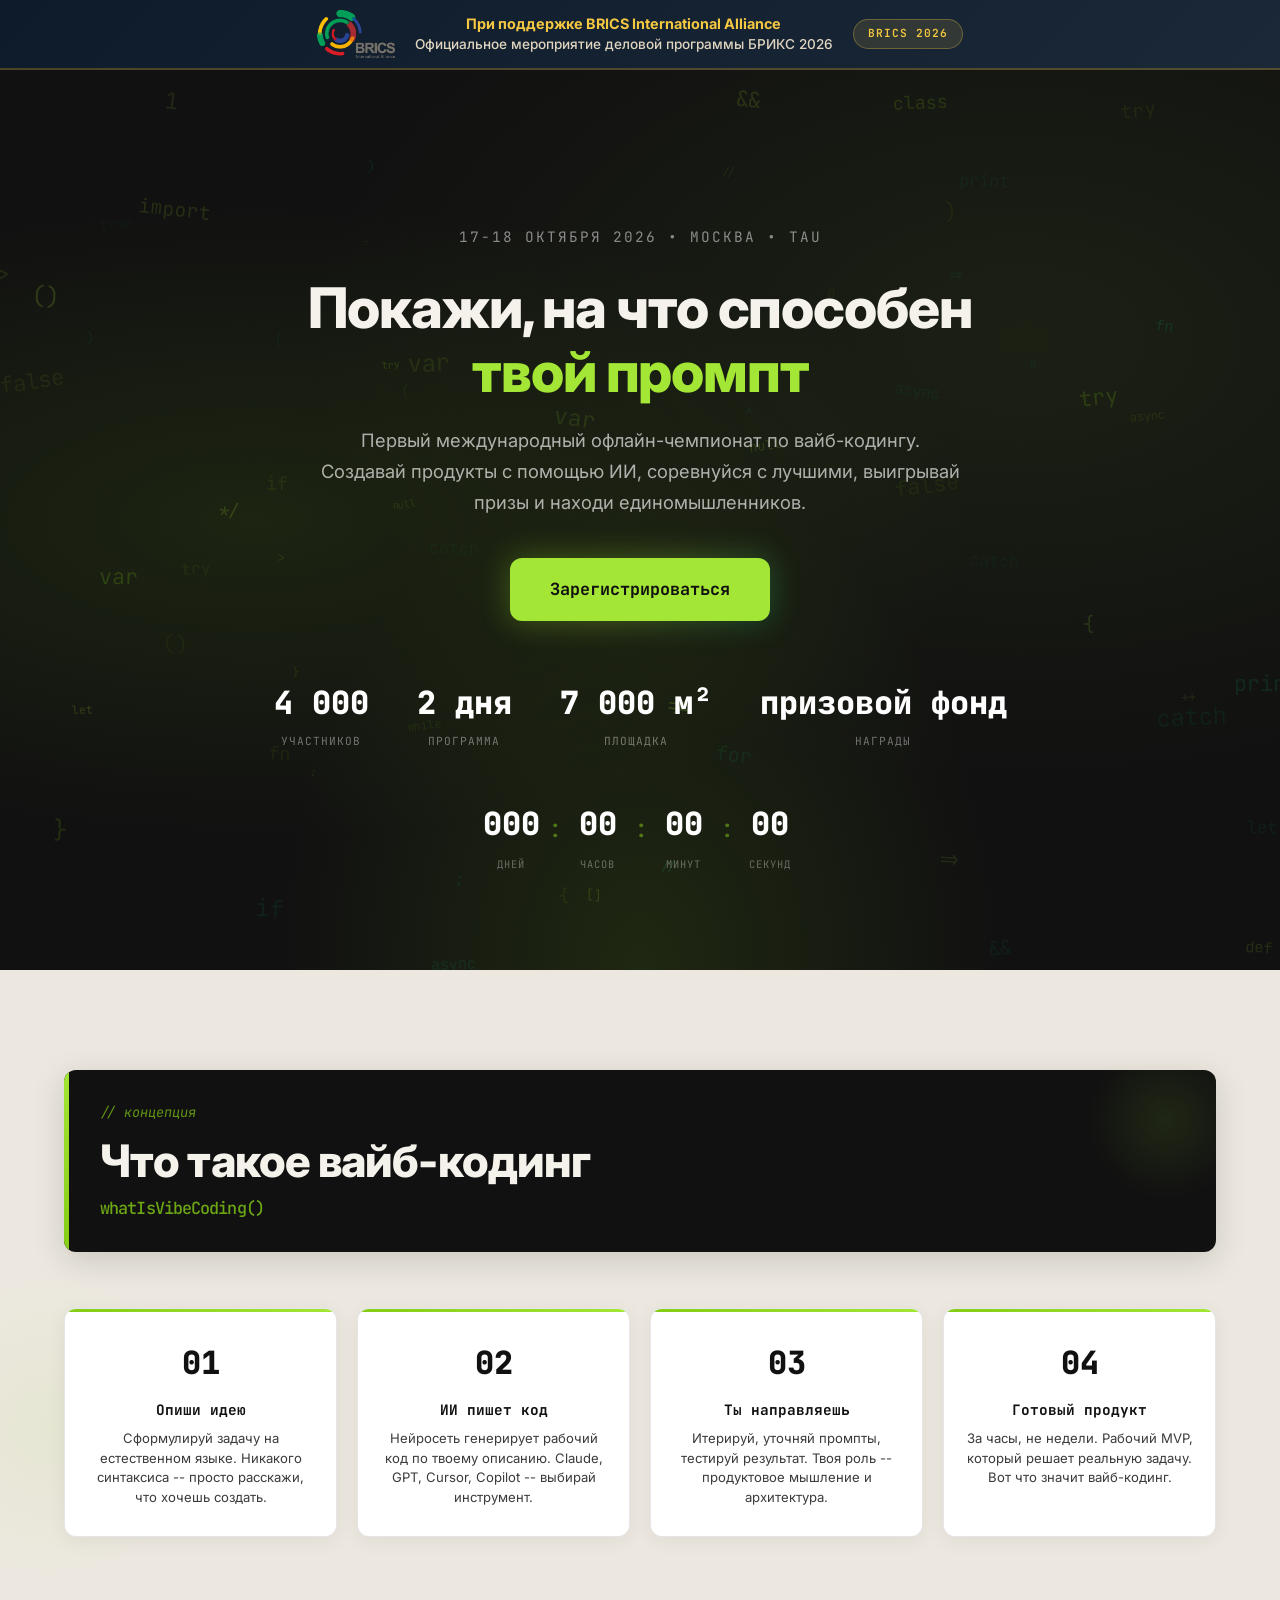
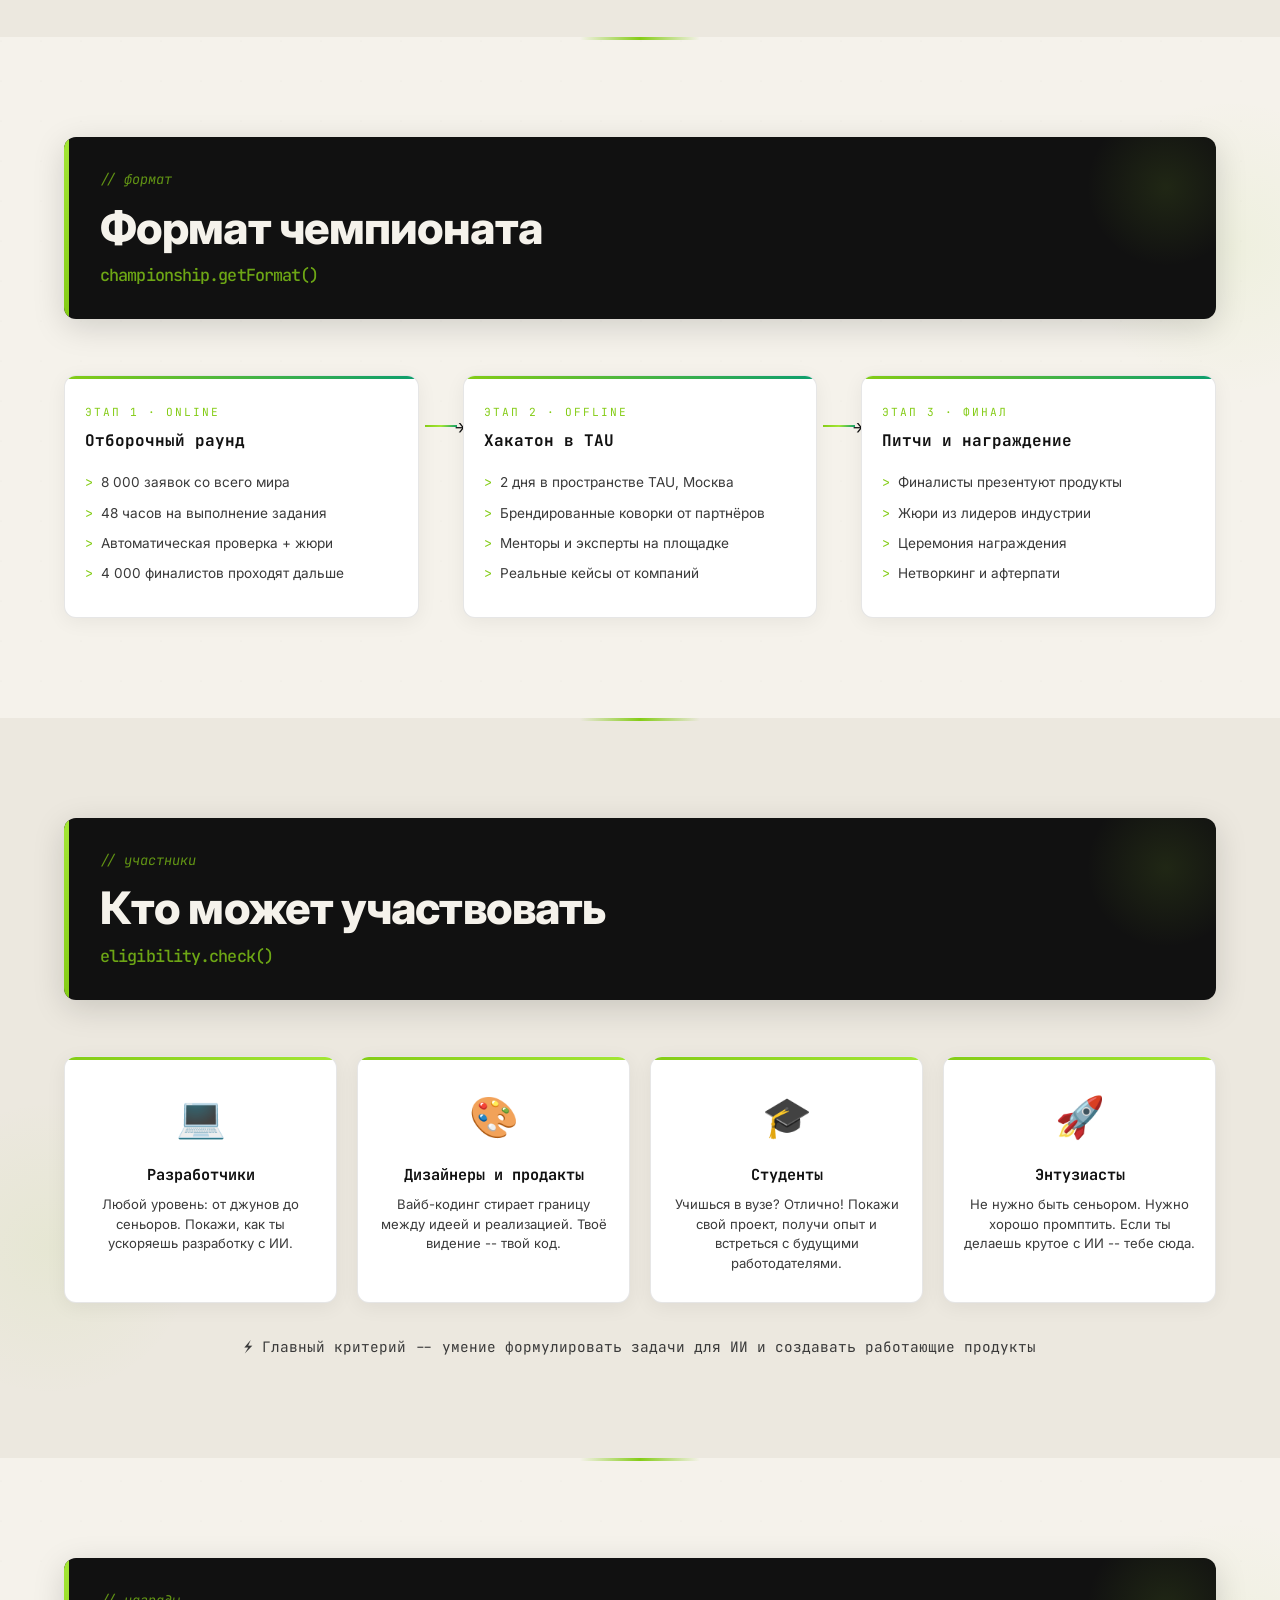
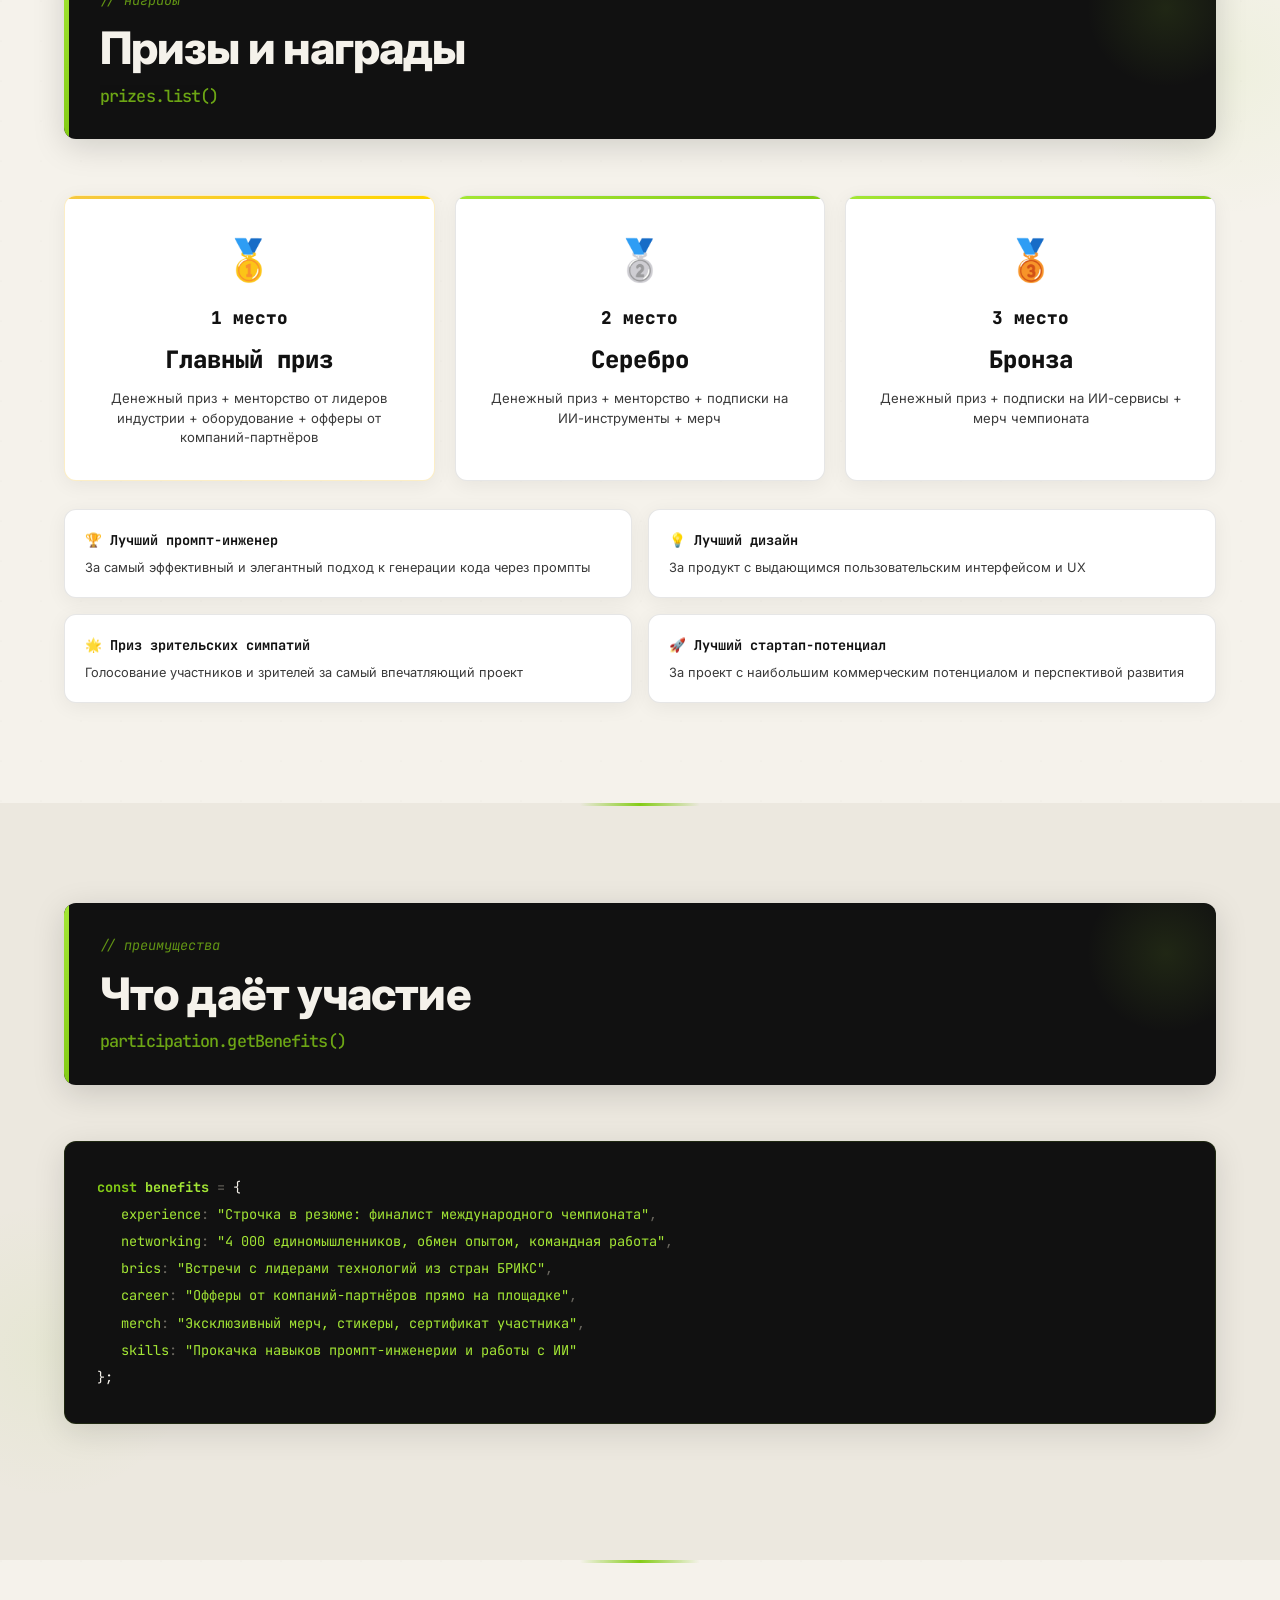
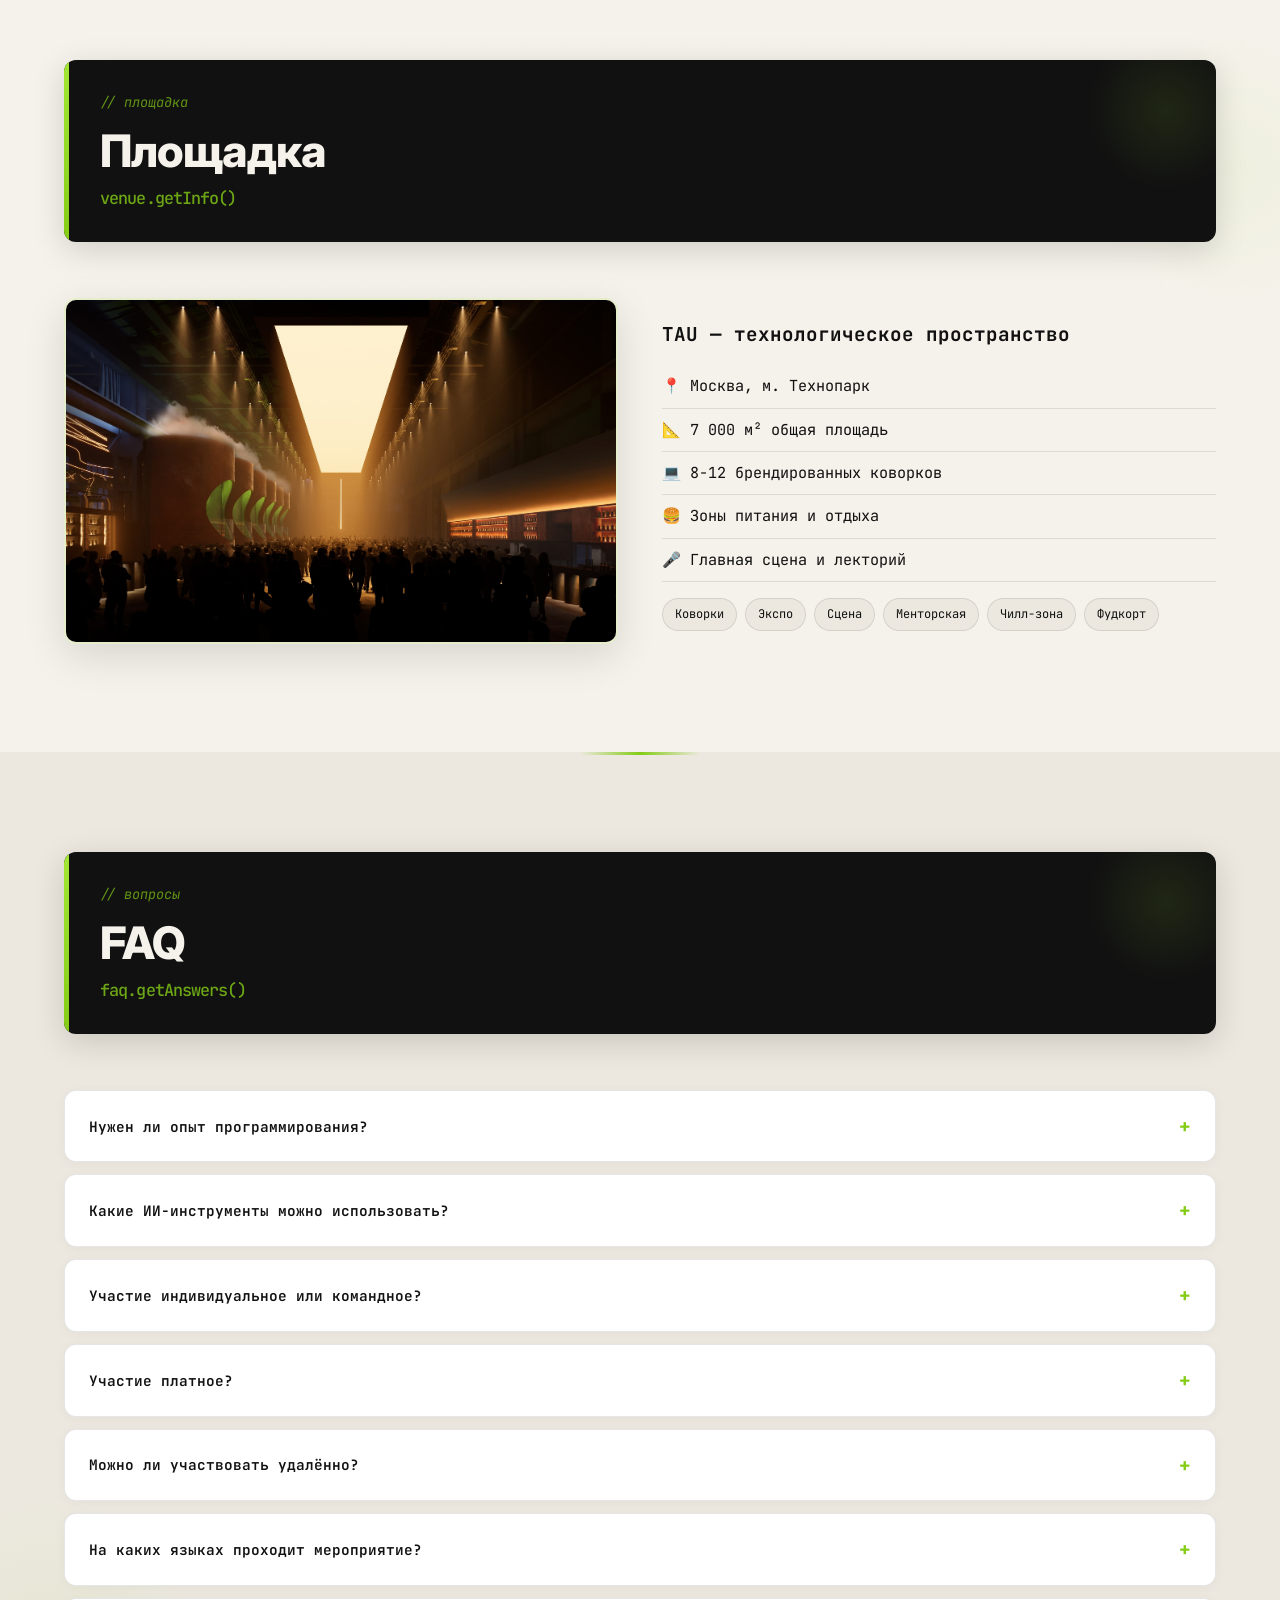
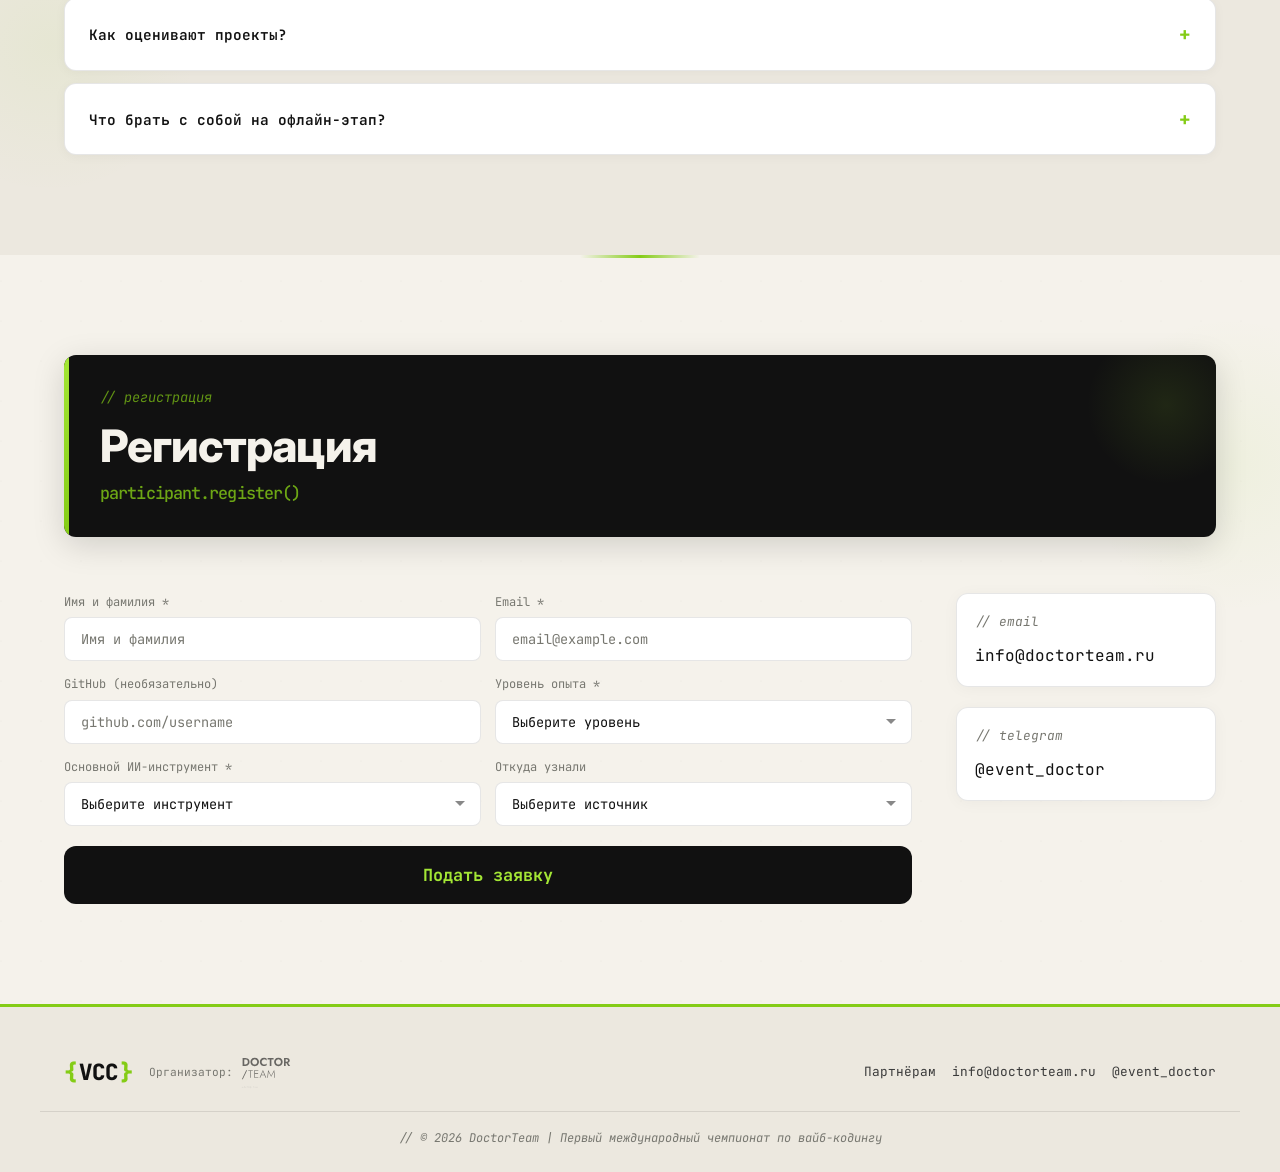
==== participants.html @ 6d3e742f "Add multi-page site: selector, participants, and partners pages Restructure the site into three page" ====
<!DOCTYPE html>
<html lang="ru" data-theme="light">
<head>
    <meta charset="UTF-8">
    <meta name="viewport" content="width=device-width, initial-scale=1.0">
    <title>Первый международный чемпионат по вайб-кодингу | Участникам</title>
    <meta name="description" content="Зарегистрируйтесь на первый в мире офлайн-чемпионат по вайб-кодингу. 4 000 участников, призы, менторство, нетворкинг. Москва, октябрь 2026.">
    <meta property="og:title" content="Первый международный чемпионат по вайб-кодингу | Участникам">
    <meta property="og:description" content="Покажи, на что способен твой промпт. 4 000 участников, Москва, октябрь 2026.">
    <meta property="og:type" content="website">
    <link rel="icon" href="data:image/svg+xml,<svg xmlns='http://www.w3.org/2000/svg' viewBox='0 0 32 32'><text y='28' font-size='28'>&#x26A1;</text></svg>">
    <link rel="preconnect" href="https://fonts.googleapis.com">
    <link rel="preconnect" href="https://fonts.gstatic.com" crossorigin>
    <link href="https://fonts.googleapis.com/css2?family=JetBrains+Mono:wght@400;500;700;800&family=Inter:wght@300;400;500;600;700&display=swap" rel="stylesheet">
    <style>
/* ===== RESET ===== */
*, *::before, *::after { margin: 0; padding: 0; box-sizing: border-box; }

/* ===== SHARED TOKENS ===== */
:root {
    --font-mono: 'JetBrains Mono', monospace;
    --font-sans: 'Inter', -apple-system, sans-serif;
    --container: 1200px;
    --radius: 12px;
    --radius-sm: 8px;
    --transition: 0.3s cubic-bezier(0.4, 0, 0.2, 1);
    --bg-hero: #111111;
    --text-hero: #f5f2eb;
}

/* ===== CREAM / LIME THEME (default) ===== */
:root {
    --bg-primary: #f5f2eb;
    --bg-secondary: #ece8df;
    --bg-card: #ffffff;
    --bg-card-hover: #fafaf5;
    --text-primary: #111111;
    --text-secondary: #3a3a3a;
    --text-muted: #777770;
    --accent-purple: #111111;
    --accent-blue: #111111;
    --accent-cyan: #0d9e6d;
    --accent-green: #84cc16;
    --accent-lime: #a3e635;
    --accent-pink: #111111;
    --accent-orange: #84cc16;
    --accent-yellow: #a3e635;
    --gradient-main: linear-gradient(135deg, #84cc16 0%, #a3e635 50%, #0d9e6d 100%);
    --card-border: rgba(17, 17, 17, 0.10);
    --card-shadow: 0 2px 16px rgba(0, 0, 0, 0.04);
    --header-bg: rgba(245, 242, 235, 0.92);
    --header-border: rgba(17, 17, 17, 0.06);
}

/* ===== DARK THEME ===== */
html[data-theme="dark"] {
    --bg-primary: #111111;
    --bg-secondary: #1a1a1a;
    --bg-card: #1e1e1e;
    --bg-card-hover: #252525;
    --bg-hero: #111111;
    --text-primary: #f5f2eb;
    --text-secondary: #b0ab9f;
    --text-muted: #6b6860;
    --accent-purple: #a3e635;
    --accent-blue: #84cc16;
    --accent-cyan: #0d9e6d;
    --accent-green: #a3e635;
    --accent-lime: #a3e635;
    --accent-pink: #84cc16;
    --accent-orange: #a3e635;
    --accent-yellow: #a3e635;
    --gradient-main: linear-gradient(135deg, #84cc16 0%, #a3e635 50%, #0d9e6d 100%);
    --card-border: rgba(163, 230, 53, 0.12);
    --card-shadow: 0 2px 16px rgba(0,0,0,0.3);
    --header-bg: rgba(17, 17, 17, 0.92);
    --header-border: rgba(163, 230, 53, 0.08);
}

html { scroll-behavior: smooth; font-size: 16px; -webkit-font-smoothing: antialiased; }
body { font-family: var(--font-sans); background: var(--bg-primary); color: var(--text-primary); line-height: 1.6; overflow-x: hidden; transition: background 0.4s, color 0.4s; background-image: url("data:image/svg+xml,%3Csvg width='40' height='40' xmlns='http://www.w3.org/2000/svg'%3E%3Ccircle cx='1' cy='1' r='0.6' fill='rgba(0,0,0,0.04)'/%3E%3C/svg%3E"); background-size: 40px 40px; }
html[data-theme="dark"] body { background-image: url("data:image/svg+xml,%3Csvg width='40' height='40' xmlns='http://www.w3.org/2000/svg'%3E%3Ccircle cx='1' cy='1' r='0.6' fill='rgba(163,230,53,0.03)'/%3E%3C/svg%3E"); }
a { color: inherit; text-decoration: none; }
ul { list-style: none; }
.container { max-width: var(--container); margin: 0 auto; padding: 0 24px; }

/* ===== CODE SYNTAX ===== */
.code-keyword { color: #111; font-family: var(--font-mono); font-weight: 700; }
html[data-theme="dark"] .code-keyword { color: #a3e635; }
.code-var { color: #0d9e6d; font-family: var(--font-mono); }
.code-func { color: #84cc16; font-family: var(--font-mono); font-weight: 700; }
html[data-theme="dark"] .code-func { color: #a3e635; }
.code-string { color: #0d9e6d; font-family: var(--font-mono); }
.code-num { color: #111; font-family: var(--font-mono); font-weight: 700; }
html[data-theme="dark"] .code-num { color: #a3e635; }
.code-op { color: #555; font-family: var(--font-mono); }
html[data-theme="dark"] .code-op { color: #84cc16; }
.code-comment { color: var(--text-muted); font-family: var(--font-mono); font-style: italic; }

/* ===== BUTTONS ===== */
.btn { display: inline-flex; align-items: center; justify-content: center; gap: 8px; font-family: var(--font-mono); font-weight: 600; font-size: 0.95rem; padding: 14px 32px; border-radius: var(--radius); border: 2px solid transparent; cursor: pointer; transition: var(--transition); white-space: nowrap; }
.btn--sm { padding: 10px 20px; font-size: 0.85rem; }
.btn--lg { padding: 18px 40px; font-size: 1.05rem; }
.btn--primary { background: #111; color: #a3e635; border: none; font-weight: 700; }
.btn--primary:hover { transform: translateY(-2px); box-shadow: 0 8px 30px rgba(132, 204, 22, 0.3); background: #222; }
html[data-theme="dark"] .btn--primary { background: #a3e635; color: #111; }
html[data-theme="dark"] .btn--primary:hover { background: #84cc16; }
.btn--glow { position: relative; }
.btn--glow::before { content: ''; position: absolute; inset: -2px; border-radius: var(--radius); background: var(--gradient-main); z-index: -1; filter: blur(15px); opacity: 0.3; transition: var(--transition); }
.btn--glow:hover::before { opacity: 0.5; filter: blur(20px); }
.btn--outline { background: transparent; color: var(--text-primary); border: 2px solid var(--card-border); }
.btn--outline:hover { border-color: #84cc16; background: rgba(132, 204, 22, 0.06); transform: translateY(-2px); }
.btn--white { background: #a3e635; color: #111; border: none; font-weight: 700; }
.btn--white:hover { transform: translateY(-2px); box-shadow: 0 8px 30px rgba(163,230,53,0.35); }
.btn--ghost { background: rgba(163,230,53,0.1); color: #a3e635; border: 1px solid rgba(163,230,53,0.35); }
.btn--ghost:hover { background: rgba(163,230,53,0.2); transform: translateY(-2px); }

/* ===== HEADER ===== */
.header { position: fixed; top: 0; left: 0; right: 0; z-index: 1000; padding: 14px 0; transition: var(--transition); }
.header.scrolled { background: var(--header-bg); backdrop-filter: blur(20px); border-bottom: 1px solid var(--header-border); padding: 10px 0; }
.header__inner { max-width: var(--container); margin: 0 auto; padding: 0 24px; display: flex; align-items: center; gap: 24px; }
.header__logo { font-family: var(--font-mono); font-size: 1.4rem; font-weight: 800; display: flex; align-items: center; gap: 2px; }
.logo__bracket { color: #84cc16; }
.logo__text { color: var(--text-primary); -webkit-text-fill-color: var(--text-primary); }
.header__nav { display: flex; gap: 24px; margin-left: auto; }
.nav__link { font-family: var(--font-mono); font-size: 0.8rem; color: var(--text-secondary); transition: var(--transition); position: relative; }
.nav__link:hover { color: #84cc16; }
.nav__link::after { content: ''; position: absolute; bottom: -4px; left: 0; width: 0; height: 2px; background: #84cc16; transition: var(--transition); }
.nav__link:hover::after { width: 100%; }
.header:not(.scrolled) .nav__link { color: rgba(255,255,255,0.6); }
.header:not(.scrolled) .nav__link:hover { color: #fff; }
.header:not(.scrolled) .burger span { background: #fff; }
.header__right { display: flex; align-items: center; gap: 12px; margin-left: 12px; }

/* ===== LANG TOGGLE ===== */
.lang-toggle { font-family: var(--font-mono); font-size: 0.75rem; font-weight: 600; background: var(--bg-secondary); border: 1px solid var(--card-border); border-radius: 999px; padding: 4px 12px; cursor: pointer; color: var(--text-secondary); transition: var(--transition); flex-shrink: 0; text-transform: uppercase; letter-spacing: 1px; }
.lang-toggle:hover { border-color: #84cc16; color: #84cc16; }
.header:not(.scrolled) .lang-toggle { background: rgba(255,255,255,0.1); border-color: rgba(255,255,255,0.25); color: rgba(255,255,255,0.7); }
.header:not(.scrolled) .lang-toggle:hover { color: #fff; border-color: rgba(255,255,255,0.5); }

/* ===== THEME TOGGLE ===== */
.theme-toggle { background: var(--bg-secondary); border: 1px solid var(--card-border); border-radius: 999px; width: 48px; height: 28px; cursor: pointer; position: relative; transition: var(--transition); flex-shrink: 0; font-size: 0; }
.header:not(.scrolled) .theme-toggle { background: rgba(255,255,255,0.1); border-color: rgba(255,255,255,0.25); }
.theme-toggle::after { content: ''; position: absolute; top: 3px; left: 3px; width: 20px; height: 20px; border-radius: 50%; background: #111; transition: left 0.3s, background 0.3s; box-shadow: 0 1px 4px rgba(0,0,0,0.2); }
html[data-theme="dark"] .theme-toggle::after { left: 23px; background: #a3e635; }
.theme-toggle__sun, .theme-toggle__moon { position: absolute; top: 50%; width: 12px; height: 12px; transform: translateY(-50%); pointer-events: none; }
.theme-toggle__sun { left: 6px; opacity: 0; }
.theme-toggle__moon { right: 6px; opacity: 1; }
html[data-theme="dark"] .theme-toggle__sun { opacity: 1; }
html[data-theme="dark"] .theme-toggle__moon { opacity: 0; }

.burger { display: none; flex-direction: column; gap: 5px; background: none; border: none; cursor: pointer; padding: 8px; }
.burger span { display: block; width: 24px; height: 2px; background: var(--text-primary); transition: var(--transition); border-radius: 2px; }
.burger.active span:nth-child(1) { transform: rotate(45deg) translate(5px, 5px); }
.burger.active span:nth-child(2) { opacity: 0; }
.burger.active span:nth-child(3) { transform: rotate(-45deg) translate(5px, -5px); }

/* ===== HERO (always dark) ===== */
.hero { position: relative; min-height: 100vh; display: flex; align-items: center; justify-content: center; overflow: hidden; padding: 140px 24px 80px; background: var(--bg-hero); color: var(--text-hero); }
#hero-canvas { position: absolute; top: 0; left: 0; width: 100%; height: 100%; z-index: 0; pointer-events: none; }
.hero::before { content: ''; position: absolute; inset: 0; background: radial-gradient(ellipse at 20% 50%, rgba(132,204,22,0.1) 0%, transparent 50%), radial-gradient(ellipse at 80% 30%, rgba(163,230,53,0.07) 0%, transparent 50%), radial-gradient(ellipse at 50% 100%, rgba(132,204,22,0.12) 0%, transparent 40%); z-index: 1; }
.hero__content { position: relative; z-index: 2; text-align: center; max-width: 820px; }
.hero__date { font-family: var(--font-mono); font-size: 0.9rem; color: rgba(255,255,255,0.5); margin-bottom: 28px; letter-spacing: 2px; text-transform: uppercase; opacity: 0; animation: fadeInUp 0.8s 0.3s forwards; }
.hero__title { font-family: var(--font-sans); font-size: clamp(2rem, 5vw, 3.5rem); font-weight: 800; line-height: 1.15; margin-bottom: 20px; letter-spacing: -0.02em; opacity: 0; animation: fadeInUp 0.8s 0.5s forwards; }
.hero__title-gradient { color: #a3e635; -webkit-text-fill-color: #a3e635; }
.hero__subtitle { font-size: 1.15rem; color: rgba(255,255,255,0.65); line-height: 1.7; margin-bottom: 40px; max-width: 640px; margin-left: auto; margin-right: auto; opacity: 0; animation: fadeInUp 0.8s 0.7s forwards; }
.hero__actions { display: flex; justify-content: center; flex-wrap: wrap; gap: 16px; margin-bottom: 56px; opacity: 0; animation: fadeInUp 0.8s 0.9s forwards; }
.hero__stats { display: flex; justify-content: center; gap: 48px; opacity: 0; animation: fadeInUp 0.8s 1.1s forwards; }
.hero__stat { text-align: center; }
.hero__stat-num { font-family: var(--font-mono); font-size: 2rem; font-weight: 800; color: #fff; }
.hero__stat-label { font-family: var(--font-mono); font-size: 0.7rem; color: rgba(255,255,255,0.4); text-transform: uppercase; letter-spacing: 1px; margin-top: 4px; }
.hero__countdown { display: flex; justify-content: center; align-items: center; gap: 8px; margin-top: 48px; opacity: 0; animation: fadeInUp 0.8s 1.3s forwards; }
.countdown__item { text-align: center; }
.countdown__num { font-family: var(--font-mono); font-size: clamp(1.5rem, 3vw, 2rem); font-weight: 800; color: #fff; display: block; min-width: 56px; }
.countdown__label { font-family: var(--font-mono); font-size: 0.65rem; color: rgba(255,255,255,0.35); text-transform: uppercase; letter-spacing: 1px; }
.countdown__sep { font-family: var(--font-mono); font-size: 1.5rem; color: #84cc16; opacity: 0.5; margin-top: -16px; }

/* ===== SECTIONS ===== */
.section { padding: 100px 0; position: relative; transition: background 0.4s; }
.section--alt { background: var(--bg-secondary); }
.section::before { content: ''; position: absolute; width: 300px; height: 300px; border-radius: 50%; background: radial-gradient(circle, rgba(132,204,22,0.06) 0%, transparent 70%); pointer-events: none; z-index: 0; }
.section:nth-child(odd)::before { right: -100px; top: 60px; }
.section:nth-child(even)::before { left: -100px; bottom: 60px; }
html[data-theme="dark"] .section::before { background: radial-gradient(circle, rgba(163,230,53,0.04) 0%, transparent 70%); }
.section > .container { position: relative; z-index: 1; }
.section + .section::after { content: ''; position: absolute; top: 0; left: 50%; transform: translateX(-50%); width: 120px; height: 3px; background: linear-gradient(90deg, transparent, #84cc16, transparent); border-radius: 2px; }
html[data-theme="dark"] .section + .section::after { background: linear-gradient(90deg, transparent, rgba(163,230,53,0.4), transparent); }

.section__header { margin-bottom: 56px; padding: 32px 36px; background: #111; border-radius: var(--radius); position: relative; overflow: hidden; box-shadow: 0 8px 32px rgba(0,0,0,0.15); }
.section__header::before { content: ''; position: absolute; left: 0; top: 0; bottom: 0; width: 5px; background: linear-gradient(to bottom, #a3e635, #84cc16); }
.section__header::after { content: ''; position: absolute; right: -30px; top: -30px; width: 160px; height: 160px; background: radial-gradient(circle, rgba(163, 230, 53, 0.1) 0%, transparent 70%); border-radius: 50%; }
html[data-theme="dark"] .section__header { background: #1a1a1a; box-shadow: 0 8px 32px rgba(0,0,0,0.3); }
.section__label { margin-bottom: 8px; font-size: 0.85rem; }
.section__header .section__label .code-comment { color: #84cc16; opacity: 0.7; }
.section__title { font-family: var(--font-sans); font-size: clamp(1.8rem, 4vw, 2.8rem); margin-bottom: 0; font-weight: 800; line-height: 1.3; color: #f5f2eb; letter-spacing: -0.02em; }
.section__title-code { display: block; font-family: var(--font-mono); font-size: clamp(0.85rem, 1.5vw, 1.05rem); font-weight: 500; color: #84cc16; margin-top: 8px; opacity: 0.8; }
.section__title .code-func { color: #a3e635; font-weight: 800; }
.section__title .code-keyword { color: #84cc16; }

/* ===== REVEAL ===== */
.reveal { opacity: 0; transform: translateY(24px); transition: opacity 0.6s, transform 0.6s cubic-bezier(0.4, 0, 0.2, 1); }
.reveal.visible { opacity: 1; transform: translateY(0); }

/* ===== FORMAT TIMELINE ===== */
.format__timeline { display: flex; align-items: flex-start; gap: 0; }
.format__stage { flex: 1; background: var(--bg-card); border: 1px solid var(--card-border); border-radius: var(--radius); padding: 28px 20px; transition: var(--transition); box-shadow: 0 4px 20px rgba(0,0,0,0.06); position: relative; overflow: hidden; }
.format__stage::before { content: ''; position: absolute; top: 0; left: 0; right: 0; height: 3px; background: linear-gradient(90deg, #84cc16, #0d9e6d); }
.format__stage:hover { border-color: #84cc16; transform: translateY(-6px); box-shadow: 0 12px 40px rgba(132,204,22,0.12); }
.format__icon { width: 44px; height: 44px; color: #84cc16; margin-bottom: 14px; }
.format__stage-label { font-family: var(--font-mono); font-size: 0.7rem; color: #84cc16; text-transform: uppercase; letter-spacing: 2px; margin-bottom: 6px; }
.format__stage h3 { font-family: var(--font-mono); font-size: 1rem; margin-bottom: 14px; }
.format__stage li { font-size: 0.85rem; color: var(--text-secondary); padding: 5px 0 5px 16px; position: relative; line-height: 1.5; }
.format__stage li::before { content: '>'; position: absolute; left: 0; color: #84cc16; font-family: var(--font-mono); }
.format__connector { display: flex; align-items: center; padding: 0 6px; padding-top: 50px; }
.format__connector span { display: block; width: 32px; height: 2px; background: var(--gradient-main); position: relative; }
.format__connector span::after { content: '\2192'; position: absolute; right: -8px; top: -10px; color: var(--accent-purple); font-family: var(--font-mono); }

/* ===== PROFILE CARDS ===== */
.profile__grid { display: grid; grid-template-columns: repeat(4, 1fr); gap: 20px; margin-bottom: 32px; }
.profile__card { background: var(--bg-card); border: 1px solid var(--card-border); border-radius: var(--radius); padding: 28px 20px; text-align: center; transition: var(--transition); box-shadow: 0 4px 20px rgba(0,0,0,0.06); position: relative; overflow: hidden; }
.profile__card::before { content: ''; position: absolute; top: 0; left: 0; right: 0; height: 3px; background: linear-gradient(90deg, #84cc16, #a3e635); }
.profile__card:hover { border-color: #84cc16; transform: translateY(-6px); box-shadow: 0 12px 40px rgba(132,204,22,0.12); }
.profile__icon { font-size: 2.5rem; margin-bottom: 14px; }
.profile__name { font-family: var(--font-mono); font-size: 0.95rem; font-weight: 700; margin-bottom: 8px; }
.profile__desc { font-size: 0.82rem; color: var(--text-secondary); line-height: 1.5; }

/* ===== VIBE CARDS ===== */
.vibe__grid { display: grid; grid-template-columns: repeat(4, 1fr); gap: 20px; }
.vibe__card { background: var(--bg-card); border: 1px solid var(--card-border); border-radius: var(--radius); padding: 28px 20px; text-align: center; transition: var(--transition); box-shadow: 0 4px 20px rgba(0,0,0,0.06); position: relative; overflow: hidden; }
.vibe__card::before { content: ''; position: absolute; top: 0; left: 0; right: 0; height: 3px; background: linear-gradient(90deg, #84cc16, #a3e635); }
.vibe__card:hover { border-color: #84cc16; transform: translateY(-6px); box-shadow: 0 12px 40px rgba(132,204,22,0.12); }
.vibe__step { font-family: var(--font-mono); font-size: 2rem; font-weight: 800; color: #111; margin-bottom: 10px; }
html[data-theme="dark"] .vibe__step { color: #a3e635; }
.vibe__name { font-family: var(--font-mono); font-size: 0.9rem; font-weight: 700; margin-bottom: 8px; }
.vibe__desc { font-size: 0.82rem; color: var(--text-secondary); line-height: 1.5; }

/* ===== PRIZE CARDS ===== */
.prizes__grid { display: grid; grid-template-columns: repeat(3, 1fr); gap: 20px; margin-bottom: 28px; }
.prize__card { background: var(--bg-card); border: 1px solid var(--card-border); border-radius: var(--radius); padding: 32px 24px; text-align: center; transition: var(--transition); box-shadow: 0 4px 20px rgba(0,0,0,0.06); position: relative; overflow: hidden; }
.prize__card::before { content: ''; position: absolute; top: 0; left: 0; right: 0; height: 3px; background: linear-gradient(90deg, #a3e635, #84cc16); }
.prize__card:hover { border-color: #84cc16; transform: translateY(-6px); box-shadow: 0 12px 40px rgba(132,204,22,0.12); }
.prize__card--gold { border-color: rgba(245,200,66,0.3); }
.prize__card--gold::before { background: linear-gradient(90deg, #f5c842, #ffd700); }
.prize__icon { font-size: 2.5rem; margin-bottom: 12px; }
.prize__place { font-family: var(--font-mono); font-size: 1.1rem; font-weight: 800; margin-bottom: 8px; }
.prize__amount { font-family: var(--font-mono); font-size: 1.5rem; font-weight: 800; color: #111; margin-bottom: 10px; }
html[data-theme="dark"] .prize__amount { color: #a3e635; }
.prize__desc { font-size: 0.82rem; color: var(--text-secondary); line-height: 1.5; }
.prizes__special { display: grid; grid-template-columns: repeat(2, 1fr); gap: 16px; }
.prizes__special-card { background: var(--bg-card); border: 1px solid var(--card-border); border-radius: var(--radius); padding: 20px; transition: var(--transition); box-shadow: 0 4px 20px rgba(0,0,0,0.06); }
.prizes__special-card:hover { border-color: #84cc16; transform: translateY(-4px); }
.prizes__special-title { font-family: var(--font-mono); font-size: 0.85rem; font-weight: 700; margin-bottom: 6px; }
.prizes__special-desc { font-size: 0.8rem; color: var(--text-secondary); line-height: 1.5; }

/* ===== BENEFITS (terminal-style) ===== */
.benefits__terminal { background: #111; border: 1px solid rgba(132,204,22,0.12); border-radius: var(--radius); padding: 32px; font-family: var(--font-mono); font-size: 0.85rem; line-height: 2; margin-bottom: 36px; box-shadow: 0 8px 32px rgba(0,0,0,0.12); color: #f5f2eb; }
html[data-theme="dark"] .benefits__terminal { background: #1a1a1a; }
.benefits__terminal .code-string { color: #a3e635; }
.benefits__terminal .code-keyword { color: #84cc16; }
.benefits__terminal .code-func { color: #a3e635; }
.benefits__terminal .code-op { color: #6b6860; }
.benefit__item--value { padding-left: 24px; }

/* ===== FAQ ACCORDION ===== */
.faq__list { display: flex; flex-direction: column; gap: 12px; }
.faq__item { background: var(--bg-card); border: 1px solid var(--card-border); border-radius: var(--radius); overflow: hidden; transition: var(--transition); box-shadow: 0 2px 12px rgba(0,0,0,0.04); }
.faq__item:hover { border-color: #84cc16; }
.faq__item summary { font-family: var(--font-mono); font-size: 0.9rem; font-weight: 600; padding: 20px 24px; cursor: pointer; display: flex; align-items: center; justify-content: space-between; gap: 16px; list-style: none; transition: var(--transition); }
.faq__item summary::-webkit-details-marker { display: none; }
.faq__item summary::after { content: '+'; font-family: var(--font-mono); font-size: 1.2rem; font-weight: 700; color: #84cc16; flex-shrink: 0; transition: transform 0.3s; }
.faq__item[open] summary::after { content: '\2212'; }
.faq__item[open] summary { border-bottom: 1px solid var(--card-border); }
.faq__item .faq__answer { padding: 20px 24px; font-size: 0.88rem; color: var(--text-secondary); line-height: 1.7; }

/* ===== VENUE ===== */
.venue__content { display: grid; grid-template-columns: 1fr 1fr; gap: 44px; align-items: center; }
.venue__photo { width: 100%; border-radius: var(--radius); aspect-ratio: 16/10; object-fit: cover; border: 2px solid rgba(132,204,22,0.15); box-shadow: 0 12px 40px rgba(0,0,0,0.12); }
.venue__detail { font-family: var(--font-mono); font-size: 0.95rem; padding: 9px 0; border-bottom: 1px solid var(--card-border); }
.venue__zones { display: flex; flex-wrap: wrap; gap: 8px; margin-top: 16px; }
.zone-tag { font-family: var(--font-mono); font-size: 0.75rem; padding: 6px 12px; background: var(--bg-secondary); border: 1px solid var(--card-border); border-radius: 999px; }

/* ===== CONTACT FORM ===== */
.contact__wrapper { display: grid; grid-template-columns: 1fr 260px; gap: 44px; align-items: start; }
.contact__form { display: flex; flex-direction: column; gap: 14px; }
.form__row { display: grid; grid-template-columns: 1fr 1fr; gap: 14px; }
.form__group { display: flex; flex-direction: column; gap: 5px; }
.form__group--full { grid-column: 1 / -1; }
.form__label { font-family: var(--font-mono); font-size: 0.75rem; color: var(--text-muted); }
.form__input { font-family: var(--font-mono); font-size: 0.85rem; padding: 12px 16px; background: var(--bg-card); border: 1px solid var(--card-border); border-radius: var(--radius-sm); color: var(--text-primary); transition: var(--transition); outline: none; }
.form__input:focus { border-color: #84cc16; box-shadow: 0 0 0 3px rgba(132,204,22,0.1); }
.form__input::placeholder { color: var(--text-muted); }
.form__select { appearance: none; background-image: url("data:image/svg+xml,%3Csvg xmlns='http://www.w3.org/2000/svg' width='12' height='12' viewBox='0 0 12 12'%3E%3Cpath fill='%23888' d='M6 8L1 3h10z'/%3E%3C/svg%3E"); background-repeat: no-repeat; background-position: right 14px center; padding-right: 36px; cursor: pointer; }
.form__select option { background: var(--bg-card); color: var(--text-primary); }
.form__submit { width: 100%; margin-top: 6px; }
.contact__aside { display: flex; flex-direction: column; gap: 20px; position: sticky; top: 100px; }
.contact__direct { background: var(--bg-card); border: 1px solid var(--card-border); border-radius: var(--radius); padding: 18px; box-shadow: var(--card-shadow); }
.contact__direct-label { margin-bottom: 10px; font-size: 0.8rem; }
.contact__telegram { font-family: var(--font-mono); font-size: 1rem; color: var(--accent-blue); transition: var(--transition); display: block; }
.contact__telegram:hover { color: var(--accent-purple); }
.form__success { display: none; text-align: center; padding: 36px; margin-top: 16px; }
.form__success.visible { display: block; animation: fadeInUp 0.5s forwards; }
.form__success-icon { font-size: 2.5rem; margin-bottom: 14px; }
.form__success-text { font-family: var(--font-mono); font-size: 1rem; }

/* ===== BRICS TOP BANNER ===== */
.brics-banner { background: linear-gradient(135deg, #0d1b2a 0%, #1b2838 100%); padding: 10px 0; border-bottom: 2px solid rgba(218, 165, 32, 0.3); position: relative; overflow: hidden; z-index: 1001; }
.brics-banner__inner { display: flex; align-items: center; justify-content: center; gap: 20px; flex-wrap: wrap; }
.brics-banner__logo { height: 48px; width: auto; flex-shrink: 0; }
.brics-banner__text { font-family: var(--font-sans); font-size: 0.85rem; color: #e0d5c0; font-weight: 500; text-align: center; line-height: 1.4; }
.brics-banner__text strong { color: #f5c842; font-weight: 700; font-size: 0.9rem; }
.brics-banner__badge { display: inline-flex; align-items: center; gap: 6px; background: rgba(245, 200, 66, 0.12); border: 1px solid rgba(245, 200, 66, 0.3); border-radius: 999px; padding: 5px 14px; font-family: var(--font-mono); font-size: 0.7rem; font-weight: 600; color: #f5c842; letter-spacing: 1px; text-transform: uppercase; white-space: nowrap; }

/* ===== FOOTER ===== */
.footer { padding: 48px 0 24px; border-top: 3px solid #84cc16; transition: background 0.4s; background: var(--bg-secondary); }
.footer__inner { display: flex; justify-content: space-between; align-items: center; flex-wrap: wrap; gap: 16px; margin-bottom: 20px; }
.footer__left { display: flex; align-items: center; gap: 16px; flex-wrap: wrap; }
.footer__org { display: flex; align-items: center; gap: 8px; }
.footer__org-label { font-family: var(--font-mono); font-size: 0.7rem; color: var(--text-muted); }
.footer__copy { font-size: 0.75rem; color: var(--text-muted); }
.footer__center { display: flex; gap: 16px; }
.footer__link { font-family: var(--font-mono); font-size: 0.8rem; color: var(--text-secondary); transition: var(--transition); }
.footer__link:hover { color: #84cc16; }
.footer__link--small { font-size: 0.7rem; color: var(--text-muted); }
.footer__code { text-align: center; padding-top: 16px; border-top: 1px solid var(--card-border); font-size: 0.75rem; max-width: var(--container); margin: 0 auto; padding-left: 24px; padding-right: 24px; }
.footer__dt-logo { height: 32px; width: auto; opacity: 0.6; transition: var(--transition); }
.footer__dt-logo:hover { opacity: 1; }
html[data-theme="dark"] .footer__dt-logo--light { display: inline; }
html[data-theme="dark"] .footer__dt-logo--dark { display: none; }
html:not([data-theme="dark"]) .footer__dt-logo--light { display: none; }
html:not([data-theme="dark"]) .footer__dt-logo--dark { display: inline; }

/* ===== ANIMATIONS ===== */
@keyframes fadeInUp { from { opacity: 0; transform: translateY(20px); } to { opacity: 1; transform: translateY(0); } }

/* ===== RESPONSIVE ===== */
@media (max-width: 1024px) {
    .profile__grid { grid-template-columns: repeat(2, 1fr); }
    .vibe__grid { grid-template-columns: repeat(2, 1fr); }
    .format__timeline { flex-direction: column; }
    .format__connector { padding: 6px 0; justify-content: center; }
    .format__connector span { width: 2px; height: 24px; }
    .format__connector span::after { content: '\2193'; right: -10px; top: auto; bottom: -4px; }
    .prizes__grid { grid-template-columns: 1fr; }
    .prizes__special { grid-template-columns: 1fr; }
    .venue__content { grid-template-columns: 1fr; gap: 28px; }
    .contact__wrapper { grid-template-columns: 1fr; }
}
@media (max-width: 768px) {
    .header__nav { display: none; position: fixed; top: 0; left: 0; right: 0; bottom: 0; background: rgba(10,10,15,0.98); flex-direction: column; align-items: center; justify-content: center; gap: 28px; z-index: 999; }
    .header__nav.active { display: flex; }
    .header__nav.active .nav__link { color: #fff !important; font-size: 1.1rem; }
    .header__cta { display: none; }
    .burger { display: flex; z-index: 1001; }
    .hero { padding: 110px 20px 60px; min-height: auto; }
    .hero__stats { gap: 24px; flex-wrap: wrap; }
    .hero__stat-num { font-size: 1.5rem; }
    .section { padding: 64px 0; }
    .profile__grid { grid-template-columns: 1fr; }
    .vibe__grid { grid-template-columns: 1fr; }
    .brics-banner__inner { gap: 12px; }
    .brics-banner__logo { height: 36px; }
    .brics-banner__text { font-size: 0.75rem; }
    .brics-banner__badge { font-size: 0.65rem; padding: 4px 10px; }
    .form__row { grid-template-columns: 1fr; }
}
    </style>
</head>

<body>

<!-- ===== BRICS BANNER ===== -->
<div class="brics-banner">
    <div class="container brics-banner__inner">
        <img src="[data-uri]" alt="BRICS International Alliance" class="brics-banner__logo">
        <div class="brics-banner__text">
            <strong data-i18n data-ru="При поддержке BRICS International Alliance" data-en="Supported by BRICS International Alliance">При поддержке BRICS International Alliance</strong><br>
            <span data-i18n data-ru="Официальное мероприятие деловой программы БРИКС 2026" data-en="Official event of the BRICS 2026 business program">Официальное мероприятие деловой программы БРИКС 2026</span>
        </div>
        <span class="brics-banner__badge">BRICS 2026</span>
    </div>
</div>

<!-- ===== HEADER ===== -->
<header class="header" id="header">
    <div class="header__inner">
        <a href="#" class="header__logo">
            <span class="logo__bracket">{</span>
            <span class="logo__text">VCC</span>
            <span class="logo__bracket">}</span>
        </a>
        <nav class="header__nav" id="nav">
            <a href="#about" class="nav__link" data-i18n data-ru="О чемпионате" data-en="About">О чемпионате</a>
            <a href="#format" class="nav__link" data-i18n data-ru="Формат" data-en="Format">Формат</a>
            <a href="#prizes" class="nav__link" data-i18n data-ru="Призы" data-en="Prizes">Призы</a>
            <a href="#faq" class="nav__link" data-i18n data-ru="FAQ" data-en="FAQ">FAQ</a>
            <a href="#register" class="nav__link" data-i18n data-ru="Регистрация" data-en="Register">Регистрация</a>
        </nav>
        <div class="header__right">
            <button class="lang-toggle" id="langToggle" aria-label="Switch language">RU</button>
            <button class="theme-toggle" id="themeToggle" aria-label="Toggle theme">
                <svg class="theme-toggle__sun" viewBox="0 0 20 20" fill="currentColor"><circle cx="10" cy="10" r="4"/><path d="M10 1v2M10 17v2M1 10h2M17 10h2M4.22 4.22l1.42 1.42M14.36 14.36l1.42 1.42M4.22 15.78l1.42-1.42M14.36 5.64l1.42-1.42" stroke="currentColor" stroke-width="1.5" stroke-linecap="round"/></svg>
                <svg class="theme-toggle__moon" viewBox="0 0 20 20" fill="currentColor"><path d="M17.293 13.293A8 8 0 016.707 2.707a8.001 8.001 0 1010.586 10.586z"/></svg>
            </button>
            <a href="#register" class="header__cta btn btn--sm btn--primary" data-i18n data-ru="Зарегистрироваться" data-en="Register">Зарегистрироваться</a>
        </div>
        <button class="burger" id="burger" aria-label="Menu">
            <span></span><span></span><span></span>
        </button>
    </div>
</header>

<!-- ===== HERO ===== -->
<section class="hero" id="hero">
    <canvas id="hero-canvas"></canvas>
    <div class="hero__content">
        <div class="hero__date" data-i18n data-ru="17-18 октября 2026 &bull; Москва &bull; TAU" data-en="October 17-18, 2026 &bull; Moscow &bull; TAU">17-18 октября 2026 &bull; Москва &bull; TAU</div>
        <h1 class="hero__title">
            <span data-i18n data-ru="Покажи, на что способен" data-en="Show what your">Покажи, на что способен</span><br>
            <span class="hero__title-gradient" data-i18n data-ru="твой промпт" data-en="prompt can do">твой промпт</span>
        </h1>
        <p class="hero__subtitle" data-i18n data-ru="Первый международный офлайн-чемпионат по вайб-кодингу. Создавай продукты с помощью ИИ, соревнуйся с лучшими, выигрывай призы и находи единомышленников." data-en="The first international offline vibe coding championship. Build products with AI, compete with the best, win prizes and find like-minded people.">
            Первый международный офлайн-чемпионат по вайб-кодингу. Создавай продукты с помощью ИИ, соревнуйся с лучшими, выигрывай призы и находи единомышленников.
        </p>
        <div class="hero__actions">
            <a href="#register" class="btn btn--white btn--lg btn--glow" data-i18n data-ru="Зарегистрироваться" data-en="Register Now">Зарегистрироваться</a>
        </div>
        <div class="hero__stats">
            <div class="hero__stat">
                <div class="hero__stat-num" data-target="4000">4 000</div>
                <div class="hero__stat-label" data-i18n data-ru="участников" data-en="participants">участников</div>
            </div>
            <div class="hero__stat">
                <div class="hero__stat-num" data-i18n data-ru="2 дня" data-en="2 days">2 дня</div>
                <div class="hero__stat-label" data-i18n data-ru="программа" data-en="program">программа</div>
            </div>
            <div class="hero__stat">
                <div class="hero__stat-num" data-i18n data-ru="7 000 м&sup2;" data-en="7,000 m&sup2;">7 000 м&sup2;</div>
                <div class="hero__stat-label" data-i18n data-ru="площадка" data-en="venue area">площадка</div>
            </div>
            <div class="hero__stat">
                <div class="hero__stat-num" data-i18n data-ru="призовой фонд" data-en="prize pool">призовой фонд</div>
                <div class="hero__stat-label" data-i18n data-ru="награды" data-en="awards">награды</div>
            </div>
        </div>
        <div class="hero__countdown" id="countdown">
            <div class="countdown__item">
                <span class="countdown__num" id="cd-days">000</span>
                <span class="countdown__label" data-i18n data-ru="дней" data-en="days">дней</span>
            </div>
            <div class="countdown__sep">:</div>
            <div class="countdown__item">
                <span class="countdown__num" id="cd-hours">00</span>
                <span class="countdown__label" data-i18n data-ru="часов" data-en="hours">часов</span>
            </div>
            <div class="countdown__sep">:</div>
            <div class="countdown__item">
                <span class="countdown__num" id="cd-mins">00</span>
                <span class="countdown__label" data-i18n data-ru="минут" data-en="minutes">минут</span>
            </div>
            <div class="countdown__sep">:</div>
            <div class="countdown__item">
                <span class="countdown__num" id="cd-secs">00</span>
                <span class="countdown__label" data-i18n data-ru="секунд" data-en="seconds">секунд</span>
            </div>
        </div>
    </div>
</section>

<!-- ===== WHAT IS VIBE CODING ===== -->
<section class="section section--alt" id="about">
    <div class="container">
        <div class="section__header reveal">
            <div class="section__label"><span class="code-comment" data-i18n data-ru="// концепция" data-en="// concept">// концепция</span></div>
            <h2 class="section__title" data-i18n data-ru="Что такое вайб-кодинг" data-en="What is Vibe Coding">Что такое вайб-кодинг<span class="section__title-code">whatIsVibeCoding()</span></h2>
        </div>
        <div class="vibe__grid">
            <div class="vibe__card reveal">
                <div class="vibe__step">01</div>
                <div class="vibe__name" data-i18n data-ru="Опиши идею" data-en="Describe the idea">Опиши идею</div>
                <p class="vibe__desc" data-i18n data-ru="Сформулируй задачу на естественном языке. Никакого синтаксиса -- просто расскажи, что хочешь создать." data-en="Formulate the task in natural language. No syntax -- just tell what you want to build.">Сформулируй задачу на естественном языке. Никакого синтаксиса -- просто расскажи, что хочешь создать.</p>
            </div>
            <div class="vibe__card reveal">
                <div class="vibe__step">02</div>
                <div class="vibe__name" data-i18n data-ru="ИИ пишет код" data-en="AI writes code">ИИ пишет код</div>
                <p class="vibe__desc" data-i18n data-ru="Нейросеть генерирует рабочий код по твоему описанию. Claude, GPT, Cursor, Copilot -- выбирай инструмент." data-en="The AI generates working code from your description. Claude, GPT, Cursor, Copilot -- pick your tool.">Нейросеть генерирует рабочий код по твоему описанию. Claude, GPT, Cursor, Copilot -- выбирай инструмент.</p>
            </div>
            <div class="vibe__card reveal">
                <div class="vibe__step">03</div>
                <div class="vibe__name" data-i18n data-ru="Ты направляешь" data-en="You guide">Ты направляешь</div>
                <p class="vibe__desc" data-i18n data-ru="Итерируй, уточняй промпты, тестируй результат. Твоя роль -- продуктовое мышление и архитектура." data-en="Iterate, refine prompts, test results. Your role is product thinking and architecture.">Итерируй, уточняй промпты, тестируй результат. Твоя роль -- продуктовое мышление и архитектура.</p>
            </div>
            <div class="vibe__card reveal">
                <div class="vibe__step">04</div>
                <div class="vibe__name" data-i18n data-ru="Готовый продукт" data-en="Ship product">Готовый продукт</div>
                <p class="vibe__desc" data-i18n data-ru="За часы, не недели. Рабочий MVP, который решает реальную задачу. Вот что значит вайб-кодинг." data-en="In hours, not weeks. A working MVP that solves a real problem. That is vibe coding.">За часы, не недели. Рабочий MVP, который решает реальную задачу. Вот что значит вайб-кодинг.</p>
            </div>
        </div>
    </div>
</section>

<!-- ===== FORMAT ===== -->
<section class="section" id="format">
    <div class="container">
        <div class="section__header reveal">
            <div class="section__label"><span class="code-comment" data-i18n data-ru="// формат" data-en="// format">// формат</span></div>
            <h2 class="section__title" data-i18n data-ru="Формат чемпионата" data-en="Championship Format">Формат чемпионата<span class="section__title-code">championship.getFormat()</span></h2>
        </div>
        <div class="format__timeline reveal">
            <div class="format__stage">
                <div class="format__stage-label" data-i18n data-ru="Этап 1 &middot; Online" data-en="Stage 1 &middot; Online">Этап 1 &middot; Online</div>
                <h3 data-i18n data-ru="Отборочный раунд" data-en="Qualifying Round">Отборочный раунд</h3>
                <ul>
                    <li data-i18n data-ru="8 000 заявок со всего мира" data-en="8,000 applications worldwide">8 000 заявок со всего мира</li>
                    <li data-i18n data-ru="48 часов на выполнение задания" data-en="48 hours to complete the task">48 часов на выполнение задания</li>
                    <li data-i18n data-ru="Автоматическая проверка + жюри" data-en="Automatic review + jury">Автоматическая проверка + жюри</li>
                    <li data-i18n data-ru="4 000 финалистов проходят дальше" data-en="4,000 finalists advance">4 000 финалистов проходят дальше</li>
                </ul>
            </div>
            <div class="format__connector"><span></span></div>
            <div class="format__stage">
                <div class="format__stage-label" data-i18n data-ru="Этап 2 &middot; Offline" data-en="Stage 2 &middot; Offline">Этап 2 &middot; Offline</div>
                <h3 data-i18n data-ru="Хакатон в TAU" data-en="Hackathon at TAU">Хакатон в TAU</h3>
                <ul>
                    <li data-i18n data-ru="2 дня в пространстве TAU, Москва" data-en="2 days at TAU venue, Moscow">2 дня в пространстве TAU, Москва</li>
                    <li data-i18n data-ru="Брендированные коворки от партнёров" data-en="Branded coworks from partners">Брендированные коворки от партнёров</li>
                    <li data-i18n data-ru="Менторы и эксперты на площадке" data-en="Mentors and experts on-site">Менторы и эксперты на площадке</li>
                    <li data-i18n data-ru="Реальные кейсы от компаний" data-en="Real business cases from companies">Реальные кейсы от компаний</li>
                </ul>
            </div>
            <div class="format__connector"><span></span></div>
            <div class="format__stage">
                <div class="format__stage-label" data-i18n data-ru="Этап 3 &middot; Финал" data-en="Stage 3 &middot; Final">Этап 3 &middot; Финал</div>
                <h3 data-i18n data-ru="Питчи и награждение" data-en="Pitches &amp; Awards">Питчи и награждение</h3>
                <ul>
                    <li data-i18n data-ru="Финалисты презентуют продукты" data-en="Finalists pitch their products">Финалисты презентуют продукты</li>
                    <li data-i18n data-ru="Жюри из лидеров индустрии" data-en="Jury of industry leaders">Жюри из лидеров индустрии</li>
                    <li data-i18n data-ru="Церемония награждения" data-en="Award ceremony">Церемония награждения</li>
                    <li data-i18n data-ru="Нетворкинг и афтерпати" data-en="Networking and afterparty">Нетворкинг и афтерпати</li>
                </ul>
            </div>
        </div>
    </div>
</section>

<!-- ===== WHO CAN PARTICIPATE ===== -->
<section class="section section--alt" id="who">
    <div class="container">
        <div class="section__header reveal">
            <div class="section__label"><span class="code-comment" data-i18n data-ru="// участники" data-en="// participants">// участники</span></div>
            <h2 class="section__title" data-i18n data-ru="Кто может участвовать" data-en="Who Can Participate">Кто может участвовать<span class="section__title-code">eligibility.check()</span></h2>
        </div>
        <div class="profile__grid">
            <div class="profile__card reveal">
                <div class="profile__icon">&#128187;</div>
                <div class="profile__name" data-i18n data-ru="Разработчики" data-en="Developers">Разработчики</div>
                <p class="profile__desc" data-i18n data-ru="Любой уровень: от джунов до сеньоров. Покажи, как ты ускоряешь разработку с ИИ." data-en="Any level: from juniors to seniors. Show how you accelerate development with AI.">Любой уровень: от джунов до сеньоров. Покажи, как ты ускоряешь разработку с ИИ.</p>
            </div>
            <div class="profile__card reveal">
                <div class="profile__icon">&#127912;</div>
                <div class="profile__name" data-i18n data-ru="Дизайнеры и продакты" data-en="Designers &amp; PMs">Дизайнеры и продакты</div>
                <p class="profile__desc" data-i18n data-ru="Вайб-кодинг стирает границу между идеей и реализацией. Твоё видение -- твой код." data-en="Vibe coding erases the line between idea and implementation. Your vision is your code.">Вайб-кодинг стирает границу между идеей и реализацией. Твоё видение -- твой код.</p>
            </div>
            <div class="profile__card reveal">
                <div class="profile__icon">&#127891;</div>
                <div class="profile__name" data-i18n data-ru="Студенты" data-en="Students">Студенты</div>
                <p class="profile__desc" data-i18n data-ru="Учишься в вузе? Отлично! Покажи свой проект, получи опыт и встреться с будущими работодателями." data-en="Studying at university? Great! Show your project, gain experience and meet future employers.">Учишься в вузе? Отлично! Покажи свой проект, получи опыт и встреться с будущими работодателями.</p>
            </div>
            <div class="profile__card reveal">
                <div class="profile__icon">&#128640;</div>
                <div class="profile__name" data-i18n data-ru="Энтузиасты" data-en="Enthusiasts">Энтузиасты</div>
                <p class="profile__desc" data-i18n data-ru="Не нужно быть сеньором. Нужно хорошо промптить. Если ты делаешь крутое с ИИ -- тебе сюда." data-en="No need to be a senior. Just prompt well. If you build cool stuff with AI -- this is for you.">Не нужно быть сеньором. Нужно хорошо промптить. Если ты делаешь крутое с ИИ -- тебе сюда.</p>
            </div>
        </div>
        <p style="text-align:center;font-family:var(--font-mono);font-size:0.9rem;color:var(--text-secondary);margin-top:16px;" class="reveal" data-i18n data-ru="&#9889; Главный критерий -- умение формулировать задачи для ИИ и создавать работающие продукты" data-en="&#9889; The main criterion is the ability to formulate tasks for AI and create working products">&#9889; Главный критерий -- умение формулировать задачи для ИИ и создавать работающие продукты</p>
    </div>
</section>

<!-- ===== PRIZES ===== -->
<section class="section" id="prizes">
    <div class="container">
        <div class="section__header reveal">
            <div class="section__label"><span class="code-comment" data-i18n data-ru="// награды" data-en="// awards">// награды</span></div>
            <h2 class="section__title" data-i18n data-ru="Призы и награды" data-en="Prizes &amp; Awards">Призы и награды<span class="section__title-code">prizes.list()</span></h2>
        </div>
        <div class="prizes__grid reveal">
            <div class="prize__card prize__card--gold">
                <div class="prize__icon">&#129351;</div>
                <div class="prize__place" data-i18n data-ru="1 место" data-en="1st Place">1 место</div>
                <div class="prize__amount" data-i18n data-ru="Главный приз" data-en="Grand Prize">Главный приз</div>
                <p class="prize__desc" data-i18n data-ru="Денежный приз + менторство от лидеров индустрии + оборудование + офферы от компаний-партнёров" data-en="Cash prize + mentorship from industry leaders + equipment + offers from partner companies">Денежный приз + менторство от лидеров индустрии + оборудование + офферы от компаний-партнёров</p>
            </div>
            <div class="prize__card">
                <div class="prize__icon">&#129352;</div>
                <div class="prize__place" data-i18n data-ru="2 место" data-en="2nd Place">2 место</div>
                <div class="prize__amount" data-i18n data-ru="Серебро" data-en="Silver">Серебро</div>
                <p class="prize__desc" data-i18n data-ru="Денежный приз + менторство + подписки на ИИ-инструменты + мерч" data-en="Cash prize + mentorship + AI tool subscriptions + merch">Денежный приз + менторство + подписки на ИИ-инструменты + мерч</p>
            </div>
            <div class="prize__card">
                <div class="prize__icon">&#129353;</div>
                <div class="prize__place" data-i18n data-ru="3 место" data-en="3rd Place">3 место</div>
                <div class="prize__amount" data-i18n data-ru="Бронза" data-en="Bronze">Бронза</div>
                <p class="prize__desc" data-i18n data-ru="Денежный приз + подписки на ИИ-сервисы + мерч чемпионата" data-en="Cash prize + AI service subscriptions + championship merch">Денежный приз + подписки на ИИ-сервисы + мерч чемпионата</p>
            </div>
        </div>
        <div class="prizes__special reveal">
            <div class="prizes__special-card">
                <div class="prizes__special-title" data-i18n data-ru="&#127942; Лучший промпт-инженер" data-en="&#127942; Best Prompt Engineer">&#127942; Лучший промпт-инженер</div>
                <p class="prizes__special-desc" data-i18n data-ru="За самый эффективный и элегантный подход к генерации кода через промпты" data-en="For the most effective and elegant approach to code generation through prompts">За самый эффективный и элегантный подход к генерации кода через промпты</p>
            </div>
            <div class="prizes__special-card">
                <div class="prizes__special-title" data-i18n data-ru="&#128161; Лучший дизайн" data-en="&#128161; Best Design">&#128161; Лучший дизайн</div>
                <p class="prizes__special-desc" data-i18n data-ru="За продукт с выдающимся пользовательским интерфейсом и UX" data-en="For a product with outstanding user interface and UX">За продукт с выдающимся пользовательским интерфейсом и UX</p>
            </div>
            <div class="prizes__special-card">
                <div class="prizes__special-title" data-i18n data-ru="&#127775; Приз зрительских симпатий" data-en="&#127775; People's Choice">&#127775; Приз зрительских симпатий</div>
                <p class="prizes__special-desc" data-i18n data-ru="Голосование участников и зрителей за самый впечатляющий проект" data-en="Voting by participants and audience for the most impressive project">Голосование участников и зрителей за самый впечатляющий проект</p>
            </div>
            <div class="prizes__special-card">
                <div class="prizes__special-title" data-i18n data-ru="&#128640; Лучший стартап-потенциал" data-en="&#128640; Best Startup Potential">&#128640; Лучший стартап-потенциал</div>
                <p class="prizes__special-desc" data-i18n data-ru="За проект с наибольшим коммерческим потенциалом и перспективой развития" data-en="For the project with the greatest commercial potential and growth prospects">За проект с наибольшим коммерческим потенциалом и перспективой развития</p>
            </div>
        </div>
    </div>
</section>

<!-- ===== BENEFITS ===== -->
<section class="section section--alt" id="benefits">
    <div class="container">
        <div class="section__header reveal">
            <div class="section__label"><span class="code-comment" data-i18n data-ru="// преимущества" data-en="// benefits">// преимущества</span></div>
            <h2 class="section__title" data-i18n data-ru="Что даёт участие" data-en="Participation Benefits">Что даёт участие<span class="section__title-code">participation.getBenefits()</span></h2>
        </div>
        <div class="benefits__terminal reveal">
            <span class="code-keyword">const</span> <span class="code-func">benefits</span> <span class="code-op">=</span> {<br>
            <span class="benefit__item--value"><span class="code-string" data-i18n data-ru="experience" data-en="experience">experience</span><span class="code-op">:</span> <span class="code-string" data-i18n data-ru='"Строчка в резюме: финалист международного чемпионата"' data-en='"Resume line: international championship finalist"'>"Строчка в резюме: финалист международного чемпионата"</span><span class="code-op">,</span></span><br>
            <span class="benefit__item--value"><span class="code-string" data-i18n data-ru="networking" data-en="networking">networking</span><span class="code-op">:</span> <span class="code-string" data-i18n data-ru='"4 000 единомышленников, обмен опытом, командная работа"' data-en='"4,000 like-minded people, knowledge exchange, teamwork"'>"4 000 единомышленников, обмен опытом, командная работа"</span><span class="code-op">,</span></span><br>
            <span class="benefit__item--value"><span class="code-string" data-i18n data-ru="brics" data-en="brics">brics</span><span class="code-op">:</span> <span class="code-string" data-i18n data-ru='"Встречи с лидерами технологий из стран БРИКС"' data-en='"Meetings with tech leaders from BRICS countries"'>"Встречи с лидерами технологий из стран БРИКС"</span><span class="code-op">,</span></span><br>
            <span class="benefit__item--value"><span class="code-string" data-i18n data-ru="career" data-en="career">career</span><span class="code-op">:</span> <span class="code-string" data-i18n data-ru='"Офферы от компаний-партнёров прямо на площадке"' data-en='"Job offers from partner companies right at the venue"'>"Офферы от компаний-партнёров прямо на площадке"</span><span class="code-op">,</span></span><br>
            <span class="benefit__item--value"><span class="code-string" data-i18n data-ru="merch" data-en="merch">merch</span><span class="code-op">:</span> <span class="code-string" data-i18n data-ru='"Эксклюзивный мерч, стикеры, сертификат участника"' data-en='"Exclusive merch, stickers, participant certificate"'>"Эксклюзивный мерч, стикеры, сертификат участника"</span><span class="code-op">,</span></span><br>
            <span class="benefit__item--value"><span class="code-string" data-i18n data-ru="skills" data-en="skills">skills</span><span class="code-op">:</span> <span class="code-string" data-i18n data-ru='"Прокачка навыков промпт-инженерии и работы с ИИ"' data-en='"Level up prompt engineering and AI skills"'>"Прокачка навыков промпт-инженерии и работы с ИИ"</span></span><br>
            };
        </div>
    </div>
</section>

<!-- ===== VENUE ===== -->
<section class="section" id="venue">
    <div class="container">
        <div class="section__header reveal">
            <div class="section__label"><span class="code-comment" data-i18n data-ru="// площадка" data-en="// venue">// площадка</span></div>
            <h2 class="section__title" data-i18n data-ru="Площадка" data-en="Venue">Площадка<span class="section__title-code">venue.getInfo()</span></h2>
        </div>
        <div class="venue__content reveal">
            <div class="venue__image">
                <img src="[data-uri]" alt="TAU" class="venue__photo">
            </div>
            <div class="venue__info">
                <h3 style="font-family:var(--font-mono);font-size:1.2rem;margin-bottom:16px;" data-i18n data-ru="TAU &mdash; технологическое пространство" data-en="TAU &mdash; technology space">TAU &mdash; технологическое пространство</h3>
                <div class="venue__detail" data-i18n data-ru="&#128205; Москва, м. Технопарк" data-en="&#128205; Moscow, Technopark metro">&#128205; Москва, м. Технопарк</div>
                <div class="venue__detail" data-i18n data-ru="&#128208; 7 000 м&sup2; общая площадь" data-en="&#128208; 7,000 m&sup2; total area">&#128208; 7 000 м&sup2; общая площадь</div>
                <div class="venue__detail" data-i18n data-ru="&#128187; 8-12 брендированных коворков" data-en="&#128187; 8-12 branded cowork spaces">&#128187; 8-12 брендированных коворков</div>
                <div class="venue__detail" data-i18n data-ru="&#127828; Зоны питания и отдыха" data-en="&#127828; Food and rest zones">&#127828; Зоны питания и отдыха</div>
                <div class="venue__detail" data-i18n data-ru="&#127908; Главная сцена и лекторий" data-en="&#127908; Main stage and lecture hall">&#127908; Главная сцена и лекторий</div>
                <div class="venue__zones">
                    <span class="zone-tag" data-i18n data-ru="Коворки" data-en="Coworks">Коворки</span>
                    <span class="zone-tag" data-i18n data-ru="Экспо" data-en="Expo">Экспо</span>
                    <span class="zone-tag" data-i18n data-ru="Сцена" data-en="Stage">Сцена</span>
                    <span class="zone-tag" data-i18n data-ru="Менторская" data-en="Mentoring">Менторская</span>
                    <span class="zone-tag" data-i18n data-ru="Чилл-зона" data-en="Chill Zone">Чилл-зона</span>
                    <span class="zone-tag" data-i18n data-ru="Фудкорт" data-en="Food Court">Фудкорт</span>
                </div>
            </div>
        </div>
    </div>
</section>

<!-- ===== FAQ ===== -->
<section class="section section--alt" id="faq">
    <div class="container">
        <div class="section__header reveal">
            <div class="section__label"><span class="code-comment" data-i18n data-ru="// вопросы" data-en="// questions">// вопросы</span></div>
            <h2 class="section__title" data-i18n data-ru="FAQ" data-en="FAQ">FAQ<span class="section__title-code">faq.getAnswers()</span></h2>
        </div>
        <div class="faq__list">
            <details class="faq__item reveal">
                <summary data-i18n data-ru="Нужен ли опыт программирования?" data-en="Is programming experience required?">Нужен ли опыт программирования?</summary>
                <div class="faq__answer" data-i18n data-ru="Не обязательно. Вайб-кодинг -- это про умение формулировать задачи для ИИ. Если ты можешь четко описать, что хочешь создать, и итеративно улучшать результат -- этого достаточно. Базовое понимание технологий будет плюсом, но не является обязательным." data-en="Not necessarily. Vibe coding is about the ability to formulate tasks for AI. If you can clearly describe what you want to create and iteratively improve the result -- that is enough. Basic understanding of technology is a plus but not required.">Не обязательно. Вайб-кодинг -- это про умение формулировать задачи для ИИ. Если ты можешь четко описать, что хочешь создать, и итеративно улучшать результат -- этого достаточно. Базовое понимание технологий будет плюсом, но не является обязательным.</div>
            </details>
            <details class="faq__item reveal">
                <summary data-i18n data-ru="Какие ИИ-инструменты можно использовать?" data-en="Which AI tools can be used?">Какие ИИ-инструменты можно использовать?</summary>
                <div class="faq__answer" data-i18n data-ru="Любые! Claude, ChatGPT, Cursor, GitHub Copilot, Replit AI, v0, Bolt -- выбирай то, что тебе удобно. Главное -- результат. На площадке будут предоставлены подписки от партнёров." data-en="Any! Claude, ChatGPT, Cursor, GitHub Copilot, Replit AI, v0, Bolt -- choose what suits you. The result is what matters. Partner subscriptions will be provided at the venue.">Любые! Claude, ChatGPT, Cursor, GitHub Copilot, Replit AI, v0, Bolt -- выбирай то, что тебе удобно. Главное -- результат. На площадке будут предоставлены подписки от партнёров.</div>
            </details>
            <details class="faq__item reveal">
                <summary data-i18n data-ru="Участие индивидуальное или командное?" data-en="Is participation individual or team-based?">Участие индивидуальное или командное?</summary>
                <div class="faq__answer" data-i18n data-ru="Основной формат -- индивидуальный. Каждый участник самостоятельно решает задачу. Но на площадке будет возможность нетворкинга и обмена опытом с другими участниками." data-en="The main format is individual. Each participant solves the task independently. But there will be opportunities for networking and knowledge exchange with other participants at the venue.">Основной формат -- индивидуальный. Каждый участник самостоятельно решает задачу. Но на площадке будет возможность нетворкинга и обмена опытом с другими участниками.</div>
            </details>
            <details class="faq__item reveal">
                <summary data-i18n data-ru="Участие платное?" data-en="Is there a participation fee?">Участие платное?</summary>
                <div class="faq__answer" data-i18n data-ru="Участие в онлайн-этапе бесплатное. Для финалистов офлайн-этапа также предусмотрено бесплатное участие. Подробности о возможных регистрационных взносах будут объявлены позже." data-en="Participation in the online stage is free. The offline stage is also free for finalists. Details about possible registration fees will be announced later.">Участие в онлайн-этапе бесплатное. Для финалистов офлайн-этапа также предусмотрено бесплатное участие. Подробности о возможных регистрационных взносах будут объявлены позже.</div>
            </details>
            <details class="faq__item reveal">
                <summary data-i18n data-ru="Можно ли участвовать удалённо?" data-en="Can I participate remotely?">Можно ли участвовать удалённо?</summary>
                <div class="faq__answer" data-i18n data-ru="Первый этап (отборочный) проходит полностью онлайн. Второй этап (хакатон) и финал проходят офлайн в Москве. Для иногородних финалистов будет организована поддержка с размещением." data-en="The first stage (qualifying) is fully online. The second stage (hackathon) and final are offline in Moscow. Support with accommodation will be arranged for out-of-town finalists.">Первый этап (отборочный) проходит полностью онлайн. Второй этап (хакатон) и финал проходят офлайн в Москве. Для иногородних финалистов будет организована поддержка с размещением.</div>
            </details>
            <details class="faq__item reveal">
                <summary data-i18n data-ru="На каких языках проходит мероприятие?" data-en="What languages is the event in?">На каких языках проходит мероприятие?</summary>
                <div class="faq__answer" data-i18n data-ru="Основные языки -- русский и английский. Задания будут доступны на обоих языках. На деловой программе БРИКС предусмотрен синхронный перевод." data-en="The main languages are Russian and English. Tasks will be available in both languages. Simultaneous translation will be provided at the BRICS business program.">Основные языки -- русский и английский. Задания будут доступны на обоих языках. На деловой программе БРИКС предусмотрен синхронный перевод.</div>
            </details>
            <details class="faq__item reveal">
                <summary data-i18n data-ru="Как оценивают проекты?" data-en="How are projects evaluated?">Как оценивают проекты?</summary>
                <div class="faq__answer" data-i18n data-ru="Критерии: работоспособность продукта, качество промпт-инженерии, UX/UI, креативность решения, потенциал коммерциализации. Оценивает жюри из экспертов индустрии и представителей компаний-партнёров." data-en="Criteria: product functionality, prompt engineering quality, UX/UI, creativity of solution, commercialization potential. Evaluated by a jury of industry experts and partner company representatives.">Критерии: работоспособность продукта, качество промпт-инженерии, UX/UI, креативность решения, потенциал коммерциализации. Оценивает жюри из экспертов индустрии и представителей компаний-партнёров.</div>
            </details>
            <details class="faq__item reveal">
                <summary data-i18n data-ru="Что брать с собой на офлайн-этап?" data-en="What to bring to the offline stage?">Что брать с собой на офлайн-этап?</summary>
                <div class="faq__answer" data-i18n data-ru="Ноутбук, зарядное устройство, наушники. Wi-Fi, питание, розетки и рабочие места -- на площадке. Также рекомендуем удобную одежду и хорошее настроение." data-en="Laptop, charger, headphones. Wi-Fi, power outlets and workstations are provided at the venue. We also recommend comfortable clothes and good vibes.">Ноутбук, зарядное устройство, наушники. Wi-Fi, питание, розетки и рабочие места -- на площадке. Также рекомендуем удобную одежду и хорошее настроение.</div>
            </details>
        </div>
    </div>
</section>

<!-- ===== REGISTRATION ===== -->
<section class="section" id="register">
    <div class="container">
        <div class="section__header reveal">
            <div class="section__label"><span class="code-comment" data-i18n data-ru="// регистрация" data-en="// registration">// регистрация</span></div>
            <h2 class="section__title" data-i18n data-ru="Регистрация" data-en="Registration">Регистрация<span class="section__title-code">participant.register()</span></h2>
        </div>
        <div class="contact__wrapper reveal">
            <div>
                <form class="contact__form" id="participantForm" action="https://formsubmit.co/ajax/info@doctorteam.ru" method="POST">
                    <input type="hidden" name="_subject" value="VCC -- Заявка участника">
                    <input type="hidden" name="_captcha" value="false">
                    <div class="form__row">
                        <div class="form__group">
                            <label class="form__label" data-i18n data-ru="Имя и фамилия *" data-en="Full name *">Имя и фамилия *</label>
                            <input class="form__input" type="text" name="name" placeholder="Имя и фамилия" required>
                        </div>
                        <div class="form__group">
                            <label class="form__label" data-i18n data-ru="Email *" data-en="Email *">Email *</label>
                            <input class="form__input" type="email" name="email" placeholder="email@example.com" required>
                        </div>
                    </div>
                    <div class="form__row">
                        <div class="form__group">
                            <label class="form__label" data-i18n data-ru="GitHub (необязательно)" data-en="GitHub (optional)">GitHub (необязательно)</label>
                            <input class="form__input" type="text" name="github" placeholder="github.com/username">
                        </div>
                        <div class="form__group">
                            <label class="form__label" data-i18n data-ru="Уровень опыта *" data-en="Experience level *">Уровень опыта *</label>
                            <select class="form__input form__select" name="experience" required>
                                <option value="" data-i18n data-ru="Выберите уровень" data-en="Select level">Выберите уровень</option>
                                <option value="beginner" data-i18n data-ru="Начинающий" data-en="Beginner">Начинающий</option>
                                <option value="intermediate" data-i18n data-ru="Средний" data-en="Intermediate">Средний</option>
                                <option value="advanced" data-i18n data-ru="Продвинутый" data-en="Advanced">Продвинутый</option>
                                <option value="expert" data-i18n data-ru="Эксперт" data-en="Expert">Эксперт</option>
                            </select>
                        </div>
                    </div>
                    <div class="form__row">
                        <div class="form__group">
                            <label class="form__label" data-i18n data-ru="Основной ИИ-инструмент *" data-en="Primary AI tool *">Основной ИИ-инструмент *</label>
                            <select class="form__input form__select" name="ai_tool" required>
                                <option value="" data-i18n data-ru="Выберите инструмент" data-en="Select tool">Выберите инструмент</option>
                                <option value="claude">Claude</option>
                                <option value="chatgpt">ChatGPT</option>
                                <option value="cursor">Cursor</option>
                                <option value="copilot">GitHub Copilot</option>
                                <option value="replit">Replit AI</option>
                                <option value="other" data-i18n data-ru="Другой" data-en="Other">Другой</option>
                            </select>
                        </div>
                        <div class="form__group">
                            <label class="form__label" data-i18n data-ru="Откуда узнали" data-en="How did you hear about us">Откуда узнали</label>
                            <select class="form__input form__select" name="source">
                                <option value="" data-i18n data-ru="Выберите источник" data-en="Select source">Выберите источник</option>
                                <option value="social" data-i18n data-ru="Соцсети" data-en="Social media">Соцсети</option>
                                <option value="friends" data-i18n data-ru="Друзья / коллеги" data-en="Friends / colleagues">Друзья / коллеги</option>
                                <option value="media" data-i18n data-ru="СМИ" data-en="Media">СМИ</option>
                                <option value="university" data-i18n data-ru="Университет" data-en="University">Университет</option>
                                <option value="other" data-i18n data-ru="Другое" data-en="Other">Другое</option>
                            </select>
                        </div>
                    </div>
                    <button type="submit" class="btn btn--primary btn--lg form__submit" data-i18n data-ru="Подать заявку" data-en="Submit Application">Подать заявку</button>
                </form>
                <div class="form__success" id="formSuccess">
                    <div class="form__success-icon">&#9889;</div>
                    <p class="form__success-text" data-i18n data-ru="Заявка отправлена! Мы свяжемся с вами по email." data-en="Application sent! We will contact you by email.">Заявка отправлена! Мы свяжемся с вами по email.</p>
                </div>
            </div>
            <aside class="contact__aside">
                <div class="contact__direct">
                    <div class="contact__direct-label"><span class="code-comment">// email</span></div>
                    <a href="mailto:info@doctorteam.ru" class="contact__telegram">info@doctorteam.ru</a>
                </div>
                <div class="contact__direct">
                    <div class="contact__direct-label"><span class="code-comment">// telegram</span></div>
                    <a href="https://t.me/event_doctor" class="contact__telegram" target="_blank">@event_doctor</a>
                </div>
            </aside>
        </div>
    </div>
</section>

<!-- ===== FOOTER ===== -->
<footer class="footer">
    <div class="container footer__inner">
        <div class="footer__left">
            <a href="#" class="header__logo"><span class="logo__bracket">{</span><span class="logo__text">VCC</span><span class="logo__bracket">}</span></a>
            <div class="footer__org">
                <span class="footer__org-label"><span data-i18n data-ru="Организатор:" data-en="Organizer:">Организатор:</span></span>
                <img src="[data-uri]" alt="DoctorTeam" class="footer__dt-logo footer__dt-logo--dark">
                <img src="[data-uri]" alt="DoctorTeam" class="footer__dt-logo footer__dt-logo--light">
            </div>
        </div>
        <div class="footer__center">
            <a href="partners.html" class="footer__link" data-i18n data-ru="Партнёрам" data-en="For Partners">Партнёрам</a>
            <a href="mailto:info@doctorteam.ru" class="footer__link">info@doctorteam.ru</a>
            <a href="https://t.me/event_doctor" class="footer__link" target="_blank">@event_doctor</a>
        </div>
    </div>
    <div class="footer__code">
        <span class="code-comment" data-i18n data-ru="// &copy; 2026 DoctorTeam | Первый международный чемпионат по вайб-кодингу" data-en="// &copy; 2026 DoctorTeam | First International Vibe Coding Championship">// &copy; 2026 DoctorTeam | Первый международный чемпионат по вайб-кодингу</span>
    </div>
</footer>

<script>
/* ===== THEME TOGGLE ===== */
(function() {
    var toggle = document.getElementById('themeToggle');
    var html = document.documentElement;
    var saved = localStorage.getItem('vcc-theme');
    if (saved) html.setAttribute('data-theme', saved);
    toggle.addEventListener('click', function() {
        var current = html.getAttribute('data-theme');
        var next = current === 'dark' ? 'light' : 'dark';
        html.setAttribute('data-theme', next);
        localStorage.setItem('vcc-theme', next);
    });
})();

/* ===== FLOATING CODE SYMBOLS ===== */
(function() {
    var canvas = document.getElementById('hero-canvas');
    if (!canvas) return;
    var ctx = canvas.getContext('2d');
    var symbols = [];
    var w, h;
    var codeChars = ['{','}','(',')',';','<','>','/','=','=>','[]','++','&&','||','!=','===','let','var','if','fn','AI','{}','()','//','/*','*/','0','1','import','async','await','const','return','true','false','null','class','def','print','for','while','try','catch'];
    var colors = ['rgba(163,230,53,','rgba(132,204,22,','rgba(13,158,109,','rgba(163,230,53,','rgba(132,204,22,','rgba(13,158,109,'];
    function resize() { w = canvas.width = canvas.offsetWidth; h = canvas.height = canvas.offsetHeight; }
    function create() {
        symbols = [];
        var count = Math.min(Math.floor((w * h) / 18000), 70);
        for (var i = 0; i < count; i++) {
            symbols.push({
                x: Math.random() * w, y: Math.random() * h,
                vx: (Math.random() - 0.5) * 0.25, vy: (Math.random() - 0.5) * 0.2 - 0.1,
                char: codeChars[Math.floor(Math.random() * codeChars.length)],
                size: 10 + Math.random() * 14,
                color: colors[Math.floor(Math.random() * colors.length)],
                alpha: 0.06 + Math.random() * 0.14,
                rotation: (Math.random() - 0.5) * 0.3,
                rotSpeed: (Math.random() - 0.5) * 0.003,
                wobble: Math.random() * Math.PI * 2,
                wobbleSpeed: 0.005 + Math.random() * 0.01
            });
        }
    }
    function draw() {
        ctx.clearRect(0, 0, w, h);
        for (var i = 0; i < symbols.length; i++) {
            var s = symbols[i];
            ctx.save();
            ctx.translate(s.x, s.y);
            ctx.rotate(s.rotation);
            ctx.font = s.size + 'px JetBrains Mono, monospace';
            ctx.fillStyle = s.color + s.alpha + ')';
            ctx.textAlign = 'center';
            ctx.textBaseline = 'middle';
            ctx.fillText(s.char, 0, 0);
            ctx.restore();
            s.x += s.vx + Math.sin(s.wobble) * 0.15;
            s.y += s.vy;
            s.rotation += s.rotSpeed;
            s.wobble += s.wobbleSpeed;
            if (s.x < -50) s.x = w + 50;
            if (s.x > w + 50) s.x = -50;
            if (s.y < -50) s.y = h + 50;
            if (s.y > h + 50) s.y = -50;
        }
        requestAnimationFrame(draw);
    }
    resize(); create(); draw();
    window.addEventListener('resize', function(){ resize(); create(); });
})();

/* ===== HEADER SCROLL ===== */
(function() {
    var header = document.getElementById('header');
    var ticking = false;
    window.addEventListener('scroll', function() {
        if (!ticking) { requestAnimationFrame(function() { header.classList.toggle('scrolled', window.scrollY > 50); ticking = false; }); ticking = true; }
    });
})();

/* ===== MOBILE MENU ===== */
(function() {
    var burger = document.getElementById('burger');
    var nav = document.getElementById('nav');
    if (!burger||!nav) return;
    burger.addEventListener('click', function() { burger.classList.toggle('active'); nav.classList.toggle('active'); document.body.style.overflow = nav.classList.contains('active') ? 'hidden' : ''; });
    nav.querySelectorAll('.nav__link').forEach(function(link) { link.addEventListener('click', function() { burger.classList.remove('active'); nav.classList.remove('active'); document.body.style.overflow=''; }); });
})();

/* ===== SMOOTH SCROLL ===== */
document.querySelectorAll('a[href^="#"]').forEach(function(a) {
    a.addEventListener('click', function(e) { var t=document.querySelector(this.getAttribute('href')); if(t){e.preventDefault();t.scrollIntoView({behavior:'smooth',block:'start'});} });
});

/* ===== COUNTDOWN ===== */
(function() {
    var target = new Date('2026-10-17T10:00:00+03:00').getTime();
    var d=document.getElementById('cd-days'),h=document.getElementById('cd-hours'),m=document.getElementById('cd-mins'),s=document.getElementById('cd-secs');
    if(!d) return;
    function upd() {
        var diff=target-Date.now(); if(diff<=0){d.textContent='000';h.textContent='00';m.textContent='00';s.textContent='00';return;}
        d.textContent=String(Math.floor(diff/864e5)).padStart(3,'0');
        h.textContent=String(Math.floor((diff%864e5)/36e5)).padStart(2,'0');
        m.textContent=String(Math.floor((diff%36e5)/6e4)).padStart(2,'0');
        s.textContent=String(Math.floor((diff%6e4)/1e3)).padStart(2,'0');
    }
    upd(); setInterval(upd,1000);
})();

/* ===== REVEAL ON SCROLL ===== */
(function() {
    var els = document.querySelectorAll('.reveal');
    if (!els.length) return;
    var obs = new IntersectionObserver(function(entries) {
        entries.forEach(function(e,i) { if(e.isIntersecting){ setTimeout(function(){e.target.classList.add('visible');},i*60); obs.unobserve(e.target); } });
    }, { threshold: 0.08, rootMargin: '0px 0px -30px 0px' });
    els.forEach(function(el){ obs.observe(el); });
})();

/* ===== COUNTER ANIMATION ===== */
(function() {
    var counters = document.querySelectorAll('[data-target]');
    if (!counters.length) return;
    var obs = new IntersectionObserver(function(entries) {
        entries.forEach(function(entry) {
            if (entry.isIntersecting) {
                var el=entry.target, tgt=parseInt(el.dataset.target), dur=2000, start=performance.now();
                function anim(now) { var p=Math.min((now-start)/dur,1); el.textContent=Math.round((1-Math.pow(1-p,3))*tgt).toLocaleString('ru-RU'); if(p<1)requestAnimationFrame(anim); }
                requestAnimationFrame(anim); obs.unobserve(el);
            }
        });
    }, { threshold: 0.3 });
    counters.forEach(function(el){ obs.observe(el); });
})();

/* ===== FORM ===== */
(function() {
    var form=document.getElementById('participantForm'), success=document.getElementById('formSuccess');
    if(!form) return;
    form.addEventListener('submit', function(e) {
        e.preventDefault();
        var req=form.querySelectorAll('[required]'), valid=true;
        req.forEach(function(inp){
            if(!inp.value.trim()){valid=false;inp.style.borderColor='#ef4444';}
            else{inp.style.borderColor='';}
        });
        if(!valid) return;
        var fd=new FormData(form);
        fetch('https://formsubmit.co/ajax/info@doctorteam.ru', {
            method: 'POST',
            headers: {'Content-Type':'application/json','Accept':'application/json'},
            body: JSON.stringify(Object.fromEntries(fd))
        }).then(function(r){return r.json();}).then(function(){
            form.style.display='none'; success.classList.add('visible');
        }).catch(function(){
            form.style.display='none'; success.classList.add('visible');
        });
    });
    form.querySelectorAll('.form__input').forEach(function(inp){inp.addEventListener('focus',function(){inp.style.borderColor='';});});
})();

/* ===== LANGUAGE TOGGLE ===== */
(function() {
    var btn=document.getElementById('langToggle');
    if(!btn) return;
    var lang=localStorage.getItem('vcc-lang')||'ru';

    var placeholders={
        ru:{name:'Имя и фамилия',github:'github.com/username',email:'email@example.com'},
        en:{name:'Full name',github:'github.com/username',email:'email@example.com'}
    };

    function setLang(l) {
        lang=l;
        localStorage.setItem('vcc-lang',l);
        btn.textContent=l==='ru'?'RU':'EN';
        document.documentElement.lang=l;
        document.querySelectorAll('[data-i18n]').forEach(function(el){
            var t=el.getAttribute('data-'+l);
            if(t) el.textContent=t;
        });
        var form=document.getElementById('participantForm');
        if(form){
            var ph=placeholders[l];
            var inp=form.querySelector('[name=name]');if(inp)inp.placeholder=ph.name;
            inp=form.querySelector('[name=github]');if(inp)inp.placeholder=ph.github;
            inp=form.querySelector('[name=email]');if(inp)inp.placeholder=ph.email;
        }
        document.title=l==='ru'?'Первый международный чемпионат по вайб-кодингу | Участникам':'First International Vibe Coding Championship | For Participants';
    }

    btn.addEventListener('click',function(){
        setLang(lang==='ru'?'en':'ru');
    });

    if(lang!=='ru') setLang(lang);
})();
</script>
</body>
</html>
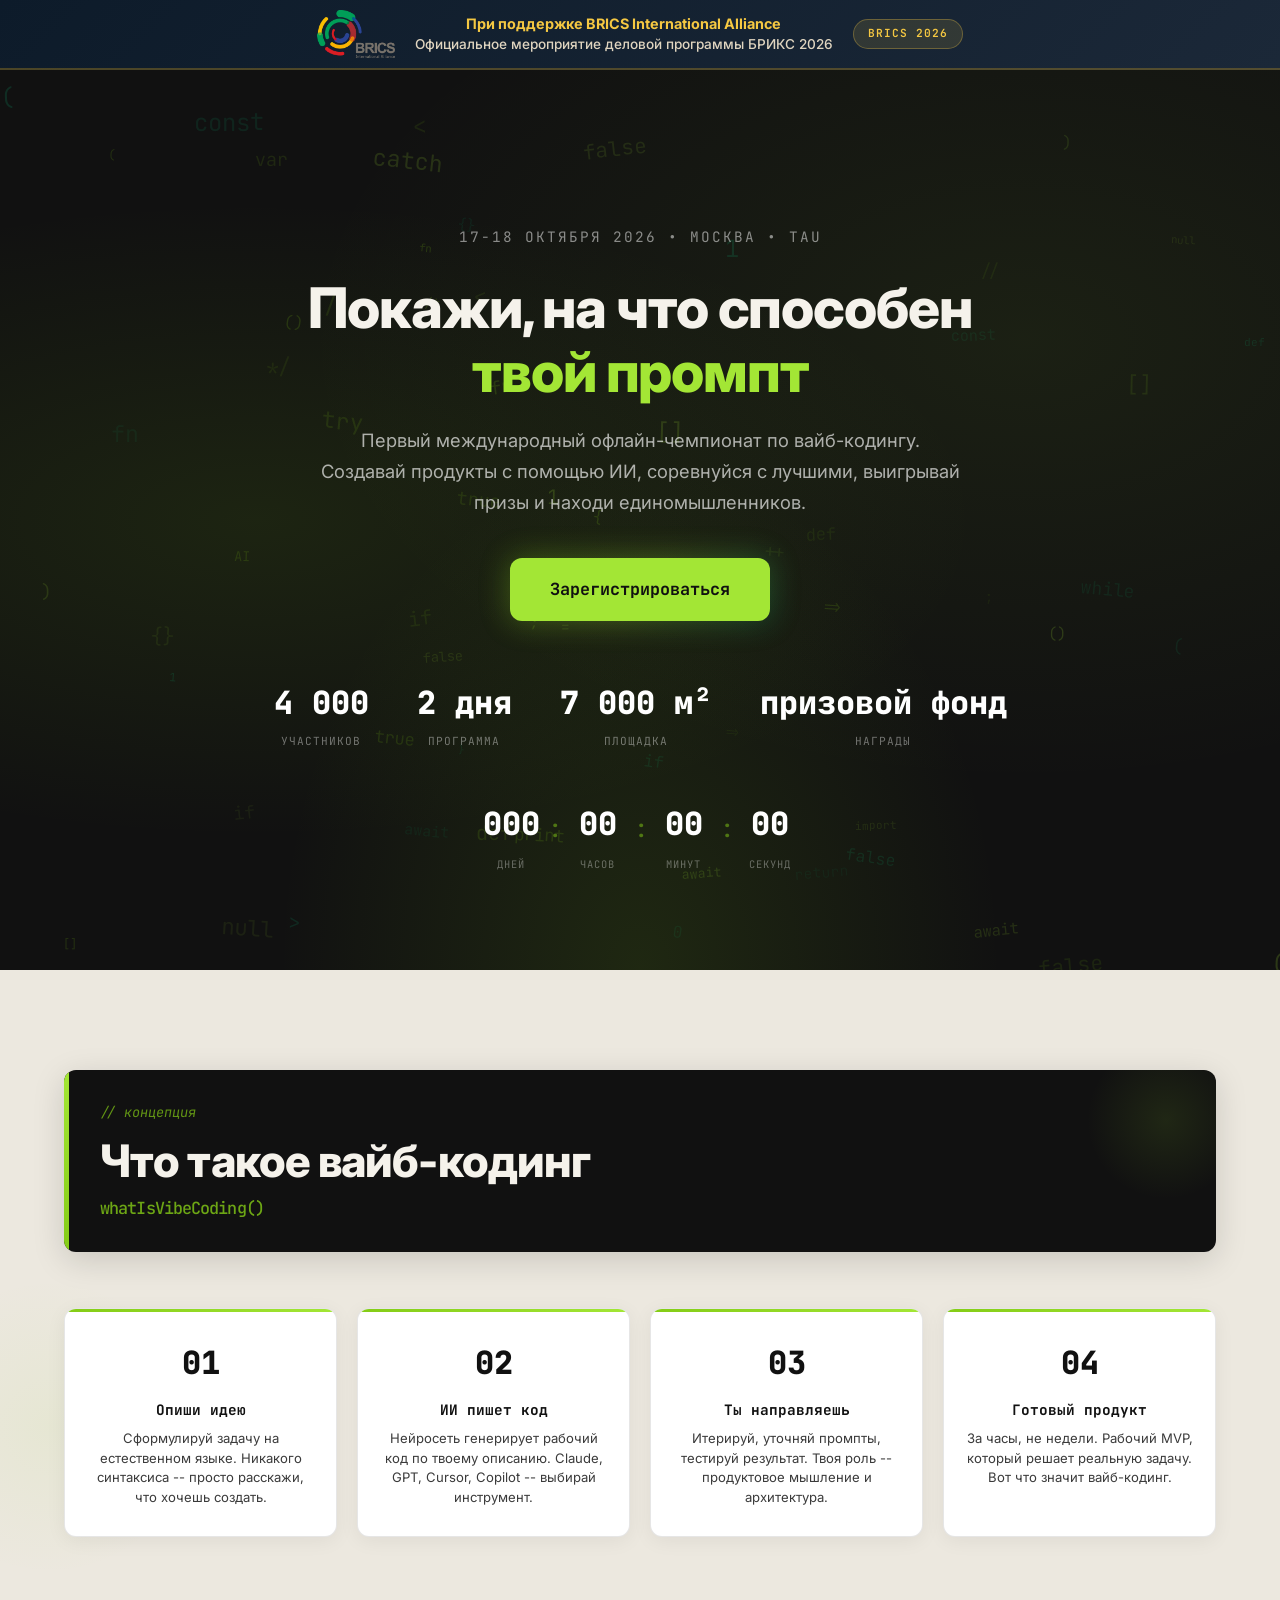
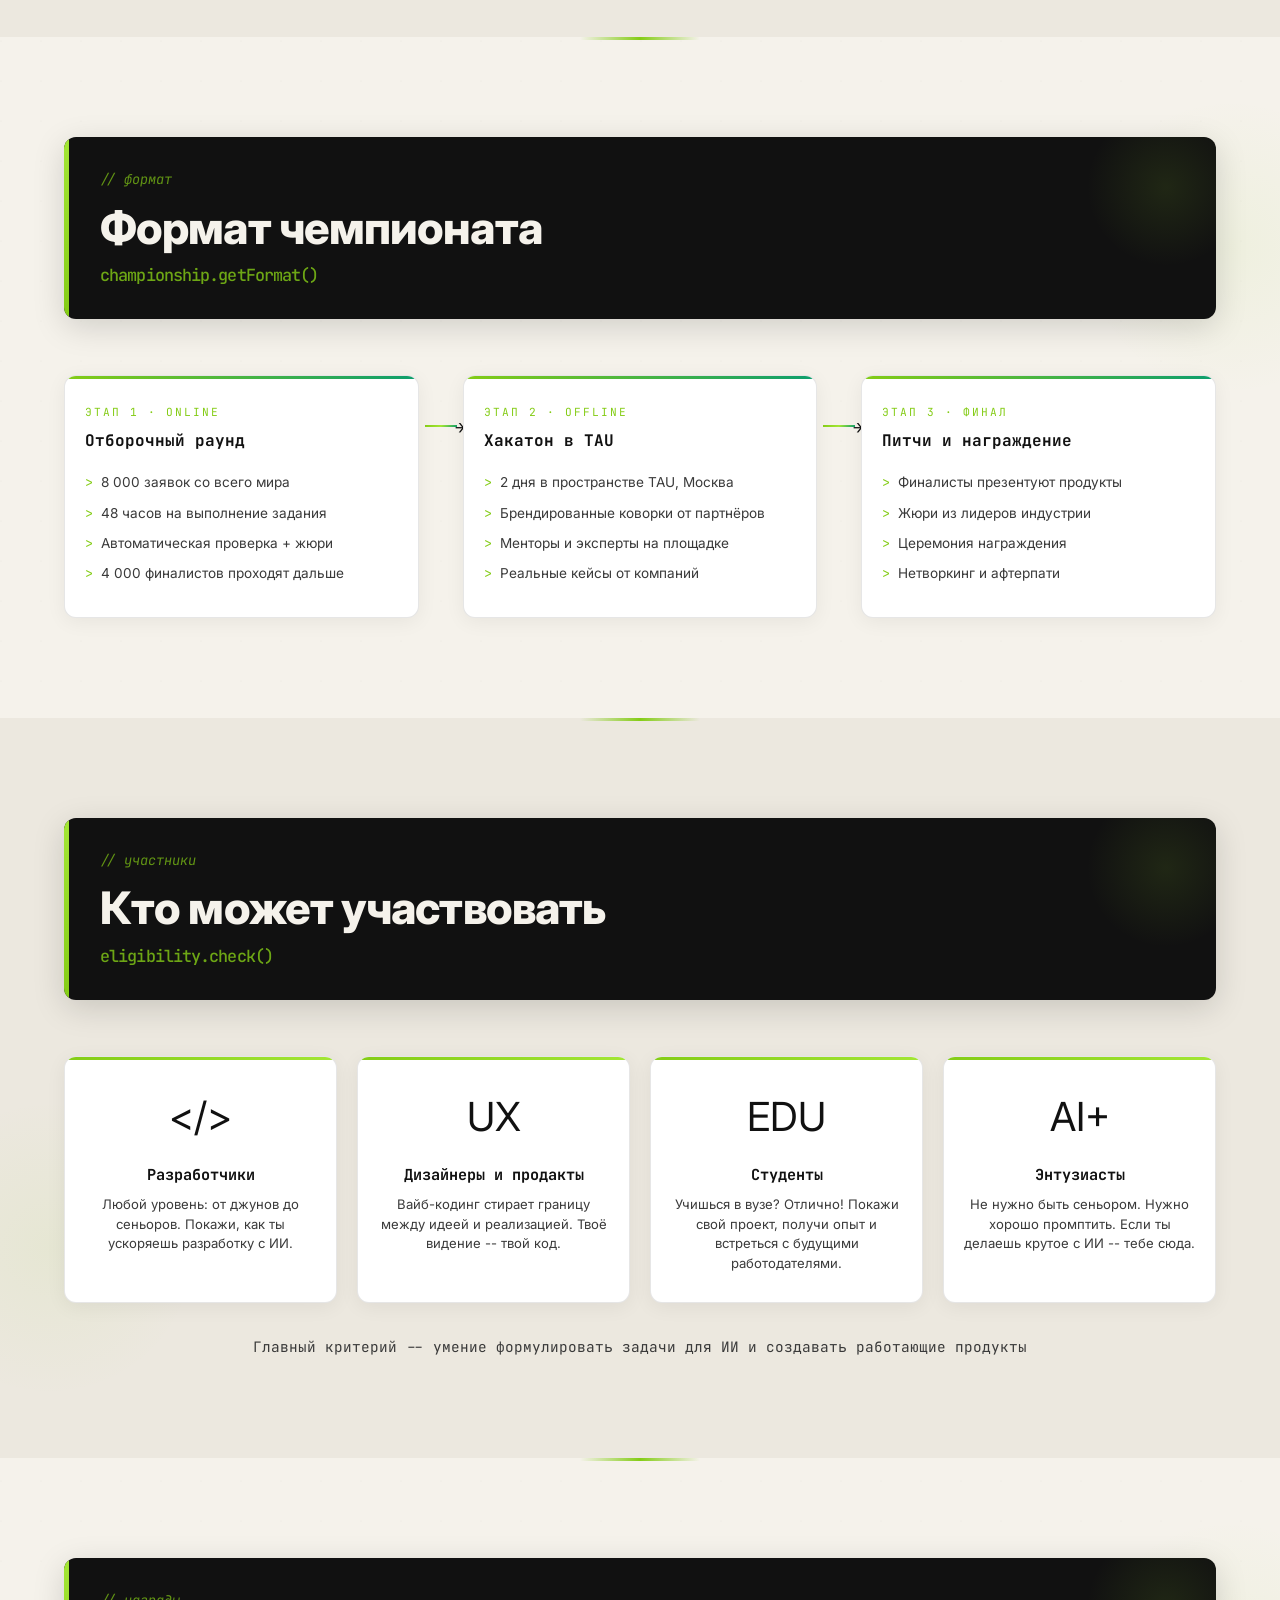
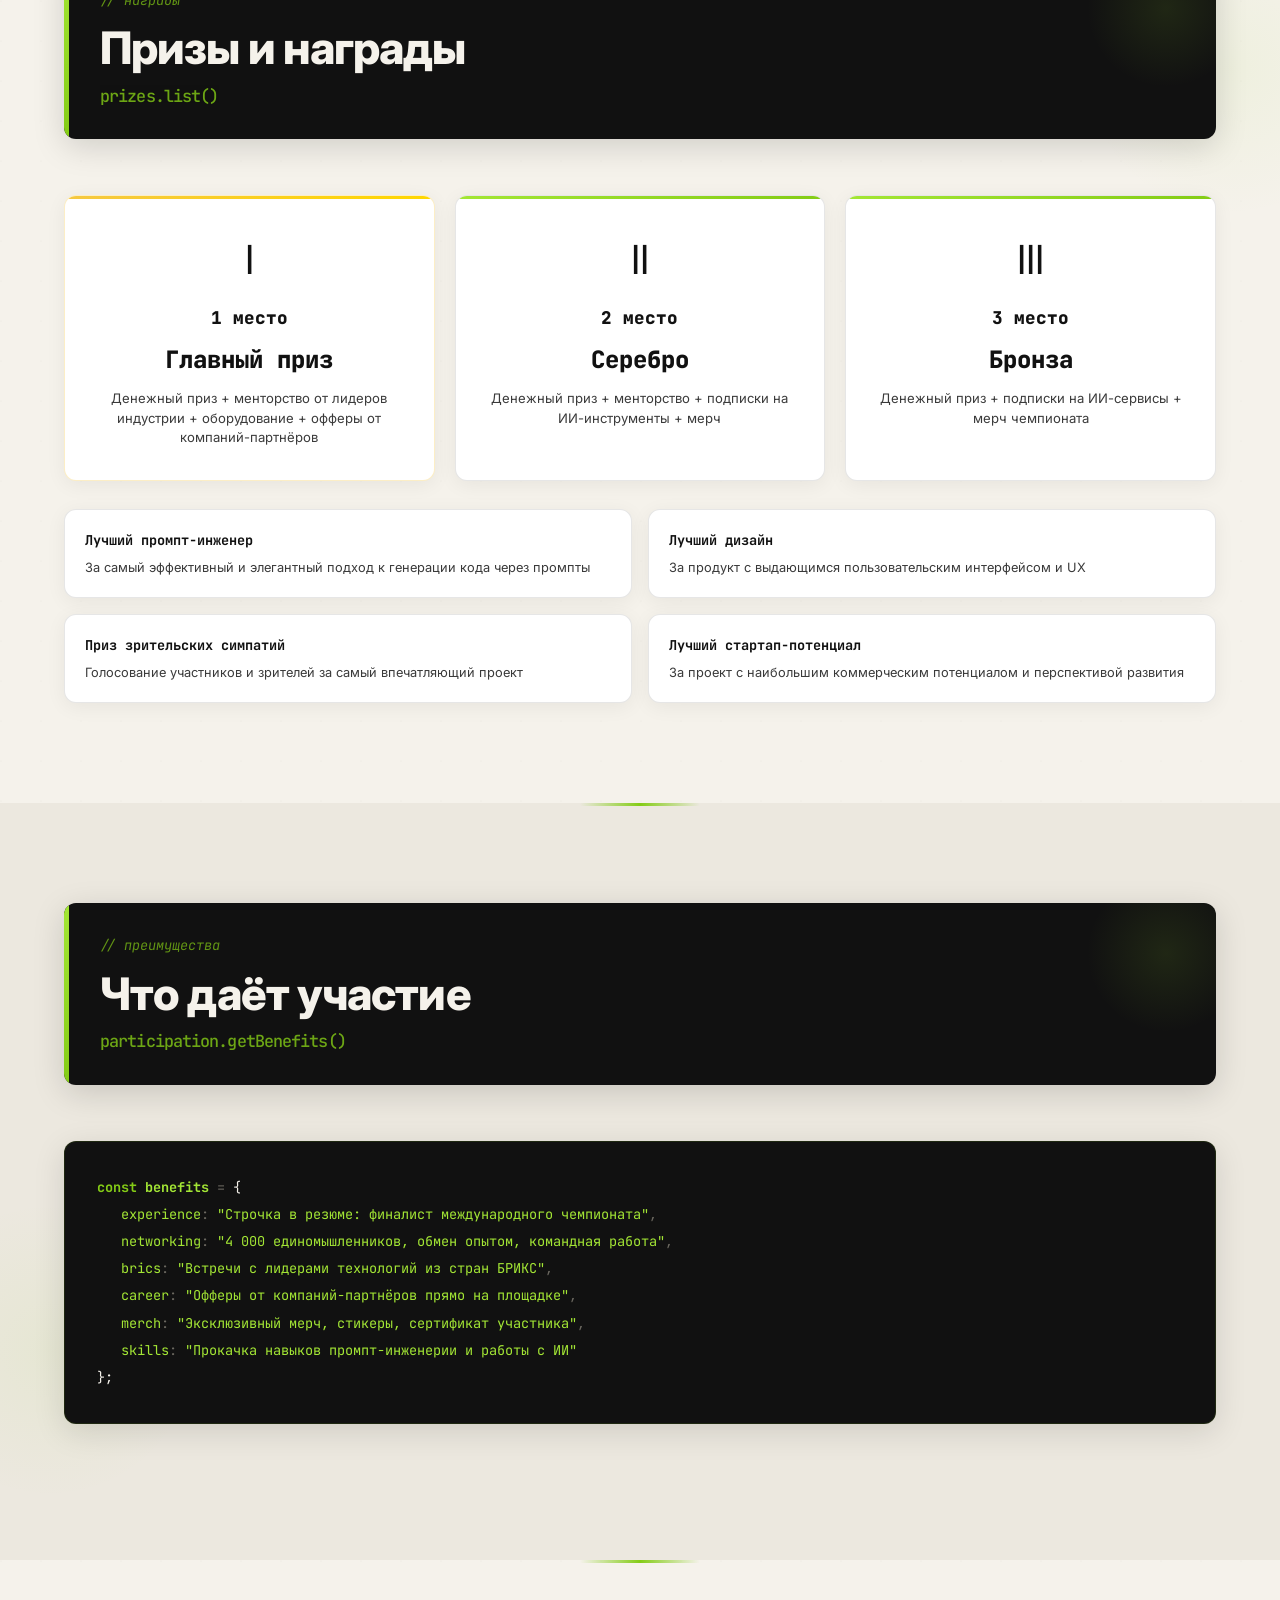
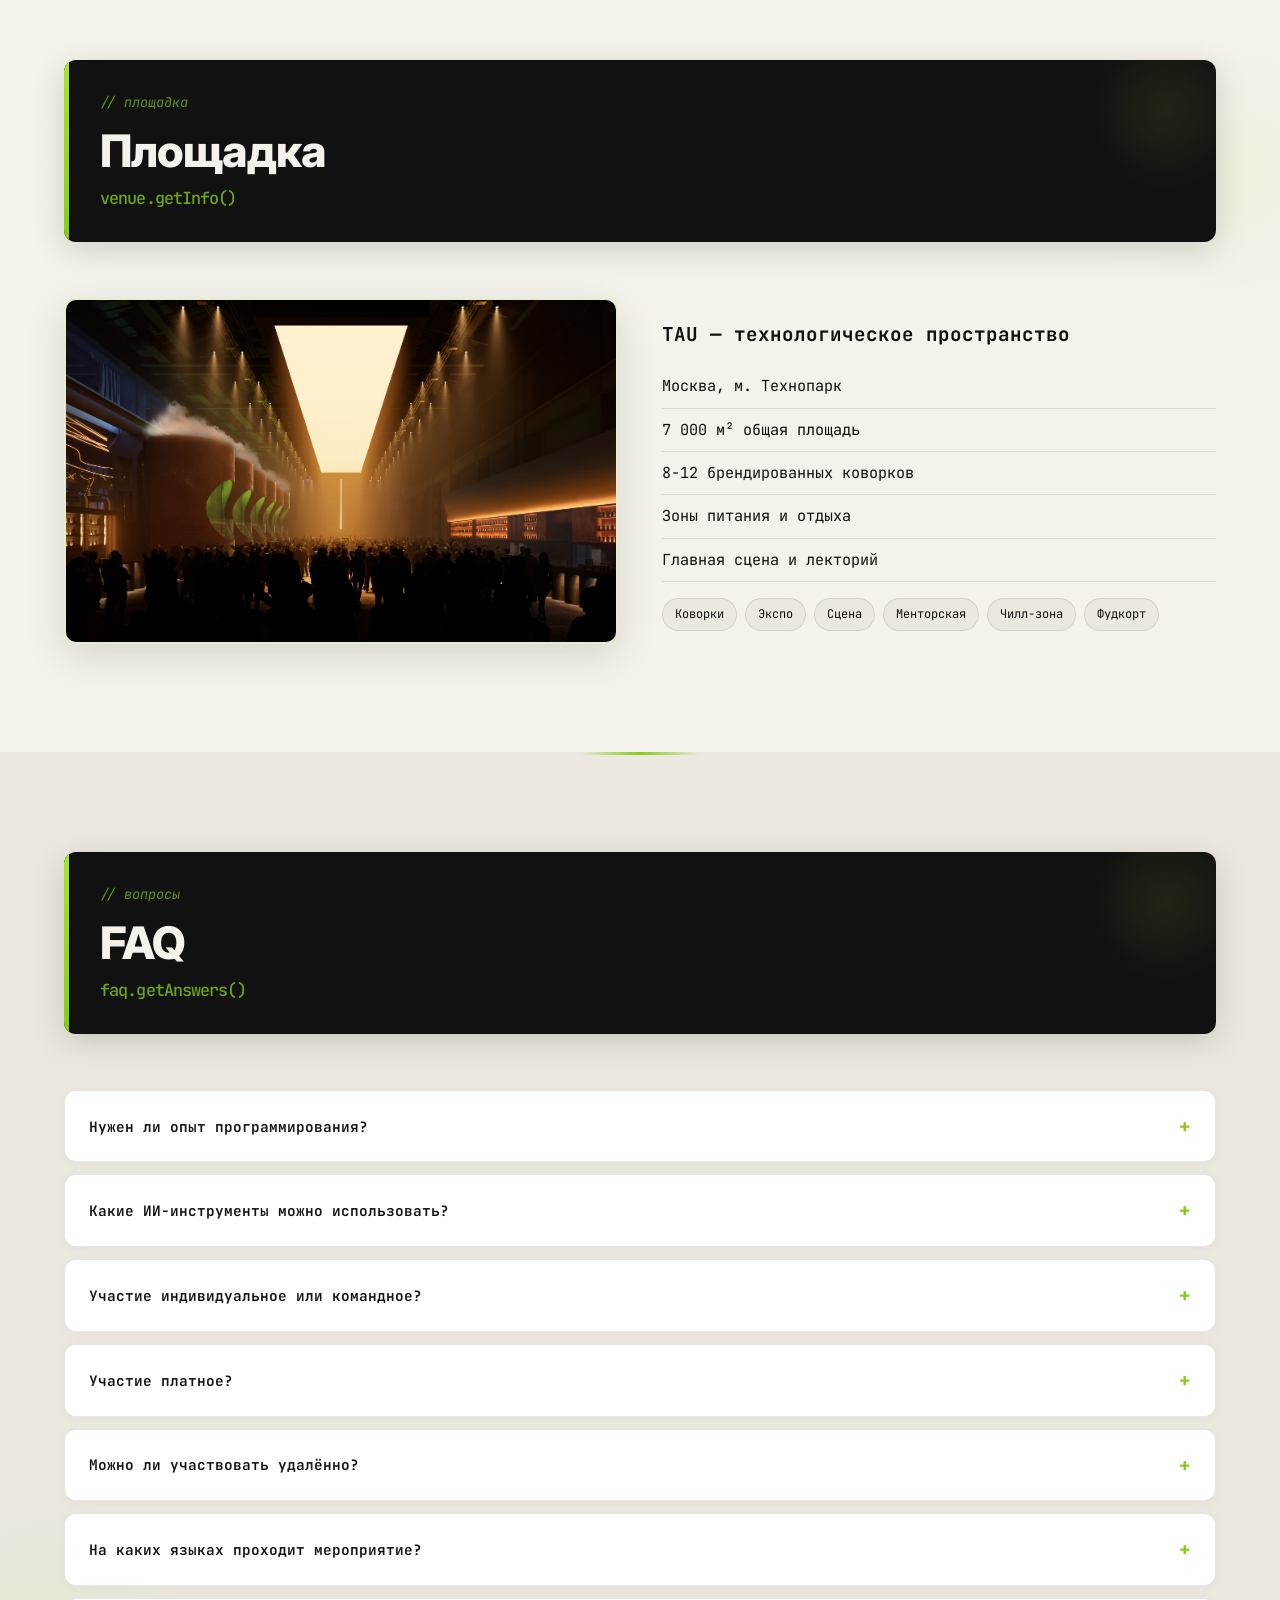
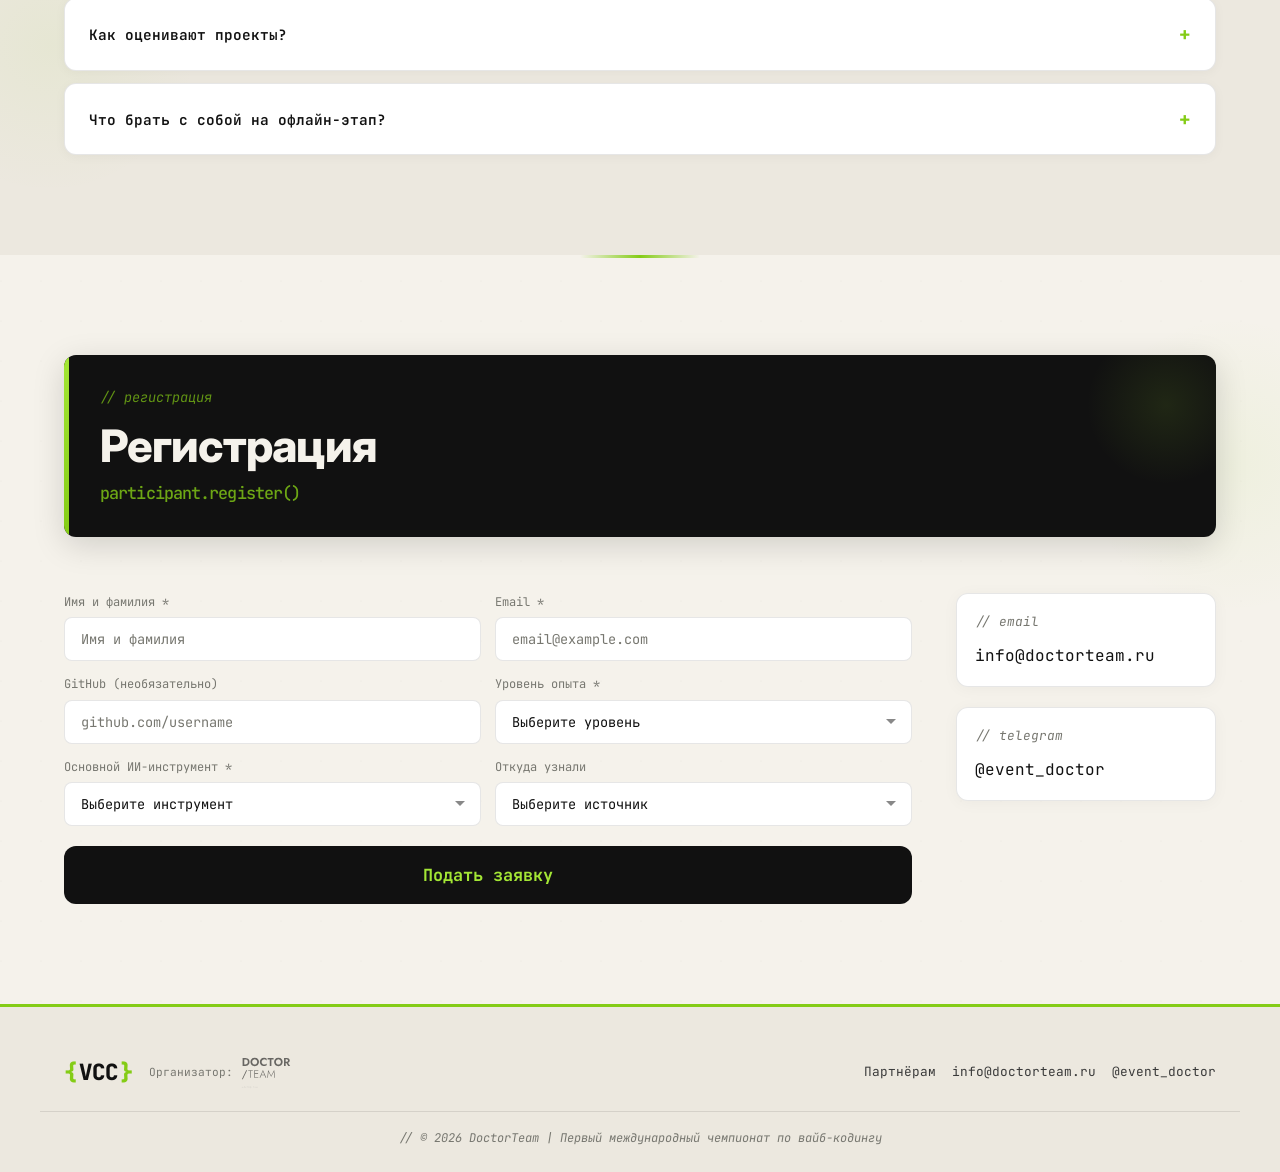
==== commit 1ee87980: "Redesign selector page and remove emojis from participants Selector page (index.html): - Enlarged ti" ====
--- a/participants.html
+++ b/participants.html
@@ -551,27 +551,27 @@
         </div>
         <div class="profile__grid">
             <div class="profile__card reveal">
-                <div class="profile__icon">&#128187;</div>
+                <div class="profile__icon">&lt;/&gt;</div>
                 <div class="profile__name" data-i18n data-ru="Разработчики" data-en="Developers">Разработчики</div>
                 <p class="profile__desc" data-i18n data-ru="Любой уровень: от джунов до сеньоров. Покажи, как ты ускоряешь разработку с ИИ." data-en="Any level: from juniors to seniors. Show how you accelerate development with AI.">Любой уровень: от джунов до сеньоров. Покажи, как ты ускоряешь разработку с ИИ.</p>
             </div>
             <div class="profile__card reveal">
-                <div class="profile__icon">&#127912;</div>
+                <div class="profile__icon">UX</div>
                 <div class="profile__name" data-i18n data-ru="Дизайнеры и продакты" data-en="Designers &amp; PMs">Дизайнеры и продакты</div>
                 <p class="profile__desc" data-i18n data-ru="Вайб-кодинг стирает границу между идеей и реализацией. Твоё видение -- твой код." data-en="Vibe coding erases the line between idea and implementation. Your vision is your code.">Вайб-кодинг стирает границу между идеей и реализацией. Твоё видение -- твой код.</p>
             </div>
             <div class="profile__card reveal">
-                <div class="profile__icon">&#127891;</div>
+                <div class="profile__icon">EDU</div>
                 <div class="profile__name" data-i18n data-ru="Студенты" data-en="Students">Студенты</div>
                 <p class="profile__desc" data-i18n data-ru="Учишься в вузе? Отлично! Покажи свой проект, получи опыт и встреться с будущими работодателями." data-en="Studying at university? Great! Show your project, gain experience and meet future employers.">Учишься в вузе? Отлично! Покажи свой проект, получи опыт и встреться с будущими работодателями.</p>
             </div>
             <div class="profile__card reveal">
-                <div class="profile__icon">&#128640;</div>
+                <div class="profile__icon">AI+</div>
                 <div class="profile__name" data-i18n data-ru="Энтузиасты" data-en="Enthusiasts">Энтузиасты</div>
                 <p class="profile__desc" data-i18n data-ru="Не нужно быть сеньором. Нужно хорошо промптить. Если ты делаешь крутое с ИИ -- тебе сюда." data-en="No need to be a senior. Just prompt well. If you build cool stuff with AI -- this is for you.">Не нужно быть сеньором. Нужно хорошо промптить. Если ты делаешь крутое с ИИ -- тебе сюда.</p>
             </div>
         </div>
-        <p style="text-align:center;font-family:var(--font-mono);font-size:0.9rem;color:var(--text-secondary);margin-top:16px;" class="reveal" data-i18n data-ru="&#9889; Главный критерий -- умение формулировать задачи для ИИ и создавать работающие продукты" data-en="&#9889; The main criterion is the ability to formulate tasks for AI and create working products">&#9889; Главный критерий -- умение формулировать задачи для ИИ и создавать работающие продукты</p>
+        <p style="text-align:center;font-family:var(--font-mono);font-size:0.9rem;color:var(--text-secondary);margin-top:16px;" class="reveal" data-i18n data-ru="Главный критерий -- умение формулировать задачи для ИИ и создавать работающие продукты" data-en="The main criterion is the ability to formulate tasks for AI and create working products">Главный критерий -- умение формулировать задачи для ИИ и создавать работающие продукты</p>
     </div>
 </section>
 
@@ -584,19 +584,19 @@
         </div>
         <div class="prizes__grid reveal">
             <div class="prize__card prize__card--gold">
-                <div class="prize__icon">&#129351;</div>
+                <div class="prize__icon">I</div>
                 <div class="prize__place" data-i18n data-ru="1 место" data-en="1st Place">1 место</div>
                 <div class="prize__amount" data-i18n data-ru="Главный приз" data-en="Grand Prize">Главный приз</div>
                 <p class="prize__desc" data-i18n data-ru="Денежный приз + менторство от лидеров индустрии + оборудование + офферы от компаний-партнёров" data-en="Cash prize + mentorship from industry leaders + equipment + offers from partner companies">Денежный приз + менторство от лидеров индустрии + оборудование + офферы от компаний-партнёров</p>
             </div>
             <div class="prize__card">
-                <div class="prize__icon">&#129352;</div>
+                <div class="prize__icon">II</div>
                 <div class="prize__place" data-i18n data-ru="2 место" data-en="2nd Place">2 место</div>
                 <div class="prize__amount" data-i18n data-ru="Серебро" data-en="Silver">Серебро</div>
                 <p class="prize__desc" data-i18n data-ru="Денежный приз + менторство + подписки на ИИ-инструменты + мерч" data-en="Cash prize + mentorship + AI tool subscriptions + merch">Денежный приз + менторство + подписки на ИИ-инструменты + мерч</p>
             </div>
             <div class="prize__card">
-                <div class="prize__icon">&#129353;</div>
+                <div class="prize__icon">III</div>
                 <div class="prize__place" data-i18n data-ru="3 место" data-en="3rd Place">3 место</div>
                 <div class="prize__amount" data-i18n data-ru="Бронза" data-en="Bronze">Бронза</div>
                 <p class="prize__desc" data-i18n data-ru="Денежный приз + подписки на ИИ-сервисы + мерч чемпионата" data-en="Cash prize + AI service subscriptions + championship merch">Денежный приз + подписки на ИИ-сервисы + мерч чемпионата</p>
@@ -604,19 +604,19 @@
         </div>
         <div class="prizes__special reveal">
             <div class="prizes__special-card">
-                <div class="prizes__special-title" data-i18n data-ru="&#127942; Лучший промпт-инженер" data-en="&#127942; Best Prompt Engineer">&#127942; Лучший промпт-инженер</div>
+                <div class="prizes__special-title" data-i18n data-ru="Лучший промпт-инженер" data-en="Best Prompt Engineer">Лучший промпт-инженер</div>
                 <p class="prizes__special-desc" data-i18n data-ru="За самый эффективный и элегантный подход к генерации кода через промпты" data-en="For the most effective and elegant approach to code generation through prompts">За самый эффективный и элегантный подход к генерации кода через промпты</p>
             </div>
             <div class="prizes__special-card">
-                <div class="prizes__special-title" data-i18n data-ru="&#128161; Лучший дизайн" data-en="&#128161; Best Design">&#128161; Лучший дизайн</div>
+                <div class="prizes__special-title" data-i18n data-ru="Лучший дизайн" data-en="Best Design">Лучший дизайн</div>
                 <p class="prizes__special-desc" data-i18n data-ru="За продукт с выдающимся пользовательским интерфейсом и UX" data-en="For a product with outstanding user interface and UX">За продукт с выдающимся пользовательским интерфейсом и UX</p>
             </div>
             <div class="prizes__special-card">
-                <div class="prizes__special-title" data-i18n data-ru="&#127775; Приз зрительских симпатий" data-en="&#127775; People's Choice">&#127775; Приз зрительских симпатий</div>
+                <div class="prizes__special-title" data-i18n data-ru="Приз зрительских симпатий" data-en="People's Choice">Приз зрительских симпатий</div>
                 <p class="prizes__special-desc" data-i18n data-ru="Голосование участников и зрителей за самый впечатляющий проект" data-en="Voting by participants and audience for the most impressive project">Голосование участников и зрителей за самый впечатляющий проект</p>
             </div>
             <div class="prizes__special-card">
-                <div class="prizes__special-title" data-i18n data-ru="&#128640; Лучший стартап-потенциал" data-en="&#128640; Best Startup Potential">&#128640; Лучший стартап-потенциал</div>
+                <div class="prizes__special-title" data-i18n data-ru="Лучший стартап-потенциал" data-en="Best Startup Potential">Лучший стартап-потенциал</div>
                 <p class="prizes__special-desc" data-i18n data-ru="За проект с наибольшим коммерческим потенциалом и перспективой развития" data-en="For the project with the greatest commercial potential and growth prospects">За проект с наибольшим коммерческим потенциалом и перспективой развития</p>
             </div>
         </div>
@@ -656,11 +656,11 @@
             </div>
             <div class="venue__info">
                 <h3 style="font-family:var(--font-mono);font-size:1.2rem;margin-bottom:16px;" data-i18n data-ru="TAU &mdash; технологическое пространство" data-en="TAU &mdash; technology space">TAU &mdash; технологическое пространство</h3>
-                <div class="venue__detail" data-i18n data-ru="&#128205; Москва, м. Технопарк" data-en="&#128205; Moscow, Technopark metro">&#128205; Москва, м. Технопарк</div>
-                <div class="venue__detail" data-i18n data-ru="&#128208; 7 000 м&sup2; общая площадь" data-en="&#128208; 7,000 m&sup2; total area">&#128208; 7 000 м&sup2; общая площадь</div>
-                <div class="venue__detail" data-i18n data-ru="&#128187; 8-12 брендированных коворков" data-en="&#128187; 8-12 branded cowork spaces">&#128187; 8-12 брендированных коворков</div>
-                <div class="venue__detail" data-i18n data-ru="&#127828; Зоны питания и отдыха" data-en="&#127828; Food and rest zones">&#127828; Зоны питания и отдыха</div>
-                <div class="venue__detail" data-i18n data-ru="&#127908; Главная сцена и лекторий" data-en="&#127908; Main stage and lecture hall">&#127908; Главная сцена и лекторий</div>
+                <div class="venue__detail" data-i18n data-ru="Москва, м. Технопарк" data-en="Moscow, Technopark metro">Москва, м. Технопарк</div>
+                <div class="venue__detail" data-i18n data-ru="7 000 м&sup2; общая площадь" data-en="7,000 m&sup2; total area">7 000 м&sup2; общая площадь</div>
+                <div class="venue__detail" data-i18n data-ru="8-12 брендированных коворков" data-en="8-12 branded cowork spaces">8-12 брендированных коворков</div>
+                <div class="venue__detail" data-i18n data-ru="Зоны питания и отдыха" data-en="Food and rest zones">Зоны питания и отдыха</div>
+                <div class="venue__detail" data-i18n data-ru="Главная сцена и лекторий" data-en="Main stage and lecture hall">Главная сцена и лекторий</div>
                 <div class="venue__zones">
                     <span class="zone-tag" data-i18n data-ru="Коворки" data-en="Coworks">Коворки</span>
                     <span class="zone-tag" data-i18n data-ru="Экспо" data-en="Expo">Экспо</span>
@@ -784,7 +784,7 @@
                     <button type="submit" class="btn btn--primary btn--lg form__submit" data-i18n data-ru="Подать заявку" data-en="Submit Application">Подать заявку</button>
                 </form>
                 <div class="form__success" id="formSuccess">
-                    <div class="form__success-icon">&#9889;</div>
+                    <div class="form__success-icon">&check;</div>
                     <p class="form__success-text" data-i18n data-ru="Заявка отправлена! Мы свяжемся с вами по email." data-en="Application sent! We will contact you by email.">Заявка отправлена! Мы свяжемся с вами по email.</p>
                 </div>
             </div>
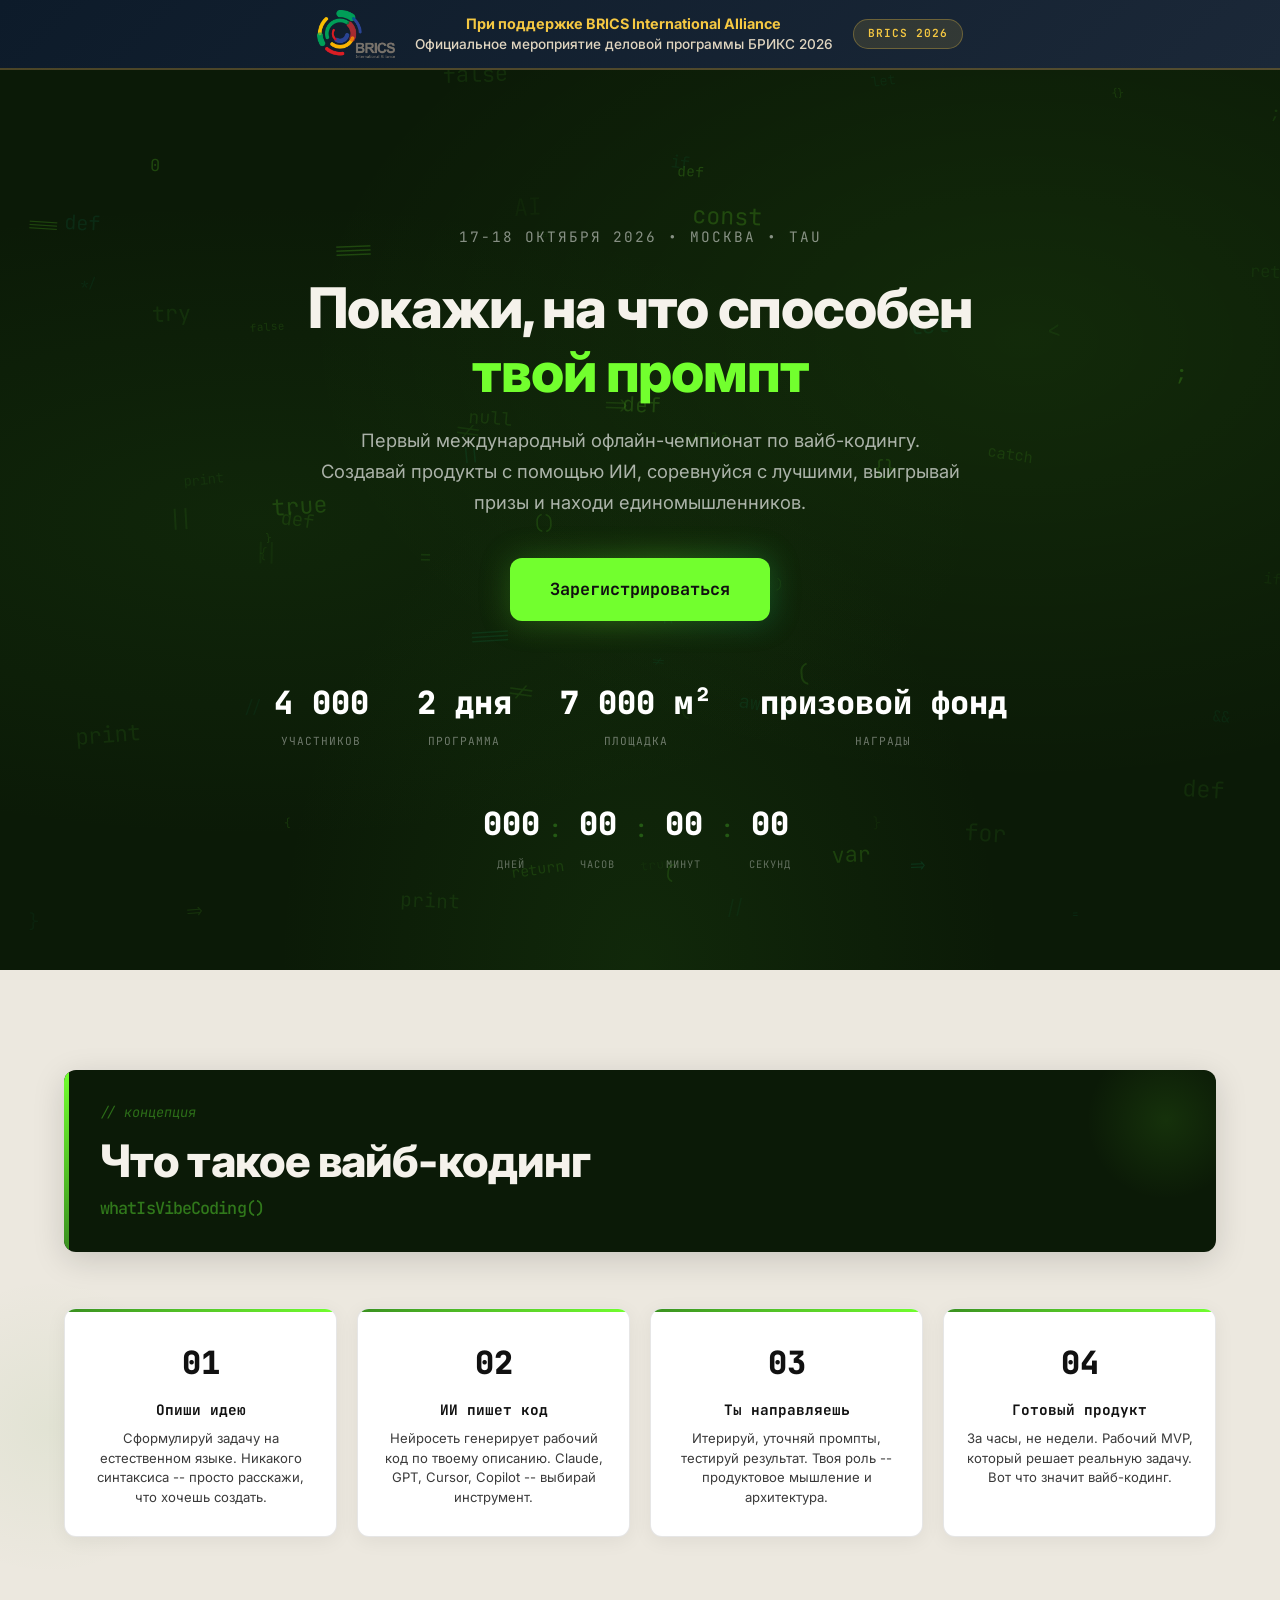
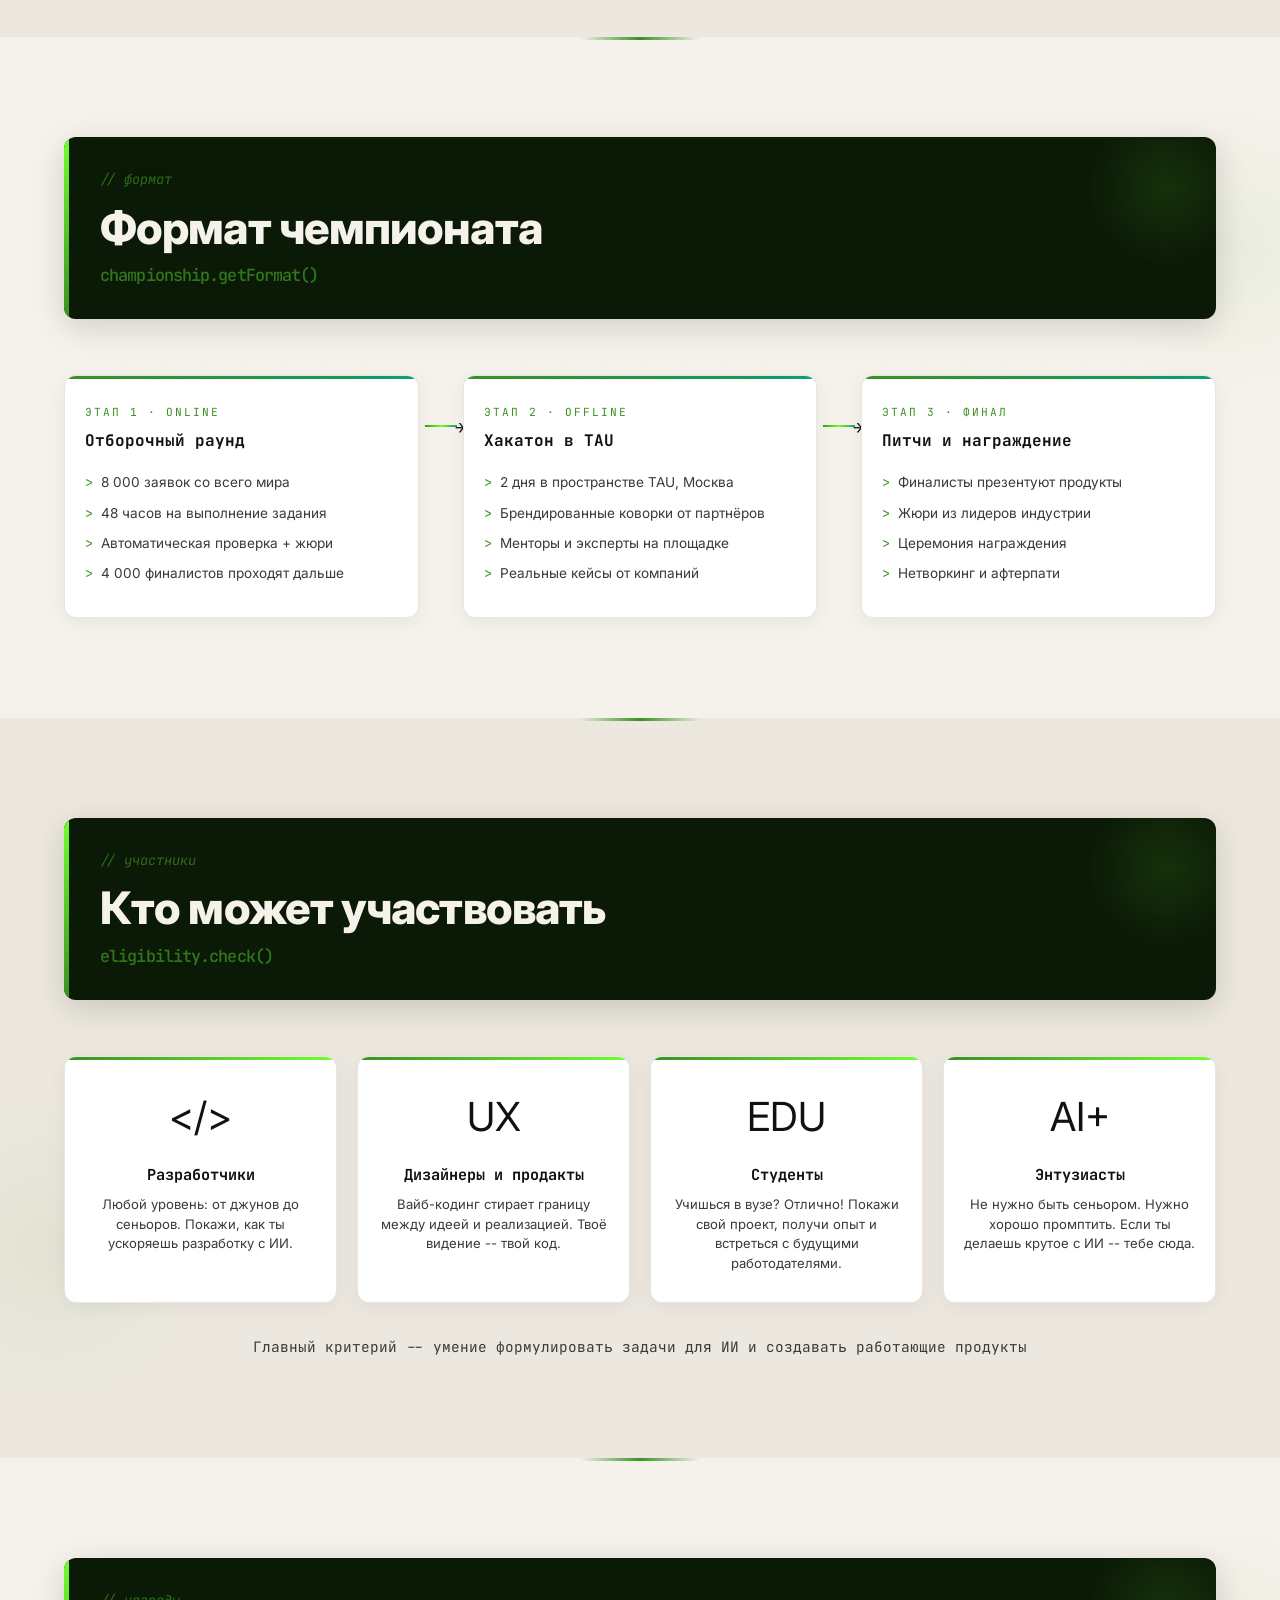
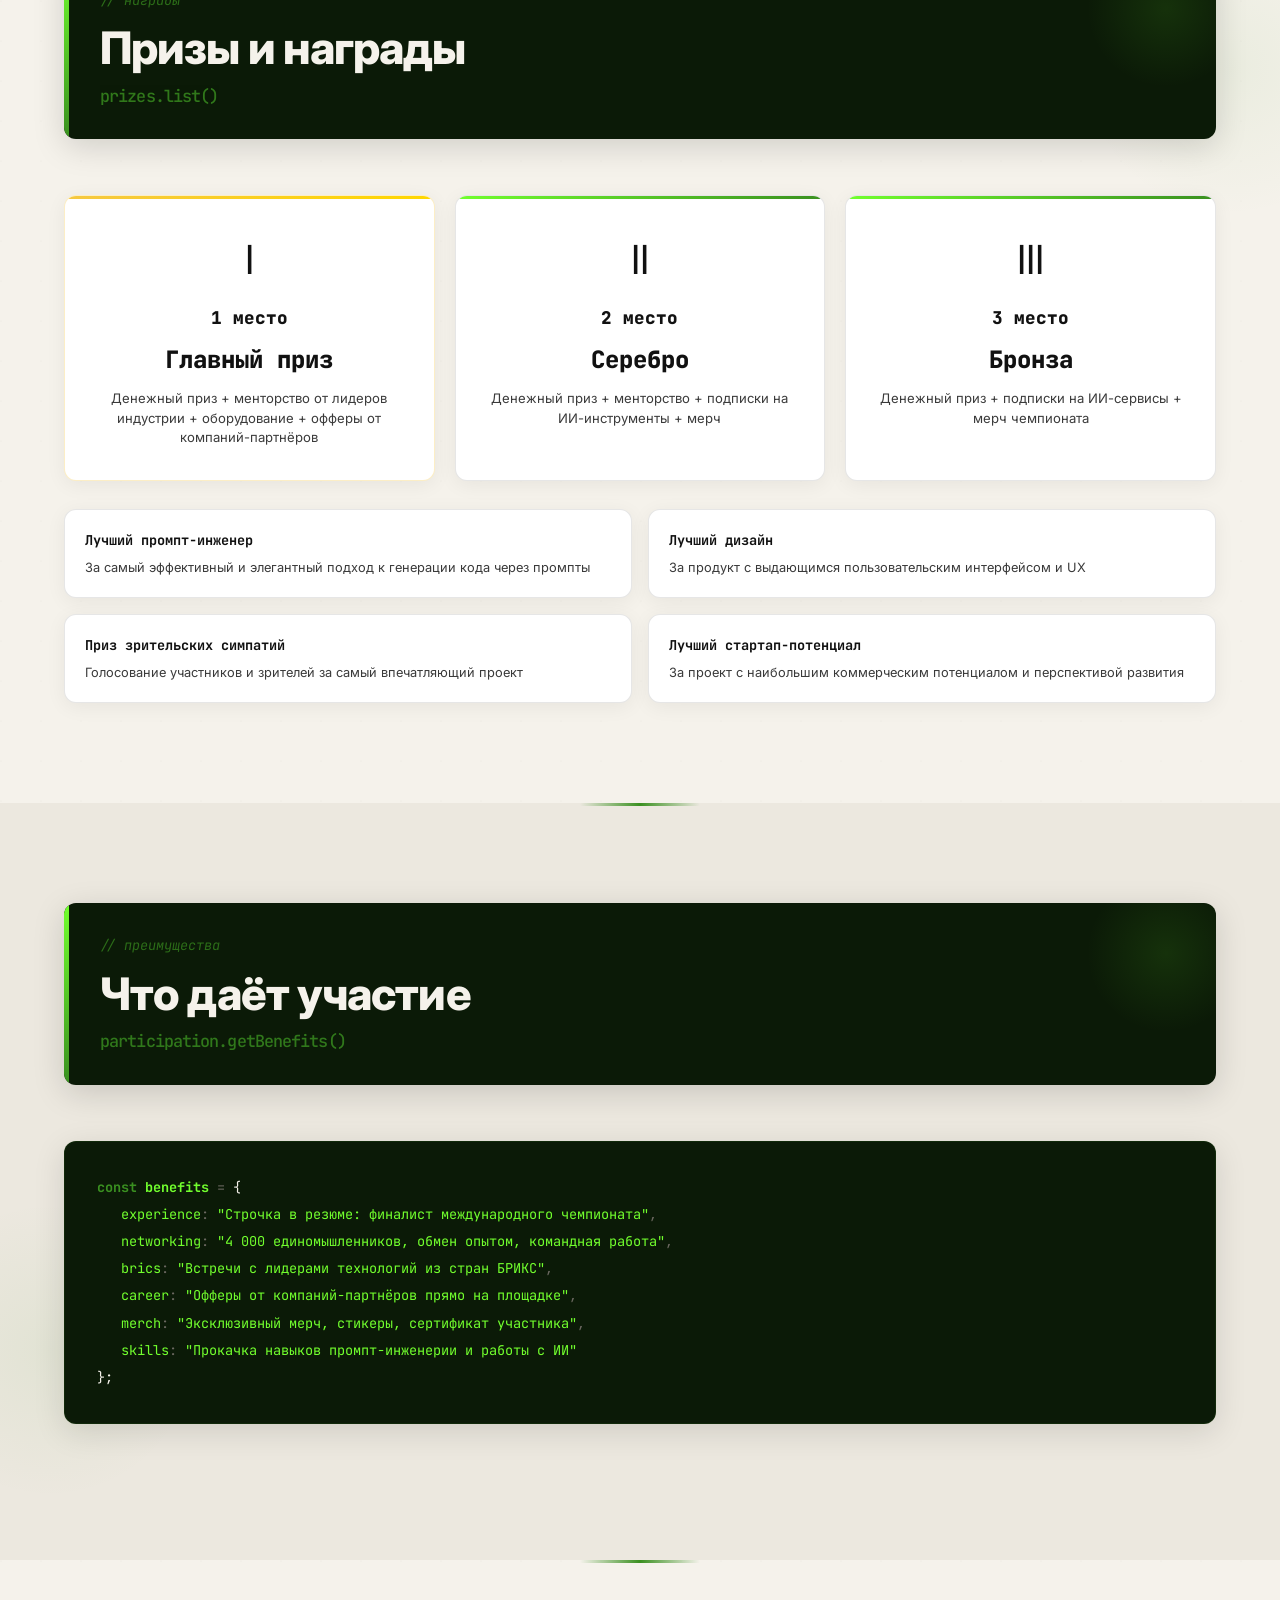
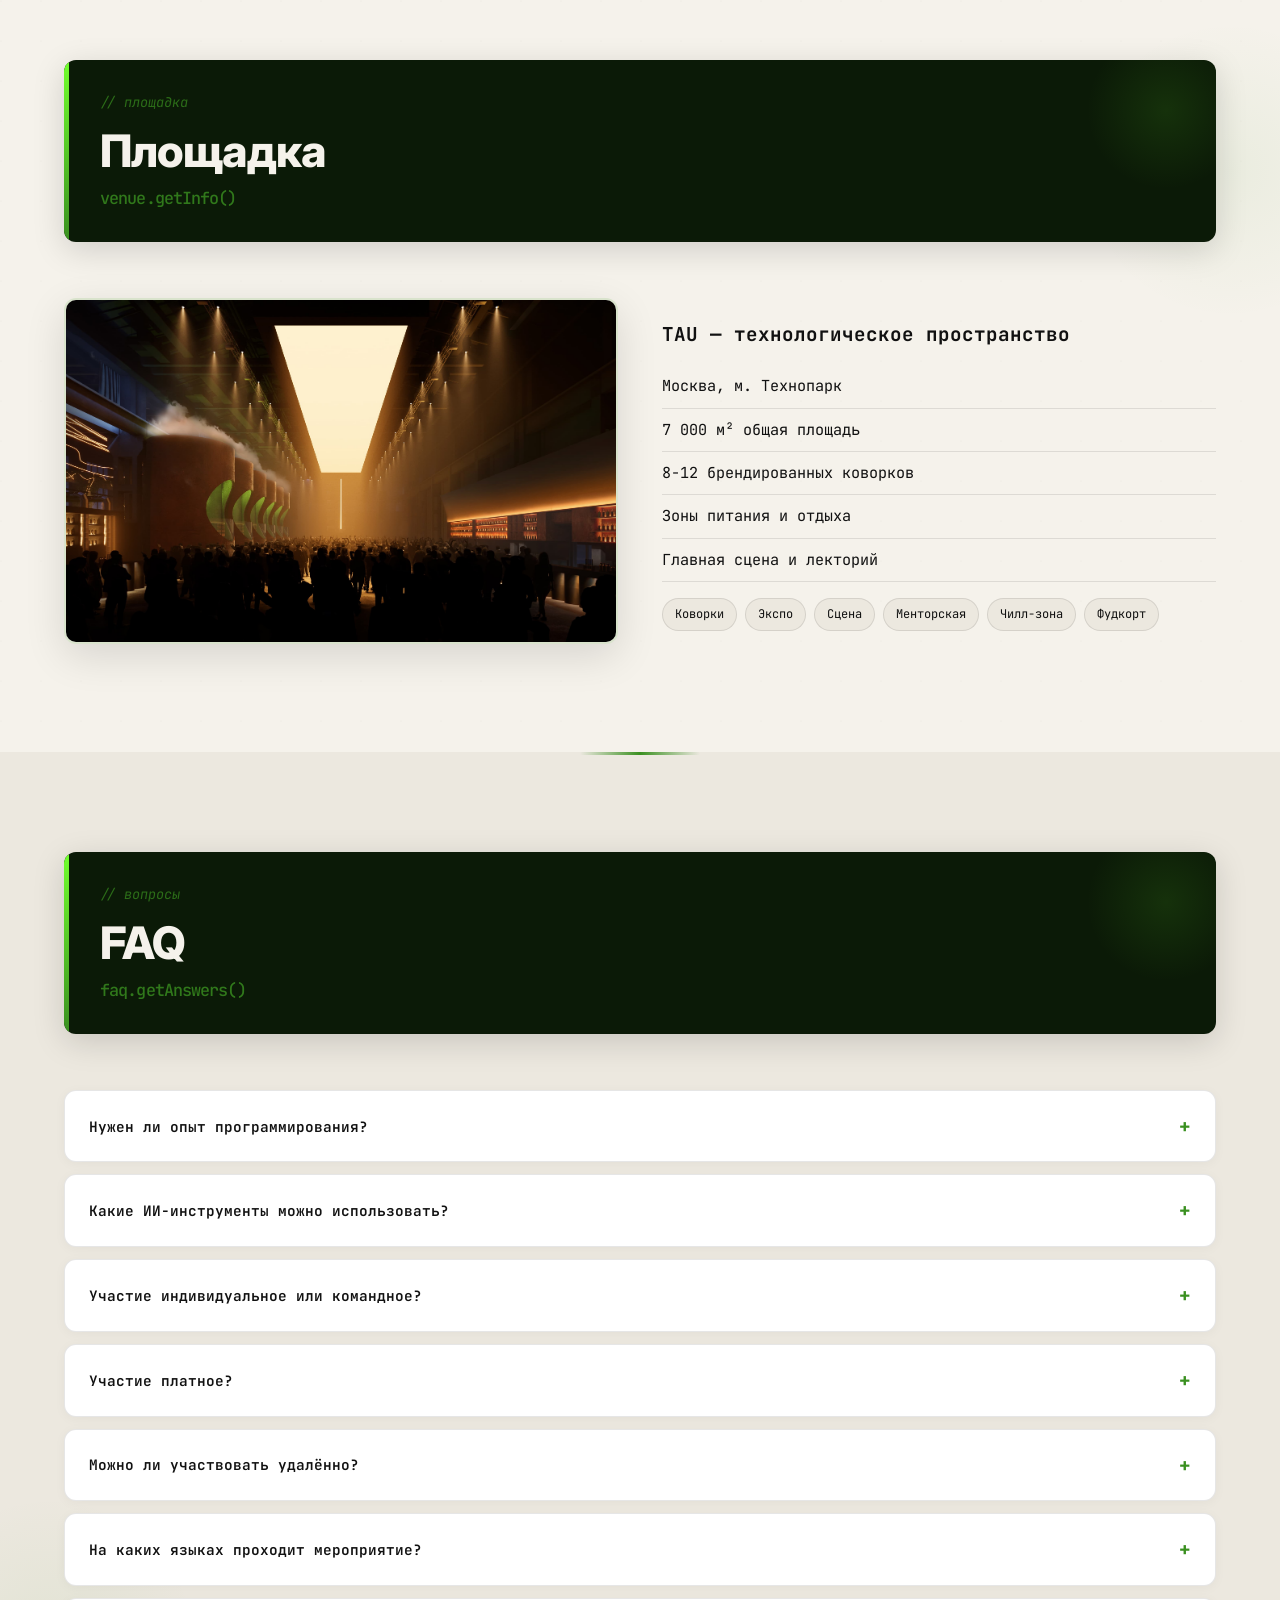
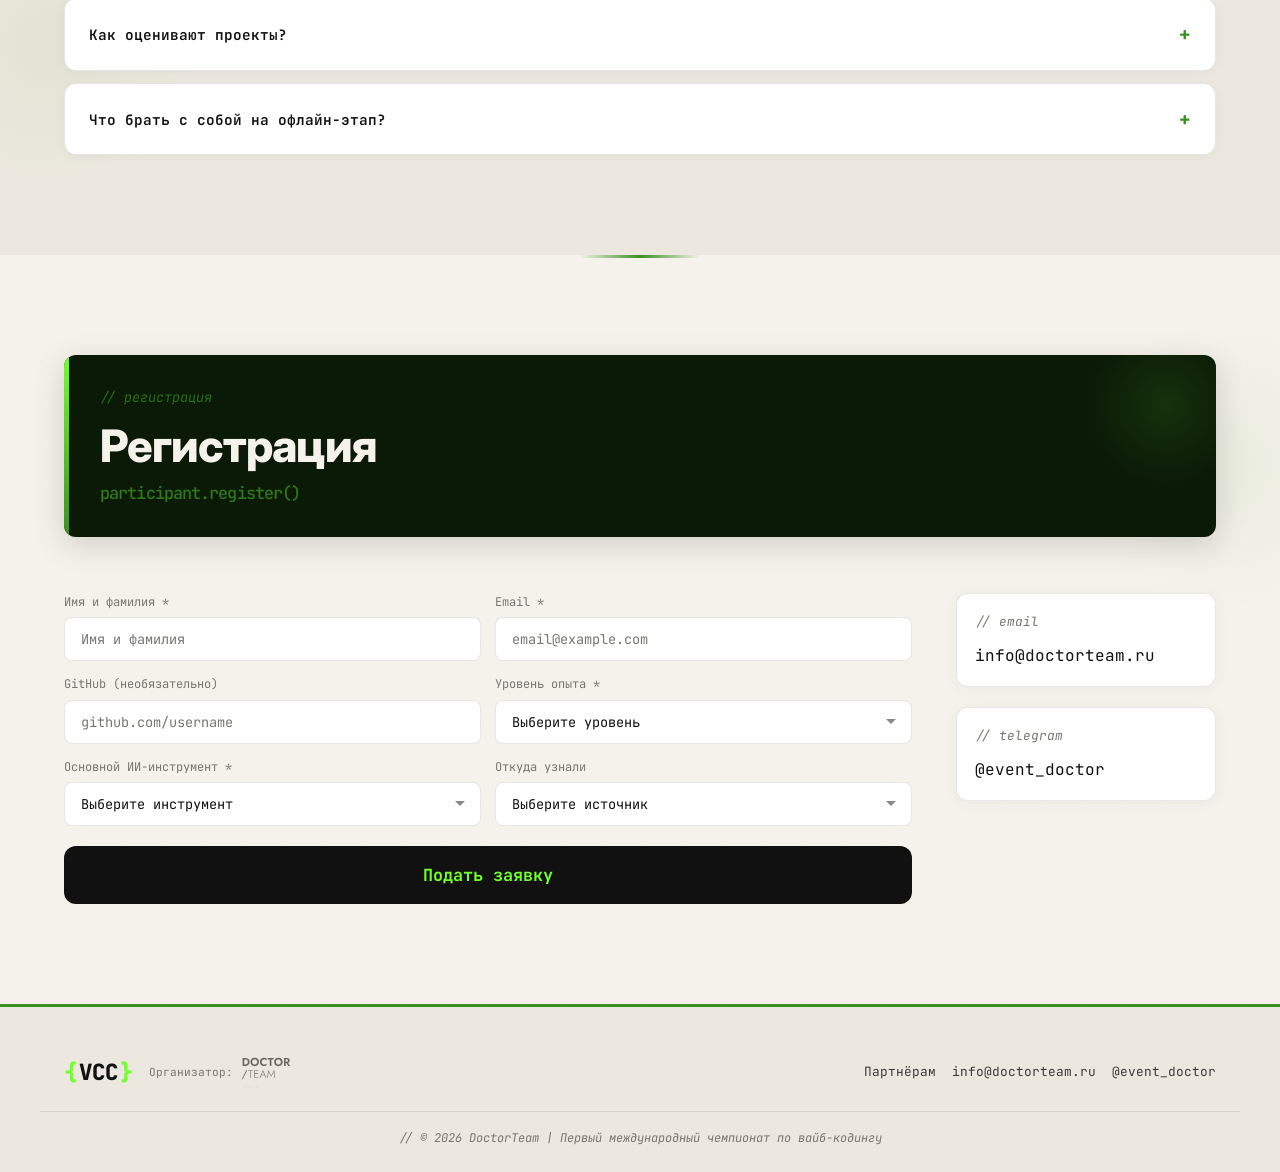
==== commit 59c6bd33: "Integrate VCC brand logo system and update color palette across all pages Replace text-based logo wi" ====
--- a/participants.html
+++ b/participants.html
@@ -24,7 +24,7 @@
     --radius: 12px;
     --radius-sm: 8px;
     --transition: 0.3s cubic-bezier(0.4, 0, 0.2, 1);
-    --bg-hero: #111111;
+    --bg-hero: #0B1A07;
     --text-hero: #f5f2eb;
 }
 
@@ -40,12 +40,12 @@
     --accent-purple: #111111;
     --accent-blue: #111111;
     --accent-cyan: #0d9e6d;
-    --accent-green: #84cc16;
-    --accent-lime: #a3e635;
+    --accent-green: #3A9020;
+    --accent-lime: #72FF2E;
     --accent-pink: #111111;
-    --accent-orange: #84cc16;
-    --accent-yellow: #a3e635;
-    --gradient-main: linear-gradient(135deg, #84cc16 0%, #a3e635 50%, #0d9e6d 100%);
+    --accent-orange: #3A9020;
+    --accent-yellow: #72FF2E;
+    --gradient-main: linear-gradient(135deg, #3A9020 0%, #72FF2E 50%, #0d9e6d 100%);
     --card-border: rgba(17, 17, 17, 0.10);
     --card-shadow: 0 2px 16px rgba(0, 0, 0, 0.04);
     --header-bg: rgba(245, 242, 235, 0.92);
@@ -54,78 +54,78 @@
 
 /* ===== DARK THEME ===== */
 html[data-theme="dark"] {
-    --bg-primary: #111111;
-    --bg-secondary: #1a1a1a;
-    --bg-card: #1e1e1e;
-    --bg-card-hover: #252525;
-    --bg-hero: #111111;
+    --bg-primary: #0B1A07;
+    --bg-secondary: #121F0E;
+    --bg-card: #152510;
+    --bg-card-hover: #1C3015;
+    --bg-hero: #0B1A07;
     --text-primary: #f5f2eb;
     --text-secondary: #b0ab9f;
     --text-muted: #6b6860;
-    --accent-purple: #a3e635;
-    --accent-blue: #84cc16;
+    --accent-purple: #72FF2E;
+    --accent-blue: #3A9020;
     --accent-cyan: #0d9e6d;
-    --accent-green: #a3e635;
-    --accent-lime: #a3e635;
-    --accent-pink: #84cc16;
-    --accent-orange: #a3e635;
-    --accent-yellow: #a3e635;
-    --gradient-main: linear-gradient(135deg, #84cc16 0%, #a3e635 50%, #0d9e6d 100%);
-    --card-border: rgba(163, 230, 53, 0.12);
+    --accent-green: #72FF2E;
+    --accent-lime: #72FF2E;
+    --accent-pink: #3A9020;
+    --accent-orange: #72FF2E;
+    --accent-yellow: #72FF2E;
+    --gradient-main: linear-gradient(135deg, #3A9020 0%, #72FF2E 50%, #0d9e6d 100%);
+    --card-border: rgba(114, 255, 46, 0.12);
     --card-shadow: 0 2px 16px rgba(0,0,0,0.3);
-    --header-bg: rgba(17, 17, 17, 0.92);
-    --header-border: rgba(163, 230, 53, 0.08);
+    --header-bg: rgba(11, 26, 7, 0.92);
+    --header-border: rgba(114, 255, 46, 0.08);
 }
 
 html { scroll-behavior: smooth; font-size: 16px; -webkit-font-smoothing: antialiased; }
 body { font-family: var(--font-sans); background: var(--bg-primary); color: var(--text-primary); line-height: 1.6; overflow-x: hidden; transition: background 0.4s, color 0.4s; background-image: url("data:image/svg+xml,%3Csvg width='40' height='40' xmlns='http://www.w3.org/2000/svg'%3E%3Ccircle cx='1' cy='1' r='0.6' fill='rgba(0,0,0,0.04)'/%3E%3C/svg%3E"); background-size: 40px 40px; }
-html[data-theme="dark"] body { background-image: url("data:image/svg+xml,%3Csvg width='40' height='40' xmlns='http://www.w3.org/2000/svg'%3E%3Ccircle cx='1' cy='1' r='0.6' fill='rgba(163,230,53,0.03)'/%3E%3C/svg%3E"); }
+html[data-theme="dark"] body { background-image: url("data:image/svg+xml,%3Csvg width='40' height='40' xmlns='http://www.w3.org/2000/svg'%3E%3Ccircle cx='1' cy='1' r='0.6' fill='rgba(114,255,46,0.03)'/%3E%3C/svg%3E"); }
 a { color: inherit; text-decoration: none; }
 ul { list-style: none; }
 .container { max-width: var(--container); margin: 0 auto; padding: 0 24px; }
 
 /* ===== CODE SYNTAX ===== */
 .code-keyword { color: #111; font-family: var(--font-mono); font-weight: 700; }
-html[data-theme="dark"] .code-keyword { color: #a3e635; }
+html[data-theme="dark"] .code-keyword { color: #72FF2E; }
 .code-var { color: #0d9e6d; font-family: var(--font-mono); }
-.code-func { color: #84cc16; font-family: var(--font-mono); font-weight: 700; }
-html[data-theme="dark"] .code-func { color: #a3e635; }
+.code-func { color: #3A9020; font-family: var(--font-mono); font-weight: 700; }
+html[data-theme="dark"] .code-func { color: #72FF2E; }
 .code-string { color: #0d9e6d; font-family: var(--font-mono); }
 .code-num { color: #111; font-family: var(--font-mono); font-weight: 700; }
-html[data-theme="dark"] .code-num { color: #a3e635; }
+html[data-theme="dark"] .code-num { color: #72FF2E; }
 .code-op { color: #555; font-family: var(--font-mono); }
-html[data-theme="dark"] .code-op { color: #84cc16; }
+html[data-theme="dark"] .code-op { color: #3A9020; }
 .code-comment { color: var(--text-muted); font-family: var(--font-mono); font-style: italic; }
 
 /* ===== BUTTONS ===== */
 .btn { display: inline-flex; align-items: center; justify-content: center; gap: 8px; font-family: var(--font-mono); font-weight: 600; font-size: 0.95rem; padding: 14px 32px; border-radius: var(--radius); border: 2px solid transparent; cursor: pointer; transition: var(--transition); white-space: nowrap; }
 .btn--sm { padding: 10px 20px; font-size: 0.85rem; }
 .btn--lg { padding: 18px 40px; font-size: 1.05rem; }
-.btn--primary { background: #111; color: #a3e635; border: none; font-weight: 700; }
-.btn--primary:hover { transform: translateY(-2px); box-shadow: 0 8px 30px rgba(132, 204, 22, 0.3); background: #222; }
-html[data-theme="dark"] .btn--primary { background: #a3e635; color: #111; }
-html[data-theme="dark"] .btn--primary:hover { background: #84cc16; }
+.btn--primary { background: #111; color: #72FF2E; border: none; font-weight: 700; }
+.btn--primary:hover { transform: translateY(-2px); box-shadow: 0 8px 30px rgba(58, 144, 32, 0.3); background: #222; }
+html[data-theme="dark"] .btn--primary { background: #72FF2E; color: #111; }
+html[data-theme="dark"] .btn--primary:hover { background: #3A9020; }
 .btn--glow { position: relative; }
 .btn--glow::before { content: ''; position: absolute; inset: -2px; border-radius: var(--radius); background: var(--gradient-main); z-index: -1; filter: blur(15px); opacity: 0.3; transition: var(--transition); }
 .btn--glow:hover::before { opacity: 0.5; filter: blur(20px); }
 .btn--outline { background: transparent; color: var(--text-primary); border: 2px solid var(--card-border); }
-.btn--outline:hover { border-color: #84cc16; background: rgba(132, 204, 22, 0.06); transform: translateY(-2px); }
-.btn--white { background: #a3e635; color: #111; border: none; font-weight: 700; }
-.btn--white:hover { transform: translateY(-2px); box-shadow: 0 8px 30px rgba(163,230,53,0.35); }
-.btn--ghost { background: rgba(163,230,53,0.1); color: #a3e635; border: 1px solid rgba(163,230,53,0.35); }
-.btn--ghost:hover { background: rgba(163,230,53,0.2); transform: translateY(-2px); }
+.btn--outline:hover { border-color: #3A9020; background: rgba(58, 144, 32, 0.06); transform: translateY(-2px); }
+.btn--white { background: #72FF2E; color: #111; border: none; font-weight: 700; }
+.btn--white:hover { transform: translateY(-2px); box-shadow: 0 8px 30px rgba(114,255,46,0.35); }
+.btn--ghost { background: rgba(114,255,46,0.1); color: #72FF2E; border: 1px solid rgba(114,255,46,0.35); }
+.btn--ghost:hover { background: rgba(114,255,46,0.2); transform: translateY(-2px); }
 
 /* ===== HEADER ===== */
 .header { position: fixed; top: 0; left: 0; right: 0; z-index: 1000; padding: 14px 0; transition: var(--transition); }
 .header.scrolled { background: var(--header-bg); backdrop-filter: blur(20px); border-bottom: 1px solid var(--header-border); padding: 10px 0; }
 .header__inner { max-width: var(--container); margin: 0 auto; padding: 0 24px; display: flex; align-items: center; gap: 24px; }
 .header__logo { font-family: var(--font-mono); font-size: 1.4rem; font-weight: 800; display: flex; align-items: center; gap: 2px; }
-.logo__bracket { color: #84cc16; }
+.logo__bracket { color: #72FF2E; }
 .logo__text { color: var(--text-primary); -webkit-text-fill-color: var(--text-primary); }
 .header__nav { display: flex; gap: 24px; margin-left: auto; }
 .nav__link { font-family: var(--font-mono); font-size: 0.8rem; color: var(--text-secondary); transition: var(--transition); position: relative; }
-.nav__link:hover { color: #84cc16; }
-.nav__link::after { content: ''; position: absolute; bottom: -4px; left: 0; width: 0; height: 2px; background: #84cc16; transition: var(--transition); }
+.nav__link:hover { color: #3A9020; }
+.nav__link::after { content: ''; position: absolute; bottom: -4px; left: 0; width: 0; height: 2px; background: #3A9020; transition: var(--transition); }
 .nav__link:hover::after { width: 100%; }
 .header:not(.scrolled) .nav__link { color: rgba(255,255,255,0.6); }
 .header:not(.scrolled) .nav__link:hover { color: #fff; }
@@ -134,7 +134,7 @@
 
 /* ===== LANG TOGGLE ===== */
 .lang-toggle { font-family: var(--font-mono); font-size: 0.75rem; font-weight: 600; background: var(--bg-secondary); border: 1px solid var(--card-border); border-radius: 999px; padding: 4px 12px; cursor: pointer; color: var(--text-secondary); transition: var(--transition); flex-shrink: 0; text-transform: uppercase; letter-spacing: 1px; }
-.lang-toggle:hover { border-color: #84cc16; color: #84cc16; }
+.lang-toggle:hover { border-color: #3A9020; color: #3A9020; }
 .header:not(.scrolled) .lang-toggle { background: rgba(255,255,255,0.1); border-color: rgba(255,255,255,0.25); color: rgba(255,255,255,0.7); }
 .header:not(.scrolled) .lang-toggle:hover { color: #fff; border-color: rgba(255,255,255,0.5); }
 
@@ -142,7 +142,7 @@
 .theme-toggle { background: var(--bg-secondary); border: 1px solid var(--card-border); border-radius: 999px; width: 48px; height: 28px; cursor: pointer; position: relative; transition: var(--transition); flex-shrink: 0; font-size: 0; }
 .header:not(.scrolled) .theme-toggle { background: rgba(255,255,255,0.1); border-color: rgba(255,255,255,0.25); }
 .theme-toggle::after { content: ''; position: absolute; top: 3px; left: 3px; width: 20px; height: 20px; border-radius: 50%; background: #111; transition: left 0.3s, background 0.3s; box-shadow: 0 1px 4px rgba(0,0,0,0.2); }
-html[data-theme="dark"] .theme-toggle::after { left: 23px; background: #a3e635; }
+html[data-theme="dark"] .theme-toggle::after { left: 23px; background: #72FF2E; }
 .theme-toggle__sun, .theme-toggle__moon { position: absolute; top: 50%; width: 12px; height: 12px; transform: translateY(-50%); pointer-events: none; }
 .theme-toggle__sun { left: 6px; opacity: 0; }
 .theme-toggle__moon { right: 6px; opacity: 1; }
@@ -158,11 +158,11 @@
 /* ===== HERO (always dark) ===== */
 .hero { position: relative; min-height: 100vh; display: flex; align-items: center; justify-content: center; overflow: hidden; padding: 140px 24px 80px; background: var(--bg-hero); color: var(--text-hero); }
 #hero-canvas { position: absolute; top: 0; left: 0; width: 100%; height: 100%; z-index: 0; pointer-events: none; }
-.hero::before { content: ''; position: absolute; inset: 0; background: radial-gradient(ellipse at 20% 50%, rgba(132,204,22,0.1) 0%, transparent 50%), radial-gradient(ellipse at 80% 30%, rgba(163,230,53,0.07) 0%, transparent 50%), radial-gradient(ellipse at 50% 100%, rgba(132,204,22,0.12) 0%, transparent 40%); z-index: 1; }
+.hero::before { content: ''; position: absolute; inset: 0; background: radial-gradient(ellipse at 20% 50%, rgba(58,144,32,0.1) 0%, transparent 50%), radial-gradient(ellipse at 80% 30%, rgba(114,255,46,0.07) 0%, transparent 50%), radial-gradient(ellipse at 50% 100%, rgba(58,144,32,0.12) 0%, transparent 40%); z-index: 1; }
 .hero__content { position: relative; z-index: 2; text-align: center; max-width: 820px; }
 .hero__date { font-family: var(--font-mono); font-size: 0.9rem; color: rgba(255,255,255,0.5); margin-bottom: 28px; letter-spacing: 2px; text-transform: uppercase; opacity: 0; animation: fadeInUp 0.8s 0.3s forwards; }
 .hero__title { font-family: var(--font-sans); font-size: clamp(2rem, 5vw, 3.5rem); font-weight: 800; line-height: 1.15; margin-bottom: 20px; letter-spacing: -0.02em; opacity: 0; animation: fadeInUp 0.8s 0.5s forwards; }
-.hero__title-gradient { color: #a3e635; -webkit-text-fill-color: #a3e635; }
+.hero__title-gradient { color: #72FF2E; -webkit-text-fill-color: #72FF2E; }
 .hero__subtitle { font-size: 1.15rem; color: rgba(255,255,255,0.65); line-height: 1.7; margin-bottom: 40px; max-width: 640px; margin-left: auto; margin-right: auto; opacity: 0; animation: fadeInUp 0.8s 0.7s forwards; }
 .hero__actions { display: flex; justify-content: center; flex-wrap: wrap; gap: 16px; margin-bottom: 56px; opacity: 0; animation: fadeInUp 0.8s 0.9s forwards; }
 .hero__stats { display: flex; justify-content: center; gap: 48px; opacity: 0; animation: fadeInUp 0.8s 1.1s forwards; }
@@ -173,29 +173,29 @@
 .countdown__item { text-align: center; }
 .countdown__num { font-family: var(--font-mono); font-size: clamp(1.5rem, 3vw, 2rem); font-weight: 800; color: #fff; display: block; min-width: 56px; }
 .countdown__label { font-family: var(--font-mono); font-size: 0.65rem; color: rgba(255,255,255,0.35); text-transform: uppercase; letter-spacing: 1px; }
-.countdown__sep { font-family: var(--font-mono); font-size: 1.5rem; color: #84cc16; opacity: 0.5; margin-top: -16px; }
+.countdown__sep { font-family: var(--font-mono); font-size: 1.5rem; color: #3A9020; opacity: 0.5; margin-top: -16px; }
 
 /* ===== SECTIONS ===== */
 .section { padding: 100px 0; position: relative; transition: background 0.4s; }
 .section--alt { background: var(--bg-secondary); }
-.section::before { content: ''; position: absolute; width: 300px; height: 300px; border-radius: 50%; background: radial-gradient(circle, rgba(132,204,22,0.06) 0%, transparent 70%); pointer-events: none; z-index: 0; }
+.section::before { content: ''; position: absolute; width: 300px; height: 300px; border-radius: 50%; background: radial-gradient(circle, rgba(58,144,32,0.06) 0%, transparent 70%); pointer-events: none; z-index: 0; }
 .section:nth-child(odd)::before { right: -100px; top: 60px; }
 .section:nth-child(even)::before { left: -100px; bottom: 60px; }
-html[data-theme="dark"] .section::before { background: radial-gradient(circle, rgba(163,230,53,0.04) 0%, transparent 70%); }
+html[data-theme="dark"] .section::before { background: radial-gradient(circle, rgba(114,255,46,0.04) 0%, transparent 70%); }
 .section > .container { position: relative; z-index: 1; }
-.section + .section::after { content: ''; position: absolute; top: 0; left: 50%; transform: translateX(-50%); width: 120px; height: 3px; background: linear-gradient(90deg, transparent, #84cc16, transparent); border-radius: 2px; }
-html[data-theme="dark"] .section + .section::after { background: linear-gradient(90deg, transparent, rgba(163,230,53,0.4), transparent); }
-
-.section__header { margin-bottom: 56px; padding: 32px 36px; background: #111; border-radius: var(--radius); position: relative; overflow: hidden; box-shadow: 0 8px 32px rgba(0,0,0,0.15); }
-.section__header::before { content: ''; position: absolute; left: 0; top: 0; bottom: 0; width: 5px; background: linear-gradient(to bottom, #a3e635, #84cc16); }
-.section__header::after { content: ''; position: absolute; right: -30px; top: -30px; width: 160px; height: 160px; background: radial-gradient(circle, rgba(163, 230, 53, 0.1) 0%, transparent 70%); border-radius: 50%; }
-html[data-theme="dark"] .section__header { background: #1a1a1a; box-shadow: 0 8px 32px rgba(0,0,0,0.3); }
+.section + .section::after { content: ''; position: absolute; top: 0; left: 50%; transform: translateX(-50%); width: 120px; height: 3px; background: linear-gradient(90deg, transparent, #3A9020, transparent); border-radius: 2px; }
+html[data-theme="dark"] .section + .section::after { background: linear-gradient(90deg, transparent, rgba(114,255,46,0.4), transparent); }
+
+.section__header { margin-bottom: 56px; padding: 32px 36px; background: #0B1A07; border-radius: var(--radius); position: relative; overflow: hidden; box-shadow: 0 8px 32px rgba(0,0,0,0.15); }
+.section__header::before { content: ''; position: absolute; left: 0; top: 0; bottom: 0; width: 5px; background: linear-gradient(to bottom, #72FF2E, #3A9020); }
+.section__header::after { content: ''; position: absolute; right: -30px; top: -30px; width: 160px; height: 160px; background: radial-gradient(circle, rgba(114, 255, 46, 0.1) 0%, transparent 70%); border-radius: 50%; }
+html[data-theme="dark"] .section__header { background: #121F0E; box-shadow: 0 8px 32px rgba(0,0,0,0.3); }
 .section__label { margin-bottom: 8px; font-size: 0.85rem; }
-.section__header .section__label .code-comment { color: #84cc16; opacity: 0.7; }
+.section__header .section__label .code-comment { color: #3A9020; opacity: 0.7; }
 .section__title { font-family: var(--font-sans); font-size: clamp(1.8rem, 4vw, 2.8rem); margin-bottom: 0; font-weight: 800; line-height: 1.3; color: #f5f2eb; letter-spacing: -0.02em; }
-.section__title-code { display: block; font-family: var(--font-mono); font-size: clamp(0.85rem, 1.5vw, 1.05rem); font-weight: 500; color: #84cc16; margin-top: 8px; opacity: 0.8; }
-.section__title .code-func { color: #a3e635; font-weight: 800; }
-.section__title .code-keyword { color: #84cc16; }
+.section__title-code { display: block; font-family: var(--font-mono); font-size: clamp(0.85rem, 1.5vw, 1.05rem); font-weight: 500; color: #3A9020; margin-top: 8px; opacity: 0.8; }
+.section__title .code-func { color: #72FF2E; font-weight: 800; }
+.section__title .code-keyword { color: #3A9020; }
 
 /* ===== REVEAL ===== */
 .reveal { opacity: 0; transform: translateY(24px); transition: opacity 0.6s, transform 0.6s cubic-bezier(0.4, 0, 0.2, 1); }
@@ -204,13 +204,13 @@
 /* ===== FORMAT TIMELINE ===== */
 .format__timeline { display: flex; align-items: flex-start; gap: 0; }
 .format__stage { flex: 1; background: var(--bg-card); border: 1px solid var(--card-border); border-radius: var(--radius); padding: 28px 20px; transition: var(--transition); box-shadow: 0 4px 20px rgba(0,0,0,0.06); position: relative; overflow: hidden; }
-.format__stage::before { content: ''; position: absolute; top: 0; left: 0; right: 0; height: 3px; background: linear-gradient(90deg, #84cc16, #0d9e6d); }
-.format__stage:hover { border-color: #84cc16; transform: translateY(-6px); box-shadow: 0 12px 40px rgba(132,204,22,0.12); }
-.format__icon { width: 44px; height: 44px; color: #84cc16; margin-bottom: 14px; }
-.format__stage-label { font-family: var(--font-mono); font-size: 0.7rem; color: #84cc16; text-transform: uppercase; letter-spacing: 2px; margin-bottom: 6px; }
+.format__stage::before { content: ''; position: absolute; top: 0; left: 0; right: 0; height: 3px; background: linear-gradient(90deg, #3A9020, #0d9e6d); }
+.format__stage:hover { border-color: #3A9020; transform: translateY(-6px); box-shadow: 0 12px 40px rgba(58,144,32,0.12); }
+.format__icon { width: 44px; height: 44px; color: #3A9020; margin-bottom: 14px; }
+.format__stage-label { font-family: var(--font-mono); font-size: 0.7rem; color: #3A9020; text-transform: uppercase; letter-spacing: 2px; margin-bottom: 6px; }
 .format__stage h3 { font-family: var(--font-mono); font-size: 1rem; margin-bottom: 14px; }
 .format__stage li { font-size: 0.85rem; color: var(--text-secondary); padding: 5px 0 5px 16px; position: relative; line-height: 1.5; }
-.format__stage li::before { content: '>'; position: absolute; left: 0; color: #84cc16; font-family: var(--font-mono); }
+.format__stage li::before { content: '>'; position: absolute; left: 0; color: #3A9020; font-family: var(--font-mono); }
 .format__connector { display: flex; align-items: center; padding: 0 6px; padding-top: 50px; }
 .format__connector span { display: block; width: 32px; height: 2px; background: var(--gradient-main); position: relative; }
 .format__connector span::after { content: '\2192'; position: absolute; right: -8px; top: -10px; color: var(--accent-purple); font-family: var(--font-mono); }
@@ -218,8 +218,8 @@
 /* ===== PROFILE CARDS ===== */
 .profile__grid { display: grid; grid-template-columns: repeat(4, 1fr); gap: 20px; margin-bottom: 32px; }
 .profile__card { background: var(--bg-card); border: 1px solid var(--card-border); border-radius: var(--radius); padding: 28px 20px; text-align: center; transition: var(--transition); box-shadow: 0 4px 20px rgba(0,0,0,0.06); position: relative; overflow: hidden; }
-.profile__card::before { content: ''; position: absolute; top: 0; left: 0; right: 0; height: 3px; background: linear-gradient(90deg, #84cc16, #a3e635); }
-.profile__card:hover { border-color: #84cc16; transform: translateY(-6px); box-shadow: 0 12px 40px rgba(132,204,22,0.12); }
+.profile__card::before { content: ''; position: absolute; top: 0; left: 0; right: 0; height: 3px; background: linear-gradient(90deg, #3A9020, #72FF2E); }
+.profile__card:hover { border-color: #3A9020; transform: translateY(-6px); box-shadow: 0 12px 40px rgba(58,144,32,0.12); }
 .profile__icon { font-size: 2.5rem; margin-bottom: 14px; }
 .profile__name { font-family: var(--font-mono); font-size: 0.95rem; font-weight: 700; margin-bottom: 8px; }
 .profile__desc { font-size: 0.82rem; color: var(--text-secondary); line-height: 1.5; }
@@ -227,54 +227,54 @@
 /* ===== VIBE CARDS ===== */
 .vibe__grid { display: grid; grid-template-columns: repeat(4, 1fr); gap: 20px; }
 .vibe__card { background: var(--bg-card); border: 1px solid var(--card-border); border-radius: var(--radius); padding: 28px 20px; text-align: center; transition: var(--transition); box-shadow: 0 4px 20px rgba(0,0,0,0.06); position: relative; overflow: hidden; }
-.vibe__card::before { content: ''; position: absolute; top: 0; left: 0; right: 0; height: 3px; background: linear-gradient(90deg, #84cc16, #a3e635); }
-.vibe__card:hover { border-color: #84cc16; transform: translateY(-6px); box-shadow: 0 12px 40px rgba(132,204,22,0.12); }
+.vibe__card::before { content: ''; position: absolute; top: 0; left: 0; right: 0; height: 3px; background: linear-gradient(90deg, #3A9020, #72FF2E); }
+.vibe__card:hover { border-color: #3A9020; transform: translateY(-6px); box-shadow: 0 12px 40px rgba(58,144,32,0.12); }
 .vibe__step { font-family: var(--font-mono); font-size: 2rem; font-weight: 800; color: #111; margin-bottom: 10px; }
-html[data-theme="dark"] .vibe__step { color: #a3e635; }
+html[data-theme="dark"] .vibe__step { color: #72FF2E; }
 .vibe__name { font-family: var(--font-mono); font-size: 0.9rem; font-weight: 700; margin-bottom: 8px; }
 .vibe__desc { font-size: 0.82rem; color: var(--text-secondary); line-height: 1.5; }
 
 /* ===== PRIZE CARDS ===== */
 .prizes__grid { display: grid; grid-template-columns: repeat(3, 1fr); gap: 20px; margin-bottom: 28px; }
 .prize__card { background: var(--bg-card); border: 1px solid var(--card-border); border-radius: var(--radius); padding: 32px 24px; text-align: center; transition: var(--transition); box-shadow: 0 4px 20px rgba(0,0,0,0.06); position: relative; overflow: hidden; }
-.prize__card::before { content: ''; position: absolute; top: 0; left: 0; right: 0; height: 3px; background: linear-gradient(90deg, #a3e635, #84cc16); }
-.prize__card:hover { border-color: #84cc16; transform: translateY(-6px); box-shadow: 0 12px 40px rgba(132,204,22,0.12); }
+.prize__card::before { content: ''; position: absolute; top: 0; left: 0; right: 0; height: 3px; background: linear-gradient(90deg, #72FF2E, #3A9020); }
+.prize__card:hover { border-color: #3A9020; transform: translateY(-6px); box-shadow: 0 12px 40px rgba(58,144,32,0.12); }
 .prize__card--gold { border-color: rgba(245,200,66,0.3); }
 .prize__card--gold::before { background: linear-gradient(90deg, #f5c842, #ffd700); }
 .prize__icon { font-size: 2.5rem; margin-bottom: 12px; }
 .prize__place { font-family: var(--font-mono); font-size: 1.1rem; font-weight: 800; margin-bottom: 8px; }
 .prize__amount { font-family: var(--font-mono); font-size: 1.5rem; font-weight: 800; color: #111; margin-bottom: 10px; }
-html[data-theme="dark"] .prize__amount { color: #a3e635; }
+html[data-theme="dark"] .prize__amount { color: #72FF2E; }
 .prize__desc { font-size: 0.82rem; color: var(--text-secondary); line-height: 1.5; }
 .prizes__special { display: grid; grid-template-columns: repeat(2, 1fr); gap: 16px; }
 .prizes__special-card { background: var(--bg-card); border: 1px solid var(--card-border); border-radius: var(--radius); padding: 20px; transition: var(--transition); box-shadow: 0 4px 20px rgba(0,0,0,0.06); }
-.prizes__special-card:hover { border-color: #84cc16; transform: translateY(-4px); }
+.prizes__special-card:hover { border-color: #3A9020; transform: translateY(-4px); }
 .prizes__special-title { font-family: var(--font-mono); font-size: 0.85rem; font-weight: 700; margin-bottom: 6px; }
 .prizes__special-desc { font-size: 0.8rem; color: var(--text-secondary); line-height: 1.5; }
 
 /* ===== BENEFITS (terminal-style) ===== */
-.benefits__terminal { background: #111; border: 1px solid rgba(132,204,22,0.12); border-radius: var(--radius); padding: 32px; font-family: var(--font-mono); font-size: 0.85rem; line-height: 2; margin-bottom: 36px; box-shadow: 0 8px 32px rgba(0,0,0,0.12); color: #f5f2eb; }
+.benefits__terminal { background: #0B1A07; border: 1px solid rgba(58,144,32,0.12); border-radius: var(--radius); padding: 32px; font-family: var(--font-mono); font-size: 0.85rem; line-height: 2; margin-bottom: 36px; box-shadow: 0 8px 32px rgba(0,0,0,0.12); color: #f5f2eb; }
 html[data-theme="dark"] .benefits__terminal { background: #1a1a1a; }
-.benefits__terminal .code-string { color: #a3e635; }
-.benefits__terminal .code-keyword { color: #84cc16; }
-.benefits__terminal .code-func { color: #a3e635; }
+.benefits__terminal .code-string { color: #72FF2E; }
+.benefits__terminal .code-keyword { color: #3A9020; }
+.benefits__terminal .code-func { color: #72FF2E; }
 .benefits__terminal .code-op { color: #6b6860; }
 .benefit__item--value { padding-left: 24px; }
 
 /* ===== FAQ ACCORDION ===== */
 .faq__list { display: flex; flex-direction: column; gap: 12px; }
 .faq__item { background: var(--bg-card); border: 1px solid var(--card-border); border-radius: var(--radius); overflow: hidden; transition: var(--transition); box-shadow: 0 2px 12px rgba(0,0,0,0.04); }
-.faq__item:hover { border-color: #84cc16; }
+.faq__item:hover { border-color: #3A9020; }
 .faq__item summary { font-family: var(--font-mono); font-size: 0.9rem; font-weight: 600; padding: 20px 24px; cursor: pointer; display: flex; align-items: center; justify-content: space-between; gap: 16px; list-style: none; transition: var(--transition); }
 .faq__item summary::-webkit-details-marker { display: none; }
-.faq__item summary::after { content: '+'; font-family: var(--font-mono); font-size: 1.2rem; font-weight: 700; color: #84cc16; flex-shrink: 0; transition: transform 0.3s; }
+.faq__item summary::after { content: '+'; font-family: var(--font-mono); font-size: 1.2rem; font-weight: 700; color: #3A9020; flex-shrink: 0; transition: transform 0.3s; }
 .faq__item[open] summary::after { content: '\2212'; }
 .faq__item[open] summary { border-bottom: 1px solid var(--card-border); }
 .faq__item .faq__answer { padding: 20px 24px; font-size: 0.88rem; color: var(--text-secondary); line-height: 1.7; }
 
 /* ===== VENUE ===== */
 .venue__content { display: grid; grid-template-columns: 1fr 1fr; gap: 44px; align-items: center; }
-.venue__photo { width: 100%; border-radius: var(--radius); aspect-ratio: 16/10; object-fit: cover; border: 2px solid rgba(132,204,22,0.15); box-shadow: 0 12px 40px rgba(0,0,0,0.12); }
+.venue__photo { width: 100%; border-radius: var(--radius); aspect-ratio: 16/10; object-fit: cover; border: 2px solid rgba(58,144,32,0.15); box-shadow: 0 12px 40px rgba(0,0,0,0.12); }
 .venue__detail { font-family: var(--font-mono); font-size: 0.95rem; padding: 9px 0; border-bottom: 1px solid var(--card-border); }
 .venue__zones { display: flex; flex-wrap: wrap; gap: 8px; margin-top: 16px; }
 .zone-tag { font-family: var(--font-mono); font-size: 0.75rem; padding: 6px 12px; background: var(--bg-secondary); border: 1px solid var(--card-border); border-radius: 999px; }
@@ -287,7 +287,7 @@
 .form__group--full { grid-column: 1 / -1; }
 .form__label { font-family: var(--font-mono); font-size: 0.75rem; color: var(--text-muted); }
 .form__input { font-family: var(--font-mono); font-size: 0.85rem; padding: 12px 16px; background: var(--bg-card); border: 1px solid var(--card-border); border-radius: var(--radius-sm); color: var(--text-primary); transition: var(--transition); outline: none; }
-.form__input:focus { border-color: #84cc16; box-shadow: 0 0 0 3px rgba(132,204,22,0.1); }
+.form__input:focus { border-color: #3A9020; box-shadow: 0 0 0 3px rgba(58,144,32,0.1); }
 .form__input::placeholder { color: var(--text-muted); }
 .form__select { appearance: none; background-image: url("data:image/svg+xml,%3Csvg xmlns='http://www.w3.org/2000/svg' width='12' height='12' viewBox='0 0 12 12'%3E%3Cpath fill='%23888' d='M6 8L1 3h10z'/%3E%3C/svg%3E"); background-repeat: no-repeat; background-position: right 14px center; padding-right: 36px; cursor: pointer; }
 .form__select option { background: var(--bg-card); color: var(--text-primary); }
@@ -311,7 +311,7 @@
 .brics-banner__badge { display: inline-flex; align-items: center; gap: 6px; background: rgba(245, 200, 66, 0.12); border: 1px solid rgba(245, 200, 66, 0.3); border-radius: 999px; padding: 5px 14px; font-family: var(--font-mono); font-size: 0.7rem; font-weight: 600; color: #f5c842; letter-spacing: 1px; text-transform: uppercase; white-space: nowrap; }
 
 /* ===== FOOTER ===== */
-.footer { padding: 48px 0 24px; border-top: 3px solid #84cc16; transition: background 0.4s; background: var(--bg-secondary); }
+.footer { padding: 48px 0 24px; border-top: 3px solid #3A9020; transition: background 0.4s; background: var(--bg-secondary); }
 .footer__inner { display: flex; justify-content: space-between; align-items: center; flex-wrap: wrap; gap: 16px; margin-bottom: 20px; }
 .footer__left { display: flex; align-items: center; gap: 16px; flex-wrap: wrap; }
 .footer__org { display: flex; align-items: center; gap: 8px; }
@@ -319,7 +319,7 @@
 .footer__copy { font-size: 0.75rem; color: var(--text-muted); }
 .footer__center { display: flex; gap: 16px; }
 .footer__link { font-family: var(--font-mono); font-size: 0.8rem; color: var(--text-secondary); transition: var(--transition); }
-.footer__link:hover { color: #84cc16; }
+.footer__link:hover { color: #3A9020; }
 .footer__link--small { font-size: 0.7rem; color: var(--text-muted); }
 .footer__code { text-align: center; padding-top: 16px; border-top: 1px solid var(--card-border); font-size: 0.75rem; max-width: var(--container); margin: 0 auto; padding-left: 24px; padding-right: 24px; }
 .footer__dt-logo { height: 32px; width: auto; opacity: 0.6; transition: var(--transition); }
@@ -847,7 +847,7 @@
     var symbols = [];
     var w, h;
     var codeChars = ['{','}','(',')',';','<','>','/','=','=>','[]','++','&&','||','!=','===','let','var','if','fn','AI','{}','()','//','/*','*/','0','1','import','async','await','const','return','true','false','null','class','def','print','for','while','try','catch'];
-    var colors = ['rgba(163,230,53,','rgba(132,204,22,','rgba(13,158,109,','rgba(163,230,53,','rgba(132,204,22,','rgba(13,158,109,'];
+    var colors = ['rgba(114,255,46,','rgba(58,144,32,','rgba(13,158,109,','rgba(114,255,46,','rgba(58,144,32,','rgba(13,158,109,'];
     function resize() { w = canvas.width = canvas.offsetWidth; h = canvas.height = canvas.offsetHeight; }
     function create() {
         symbols = [];
